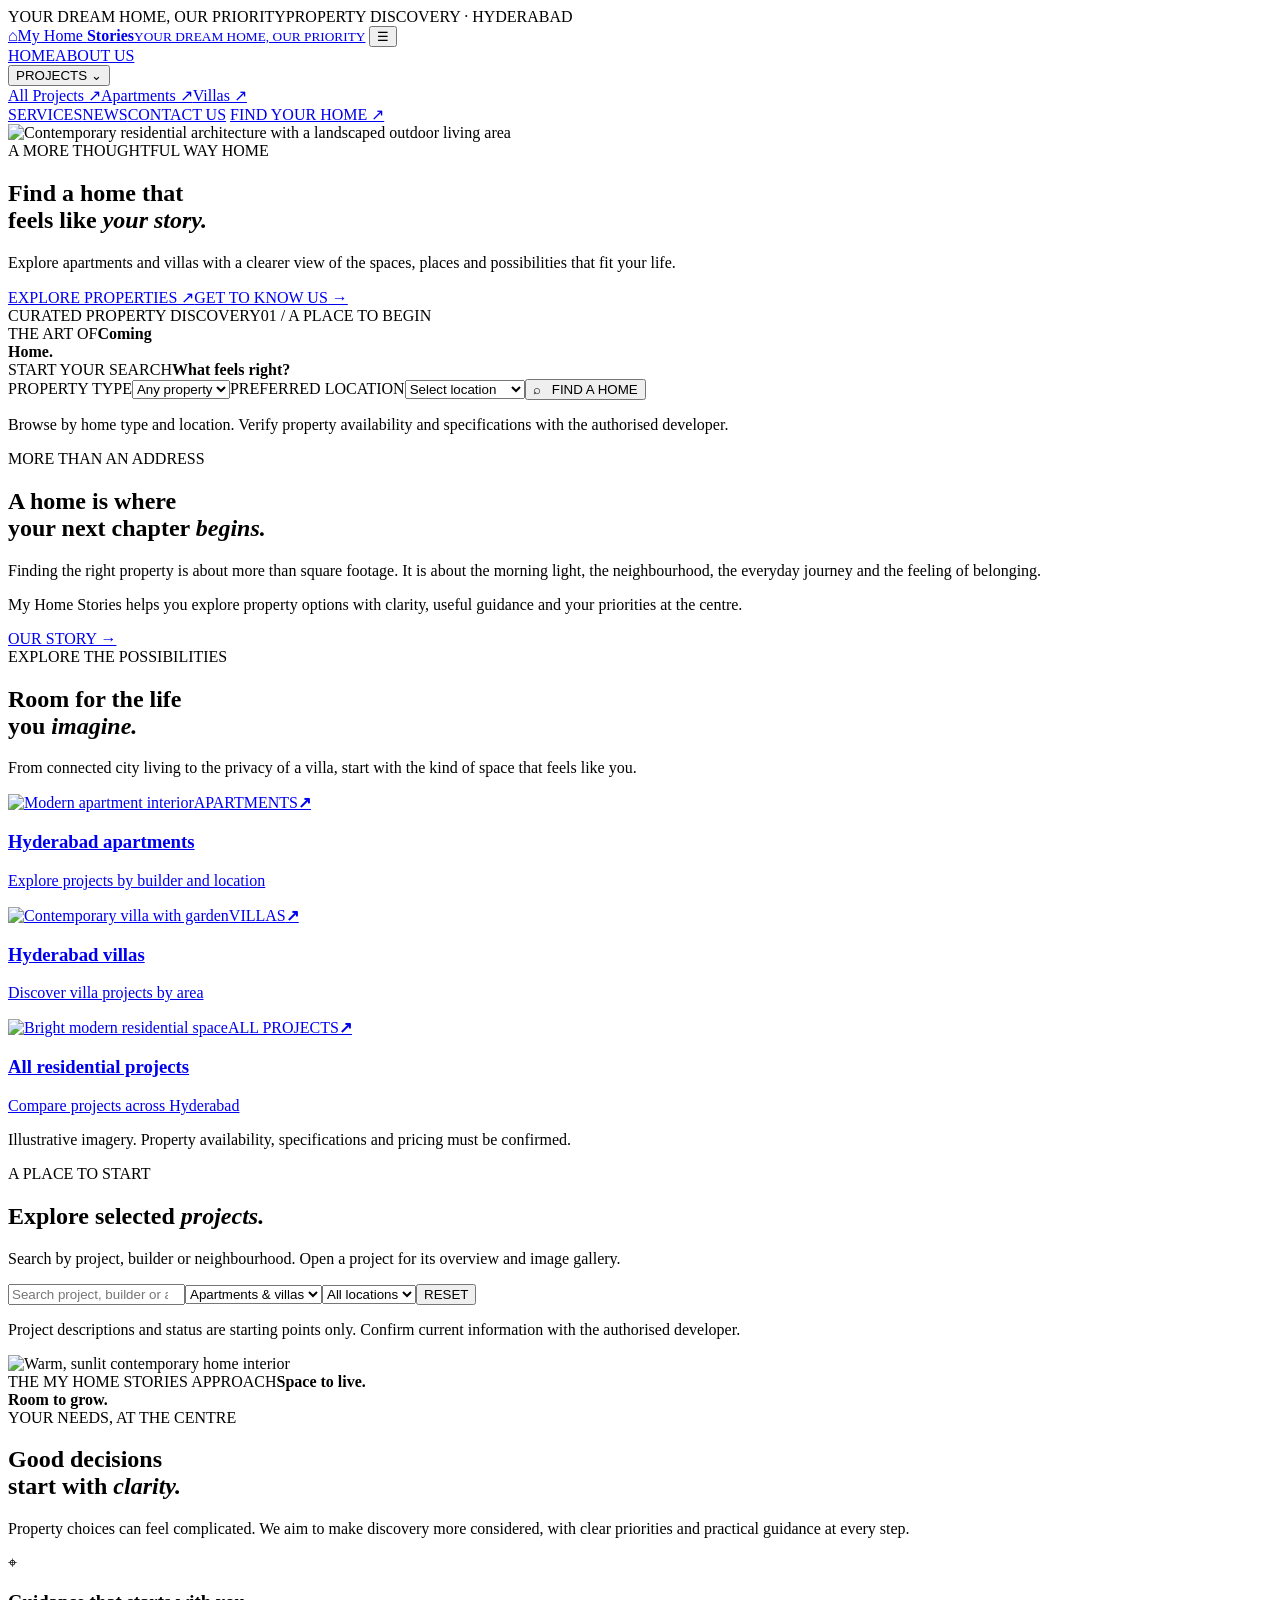
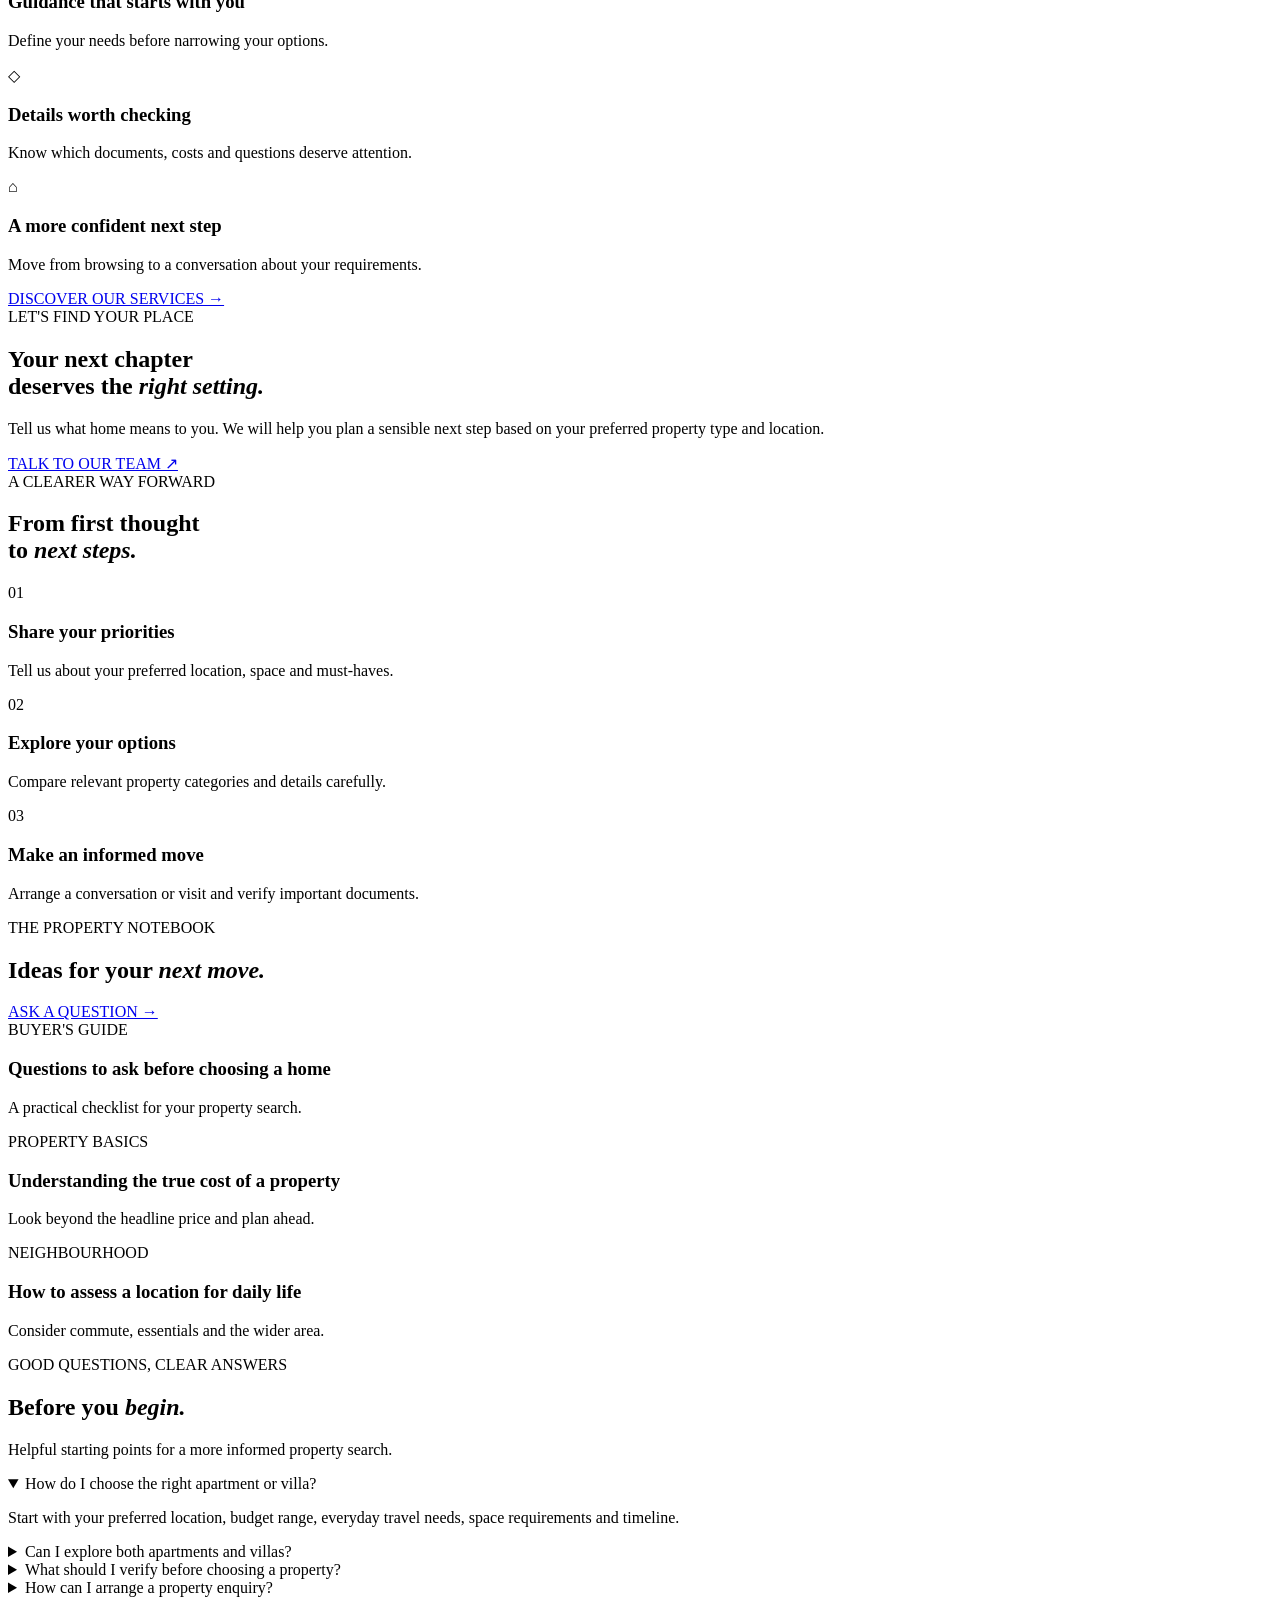
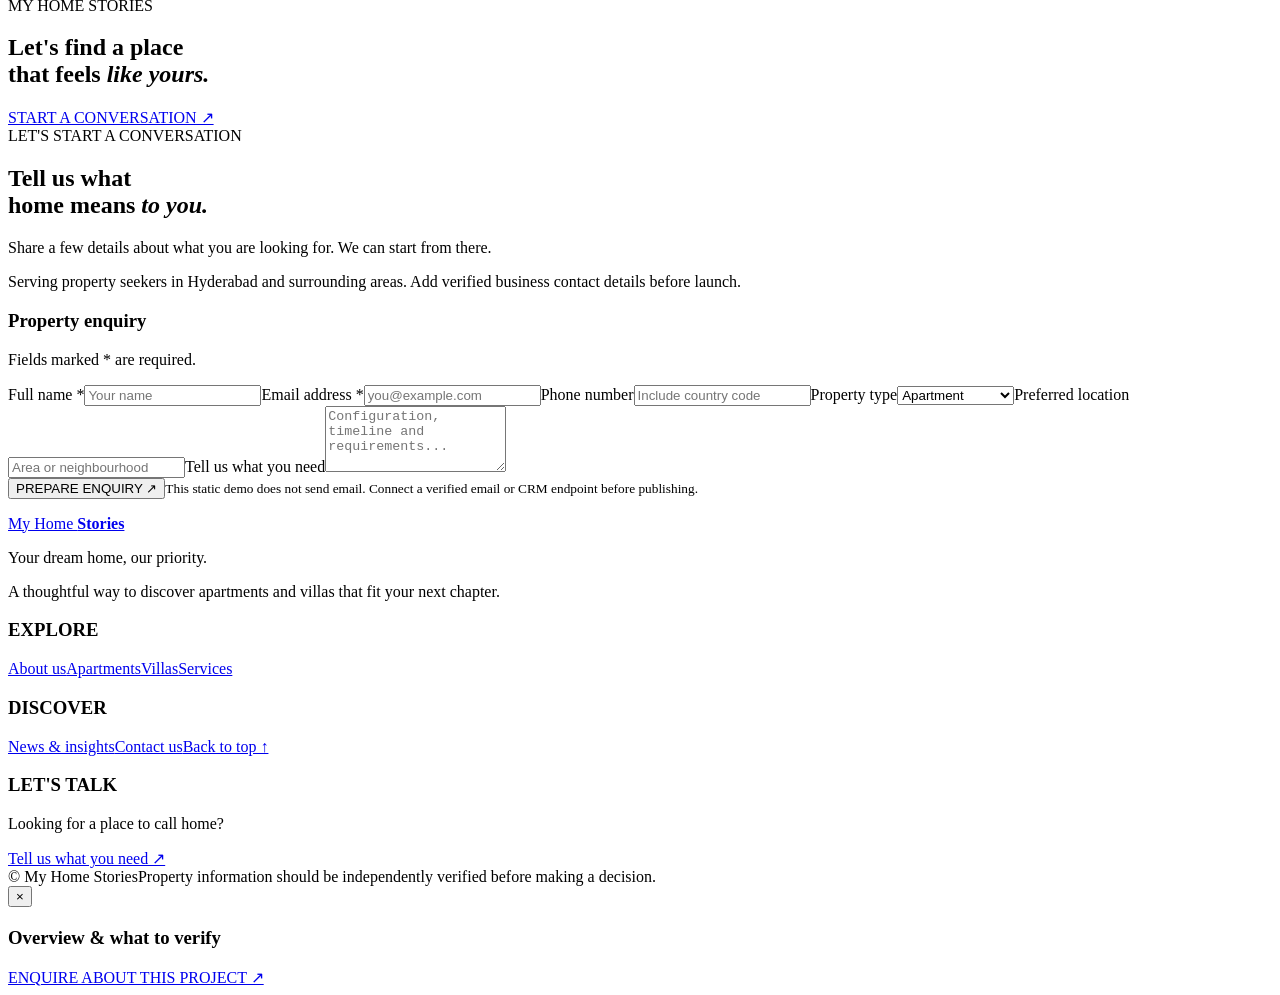
==== index.html @ 689901f9 "Add static My Home Stories website homepage" ====
<!doctype html>
<html lang="en">
<head>
<meta charset="utf-8"><meta name="viewport" content="width=device-width, initial-scale=1">
<meta name="theme-color" content="#fbfaf7">
<meta name="description" content="Explore Hyderabad apartments, villas and residential projects with My Home Stories. Thoughtful property discovery, practical guidance and clear next steps.">
<title>My Home Stories | Find a Home That Feels Like Your Story</title>
<link rel="preconnect" href="https://fonts.googleapis.com"><link rel="preconnect" href="https://fonts.gstatic.com" crossorigin>
<link href="https://fonts.googleapis.com/css2?family=Inter:wght@400;500;600;700;800&family=Playfair+Display:wght@400;500;600;700&display=swap" rel="stylesheet">
<link rel="stylesheet" href="styles.css"><script src="script.js" defer></script>
</head>
<body>
<div class="topline"><span>YOUR DREAM HOME, OUR PRIORITY</span><span>PROPERTY DISCOVERY · HYDERABAD</span></div>
<header class="header">
<a class="brand" href="#home" aria-label="My Home Stories home"><span class="brand-mark">⌂</span><span class="brand-words">My Home <b>Stories</b><small>YOUR DREAM HOME, OUR PRIORITY</small></span></a>
<button class="mobile-toggle" id="menuToggle" aria-label="Toggle navigation" aria-expanded="false">☰</button>
<nav class="nav" id="mainNav" aria-label="Main navigation">
<a class="nav-item" href="#home">HOME</a><a class="nav-item" href="#about">ABOUT US</a>
<div class="nav-group"><button class="nav-item dropdown-toggle" id="projectsToggle">PROJECTS <span>⌄</span></button><div class="dropdown"><a href="#projects">All Projects ↗</a><a href="#apartments">Apartments ↗</a><a href="#villas">Villas ↗</a></div></div>
<a class="nav-item" href="#services">SERVICES</a><a class="nav-item" href="#news">NEWS</a><a class="nav-item" href="#contact">CONTACT US</a>
<a class="nav-cta" href="#contact">FIND YOUR HOME ↗</a>
</nav></header>
<main id="app">
<section class="hero" id="home"><img class="hero-image" src="https://images.unsplash.com/photo-1600607687939-ce8a6c25118c?auto=format&fit=crop&w=2200&q=85" alt="Contemporary residential architecture with a landscaped outdoor living area"><div class="hero-shade"></div><div class="hero-content"><div class="eyebrow"><i></i>A MORE THOUGHTFUL WAY HOME</div><h1>Find a home that<br>feels like <em>your story.</em></h1><p>Explore apartments and villas with a clearer view of the spaces, places and possibilities that fit your life.</p><div class="hero-actions"><a class="gold-button" href="#projects">EXPLORE PROPERTIES ↗</a><a class="text-button" href="#about">GET TO KNOW US →</a></div><div class="hero-foot"><span>CURATED PROPERTY DISCOVERY</span><span>01 / A PLACE TO BEGIN</span></div></div><div class="hero-stamp"><span>THE ART OF</span><b>Coming<br>Home.</b><i></i></div></section>
<section class="search-wrap"><form class="search-bar" id="propertySearch"><div class="search-intro"><span>START YOUR SEARCH</span><strong>What feels right?</strong></div><label><span>PROPERTY TYPE</span><select id="propertyType"><option value="all">Any property</option><option value="Apartment">Apartments</option><option value="Villa">Villas</option></select></label><label><span>PREFERRED LOCATION</span><select id="propertyLocation"><option value="">Select location</option><option>Neopolis</option><option>Financial District</option><option>Puppalaguda</option><option>Hi-Tech City</option><option>Manikonda</option><option>Narsingi</option><option>Tellapur</option><option>Kollur</option><option>Mokila</option><option>Miyapur</option><option>Kondapur</option><option>Kukatpally</option><option>Bachupally</option><option>Rajendra Nagar</option></select></label><button class="search-button" type="submit">⌕ &nbsp; FIND A HOME</button></form><p class="search-disclaimer">Browse by home type and location. Verify property availability and specifications with the authorised developer.</p></section>
<section class="intro section" id="about"><div class="section-kicker">MORE THAN AN ADDRESS <i></i></div><div class="intro-grid"><h2>A home is where<br>your next chapter <em>begins.</em></h2><div><p>Finding the right property is about more than square footage. It is about the morning light, the neighbourhood, the everyday journey and the feeling of belonging.</p><p>My Home Stories helps you explore property options with clarity, useful guidance and your priorities at the centre.</p><a class="inline-link" href="#services">OUR STORY →</a></div></div></section>
<section class="discovery section" id="projects"><div class="section-head"><div><div class="section-kicker">EXPLORE THE POSSIBILITIES <i></i></div><h2>Room for the life<br>you <em>imagine.</em></h2></div><p>From connected city living to the privacy of a villa, start with the kind of space that feels like you.</p></div>
<div class="category-grid"><a class="category-card" href="#apartments"><div class="category-image"><img src="https://images.unsplash.com/photo-1600607687939-ce8a6c25118c?auto=format&fit=crop&w=1000&q=80" alt="Modern apartment interior"><span>APARTMENTS</span><b>↗</b></div><div class="category-info"><h3>Hyderabad apartments</h3><p>Explore projects by builder and location</p></div></a><a class="category-card" href="#villas"><div class="category-image"><img src="https://images.unsplash.com/photo-1600566753086-00f18fb6b3ea?auto=format&fit=crop&w=1000&q=80" alt="Contemporary villa with garden"><span>VILLAS</span><b>↗</b></div><div class="category-info"><h3>Hyderabad villas</h3><p>Discover villa projects by area</p></div></a><a class="category-card" href="#all-projects"><div class="category-image"><img src="https://images.unsplash.com/photo-1600607687920-4e2a09cf159d?auto=format&fit=crop&w=1000&q=80" alt="Bright modern residential space"><span>ALL PROJECTS</span><b>↗</b></div><div class="category-info"><h3>All residential projects</h3><p>Compare projects across Hyderabad</p></div></a></div><p class="sample-note">Illustrative imagery. Property availability, specifications and pricing must be confirmed.</section>
<section class="project-section section" id="all-projects"><div class="section-head"><div><div class="section-kicker">A PLACE TO START <i></i></div><h2>Explore selected <em>projects.</em></h2></div><p>Search by project, builder or neighbourhood. Open a project for its overview and image gallery.</p></div><div class="filters"><input id="projectQuery" type="search" placeholder="Search project, builder or area" aria-label="Search projects"><select id="projectKind" aria-label="Property type"><option value="all">Apartments & villas</option><option value="Apartment">Apartments</option><option value="Villa">Villas</option></select><select id="projectArea" aria-label="Location"><option value="">All locations</option></select><button id="resetFilters" class="reset-button">RESET</button></div><p class="results-count" id="resultsCount"></p><div class="project-grid" id="projectGrid"></div><p class="sample-note">Project descriptions and status are starting points only. Confirm current information with the authorised developer.</p></section>
<section class="promise section" id="services"><div class="promise-visual"><img src="https://images.unsplash.com/photo-1600607687920-4e2a09cf159d?auto=format&fit=crop&w=1200&q=80" alt="Warm, sunlit contemporary home interior" loading="lazy"><div class="visual-label"><span>THE MY HOME STORIES APPROACH</span><b>Space to live.<br>Room to grow.</b></div></div><div class="promise-copy"><div class="section-kicker">YOUR NEEDS, AT THE CENTRE <i></i></div><h2>Good decisions<br>start with <em>clarity.</em></h2><p>Property choices can feel complicated. We aim to make discovery more considered, with clear priorities and practical guidance at every step.</p><article class="promise-item"><span>⌖</span><div><h3>Guidance that starts with you</h3><p>Define your needs before narrowing your options.</p></div></article><article class="promise-item"><span>◇</span><div><h3>Details worth checking</h3><p>Know which documents, costs and questions deserve attention.</p></div></article><article class="promise-item"><span>⌂</span><div><h3>A more confident next step</h3><p>Move from browsing to a conversation about your requirements.</p></div></article><a class="inline-link" href="#contact">DISCOVER OUR SERVICES →</a></div></section>
<section class="dark-band section"><div><div class="section-kicker">LET'S FIND YOUR PLACE <i></i></div><h2>Your next chapter<br>deserves the <em>right setting.</em></h2></div><div><p>Tell us what home means to you. We will help you plan a sensible next step based on your preferred property type and location.</p><a class="gold-button" href="#contact">TALK TO OUR TEAM ↗</a></div></section>
<section class="process section"><div class="section-kicker">A CLEARER WAY FORWARD <i></i></div><h2>From first thought<br>to <em>next steps.</em></h2><div class="steps"><article><span>01</span><h3>Share your priorities</h3><p>Tell us about your preferred location, space and must-haves.</p></article><article><span>02</span><h3>Explore your options</h3><p>Compare relevant property categories and details carefully.</p></article><article><span>03</span><h3>Make an informed move</h3><p>Arrange a conversation or visit and verify important documents.</p></article></div></section>
<section class="news section" id="news"><div class="section-head"><div><div class="section-kicker">THE PROPERTY NOTEBOOK <i></i></div><h2>Ideas for your <em>next move.</em></h2></div><a class="inline-link" href="#contact">ASK A QUESTION →</a></div><div class="news-grid"><article><span>BUYER'S GUIDE</span><h3>Questions to ask before choosing a home</h3><p>A practical checklist for your property search.</p></article><article><span>PROPERTY BASICS</span><h3>Understanding the true cost of a property</h3><p>Look beyond the headline price and plan ahead.</p></article><article><span>NEIGHBOURHOOD</span><h3>How to assess a location for daily life</h3><p>Consider commute, essentials and the wider area.</p></article></div></section>
<section class="faq section"><div><div class="section-kicker">GOOD QUESTIONS, CLEAR ANSWERS <i></i></div><h2>Before you <em>begin.</em></h2><p>Helpful starting points for a more informed property search.</p></div><div class="faq-list"><details open><summary>How do I choose the right apartment or villa?</summary><p>Start with your preferred location, budget range, everyday travel needs, space requirements and timeline.</p></details><details><summary>Can I explore both apartments and villas?</summary><p>Yes. Browse both categories, then contact us with your preferred areas and requirements.</p></details><details><summary>What should I verify before choosing a property?</summary><p>Check ownership records, approvals and RERA details where relevant, agreement terms, total costs and possession timeline. Consult qualified professionals as needed.</p></details><details><summary>How can I arrange a property enquiry?</summary><p>Use the contact form to share your preferred property type, location and requirements.</p></details></div></section>
<section class="last-cta"><div><span>MY HOME STORIES</span><h2>Let's find a place<br>that feels <em>like yours.</em></h2></div><a class="dark-button" href="#contact">START A CONVERSATION ↗</a></section>
<section class="contact-section section" id="contact"><div class="contact-copy"><div class="section-kicker">LET'S START A CONVERSATION <i></i></div><h2>Tell us what<br>home means <em>to you.</em></h2><p>Share a few details about what you are looking for. We can start from there.</p><p class="contact-note">Serving property seekers in Hyderabad and surrounding areas. Add verified business contact details before launch.</p></div><form id="enquiryForm" class="enquiry-form"><h3>Property enquiry</h3><p>Fields marked * are required.</p><div class="form-grid"><label>Full name *<input name="name" required placeholder="Your name"></label><label>Email address *<input name="email" type="email" required placeholder="you@example.com"></label><label>Phone number<input name="phone" placeholder="Include country code"></label><label>Property type<select name="type"><option>Apartment</option><option>Villa</option><option>Open to options</option></select></label><label class="full">Preferred location<input name="location" placeholder="Area or neighbourhood"></label><label class="full">Tell us what you need<textarea name="message" rows="4" placeholder="Configuration, timeline and requirements..."></textarea></label></div><button class="search-button" type="submit">PREPARE ENQUIRY ↗</button><small>This static demo does not send email. Connect a verified email or CRM endpoint before publishing.</small><p class="form-status" id="formStatus" aria-live="polite"></p></form></section>
</main>
<footer class="footer"><div class="footer-main"><div><a class="footer-brand" href="#home">My Home <b>Stories</b></a><p>Your dream home, our priority.</p><p class="footer-note">A thoughtful way to discover apartments and villas that fit your next chapter.</p></div><div><h3>EXPLORE</h3><a href="#about">About us</a><a href="#apartments">Apartments</a><a href="#villas">Villas</a><a href="#services">Services</a></div><div><h3>DISCOVER</h3><a href="#news">News & insights</a><a href="#contact">Contact us</a><a href="#home">Back to top ↑</a></div><div><h3>LET'S TALK</h3><p>Looking for a place to call home?</p><a class="footer-cta" href="#contact">Tell us what you need ↗</a></div></div><div class="footer-bottom"><span>© <span id="year"></span> My Home Stories</span><span>Property information should be independently verified before making a decision.</span></div></footer>
<div class="modal" id="projectModal" aria-hidden="true"><div class="modal-panel" role="dialog" aria-modal="true" aria-labelledby="modalTitle"><button class="modal-close" id="modalClose" aria-label="Close project details">×</button><img id="modalImage" alt=""><div class="modal-content"><span class="section-kicker" id="modalBuilder"></span><h2 id="modalTitle"></h2><p id="modalLocation"></p><p id="modalDescription"></p><h3>Overview & what to verify</h3><ul id="modalAmenities"></ul><a class="gold-button" href="#contact" id="modalEnquire">ENQUIRE ABOUT THIS PROJECT ↗</a></div></div></div>
</body></html>
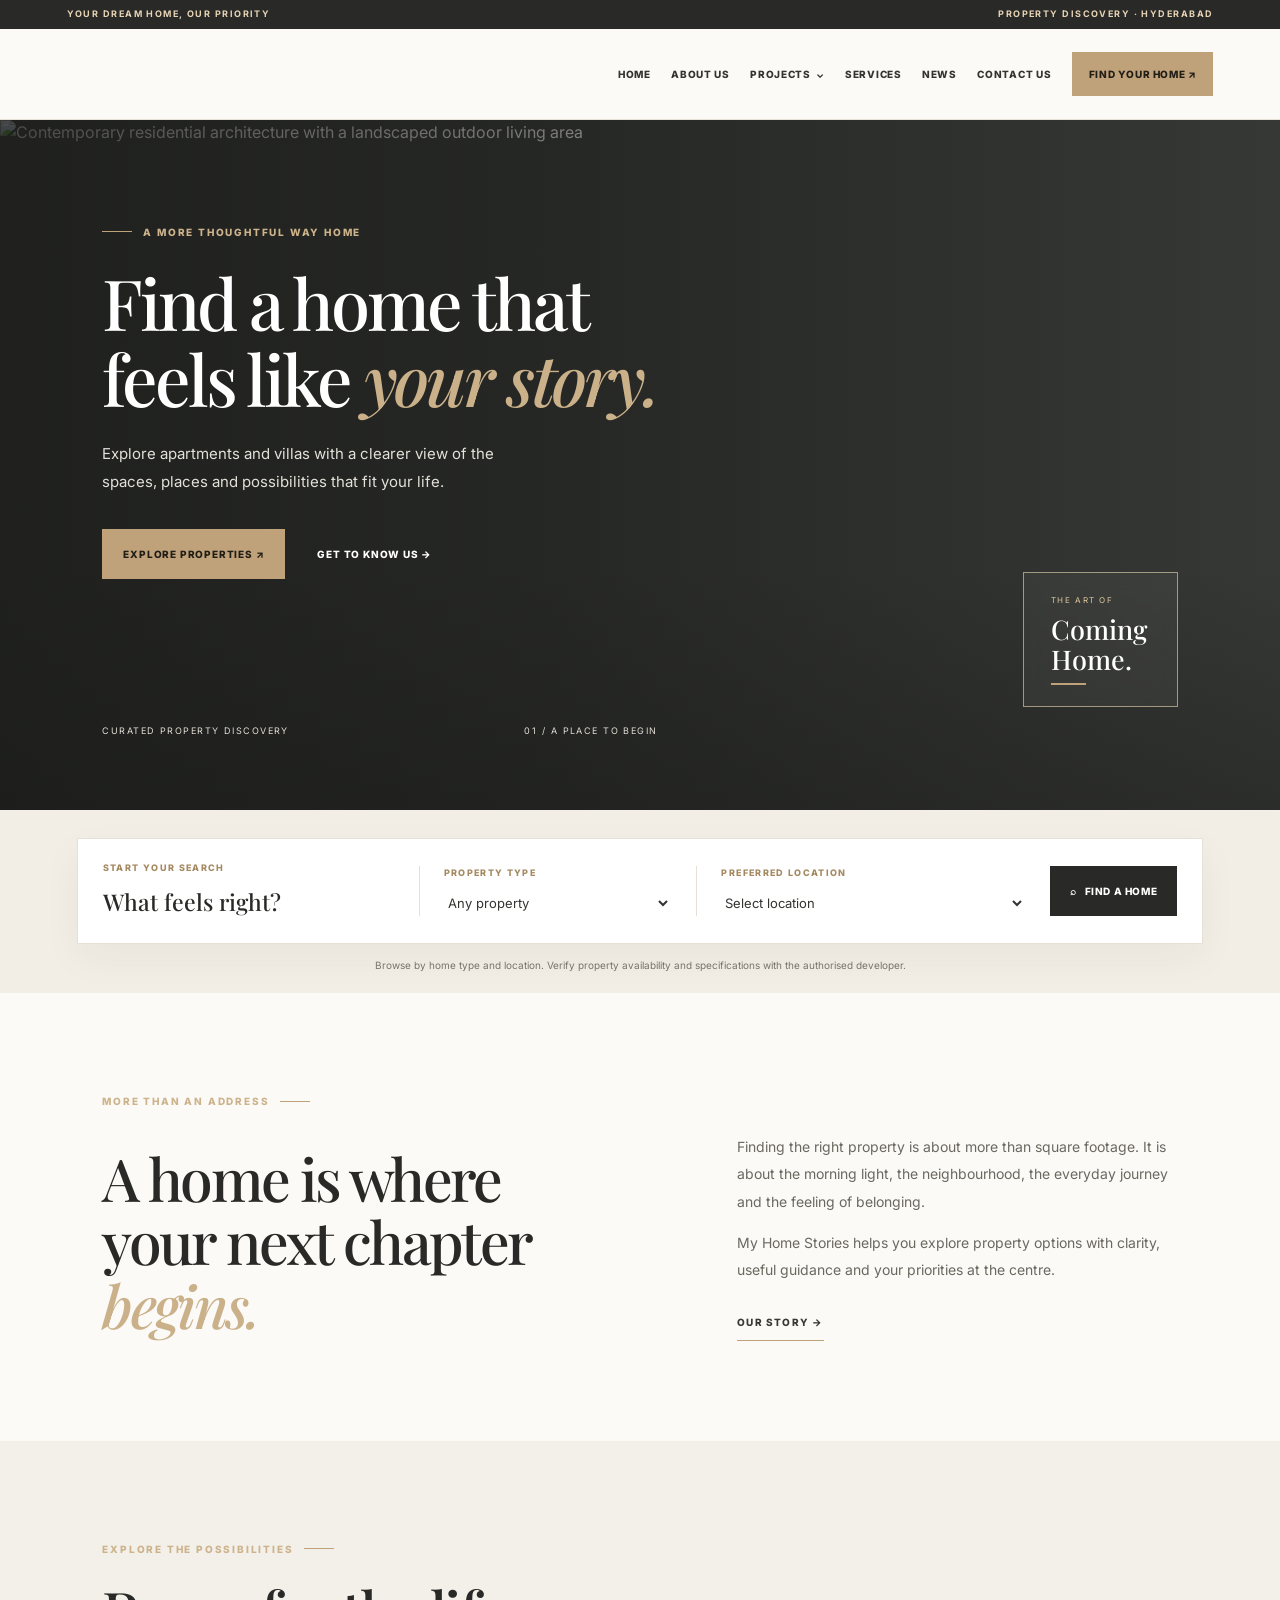
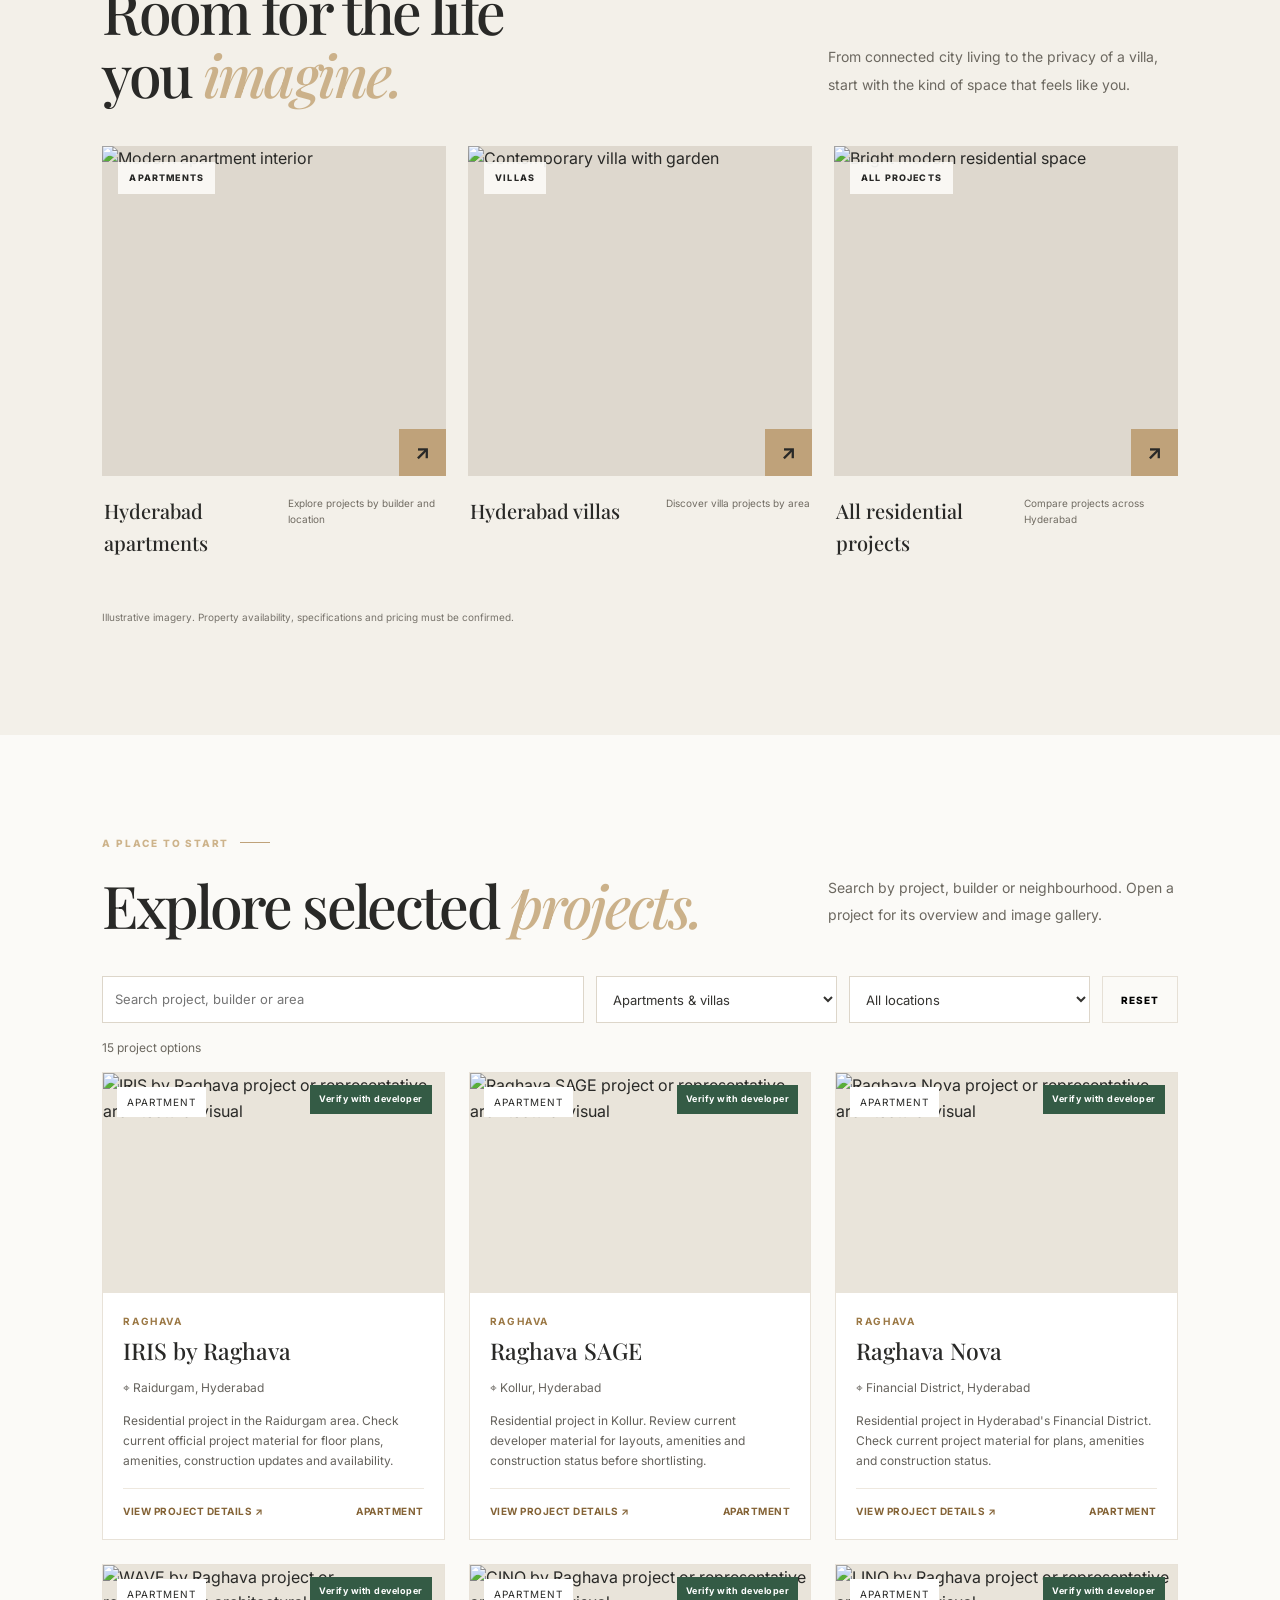
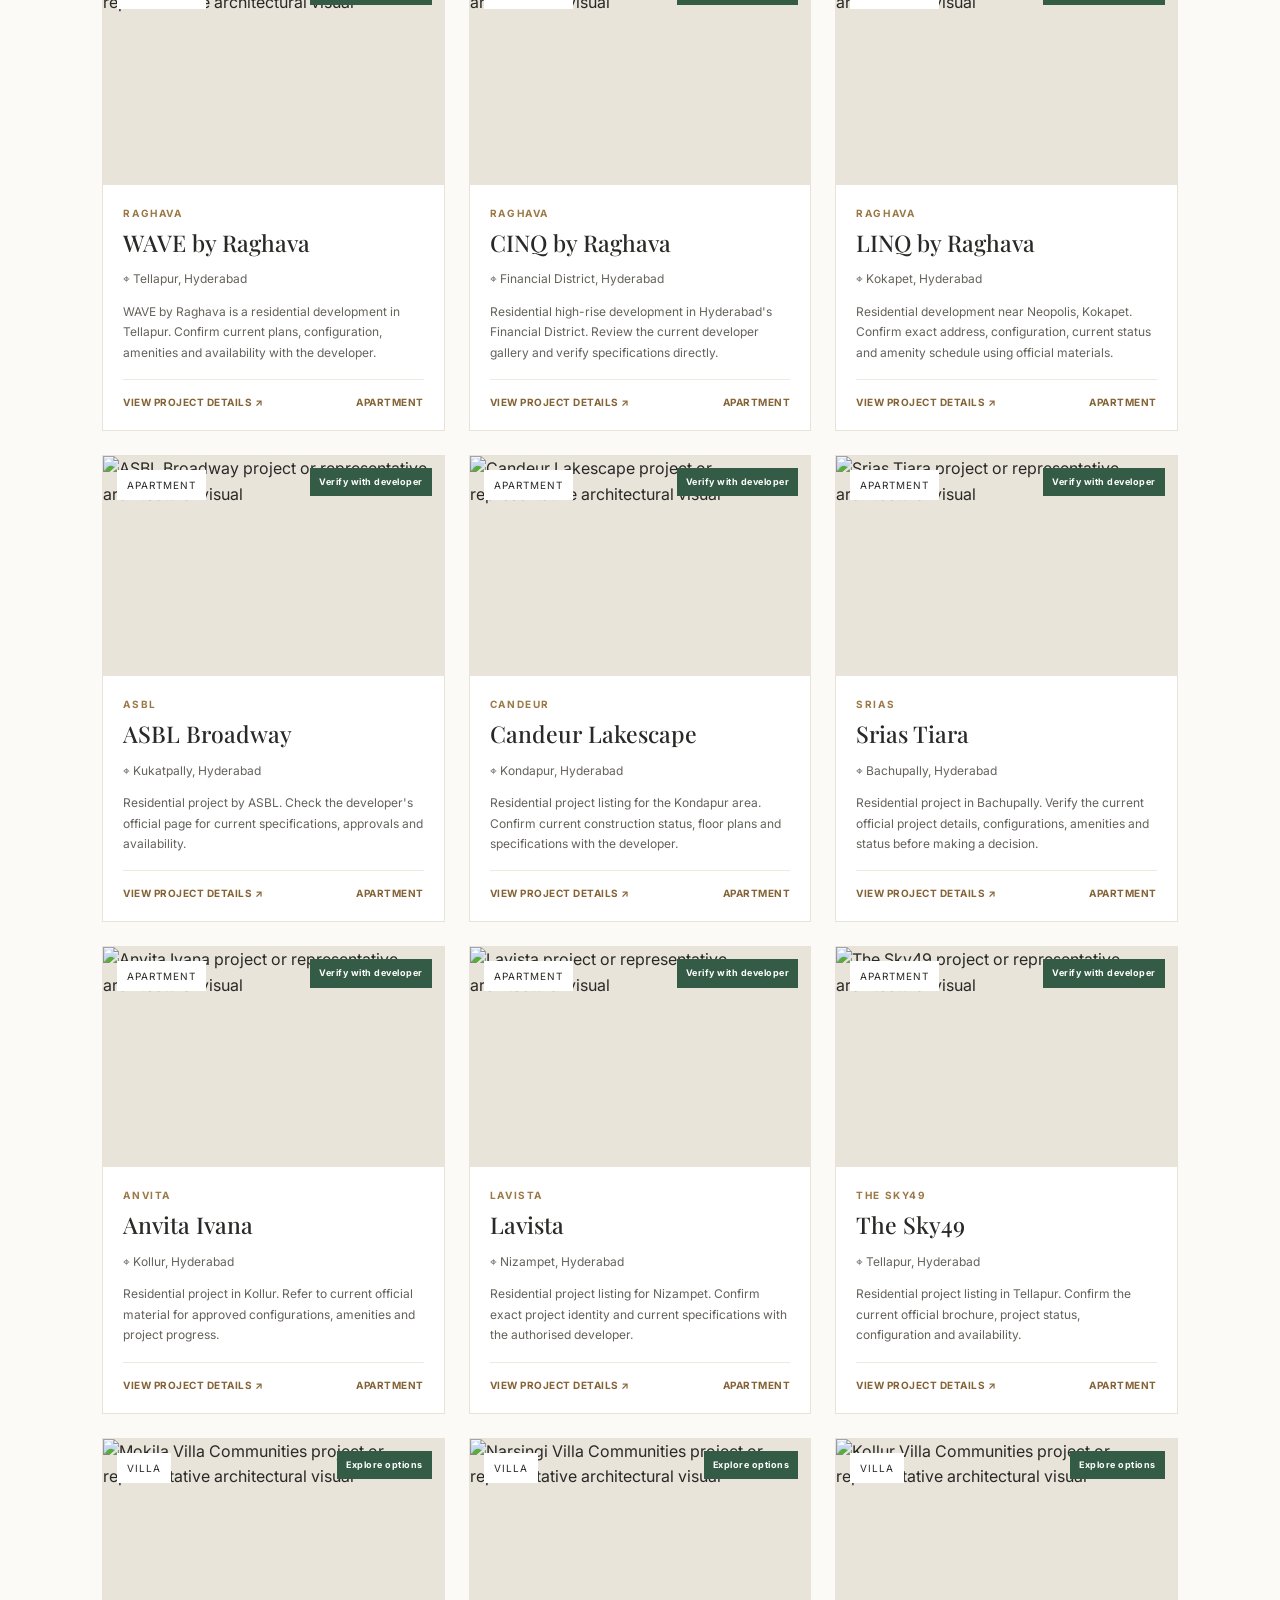
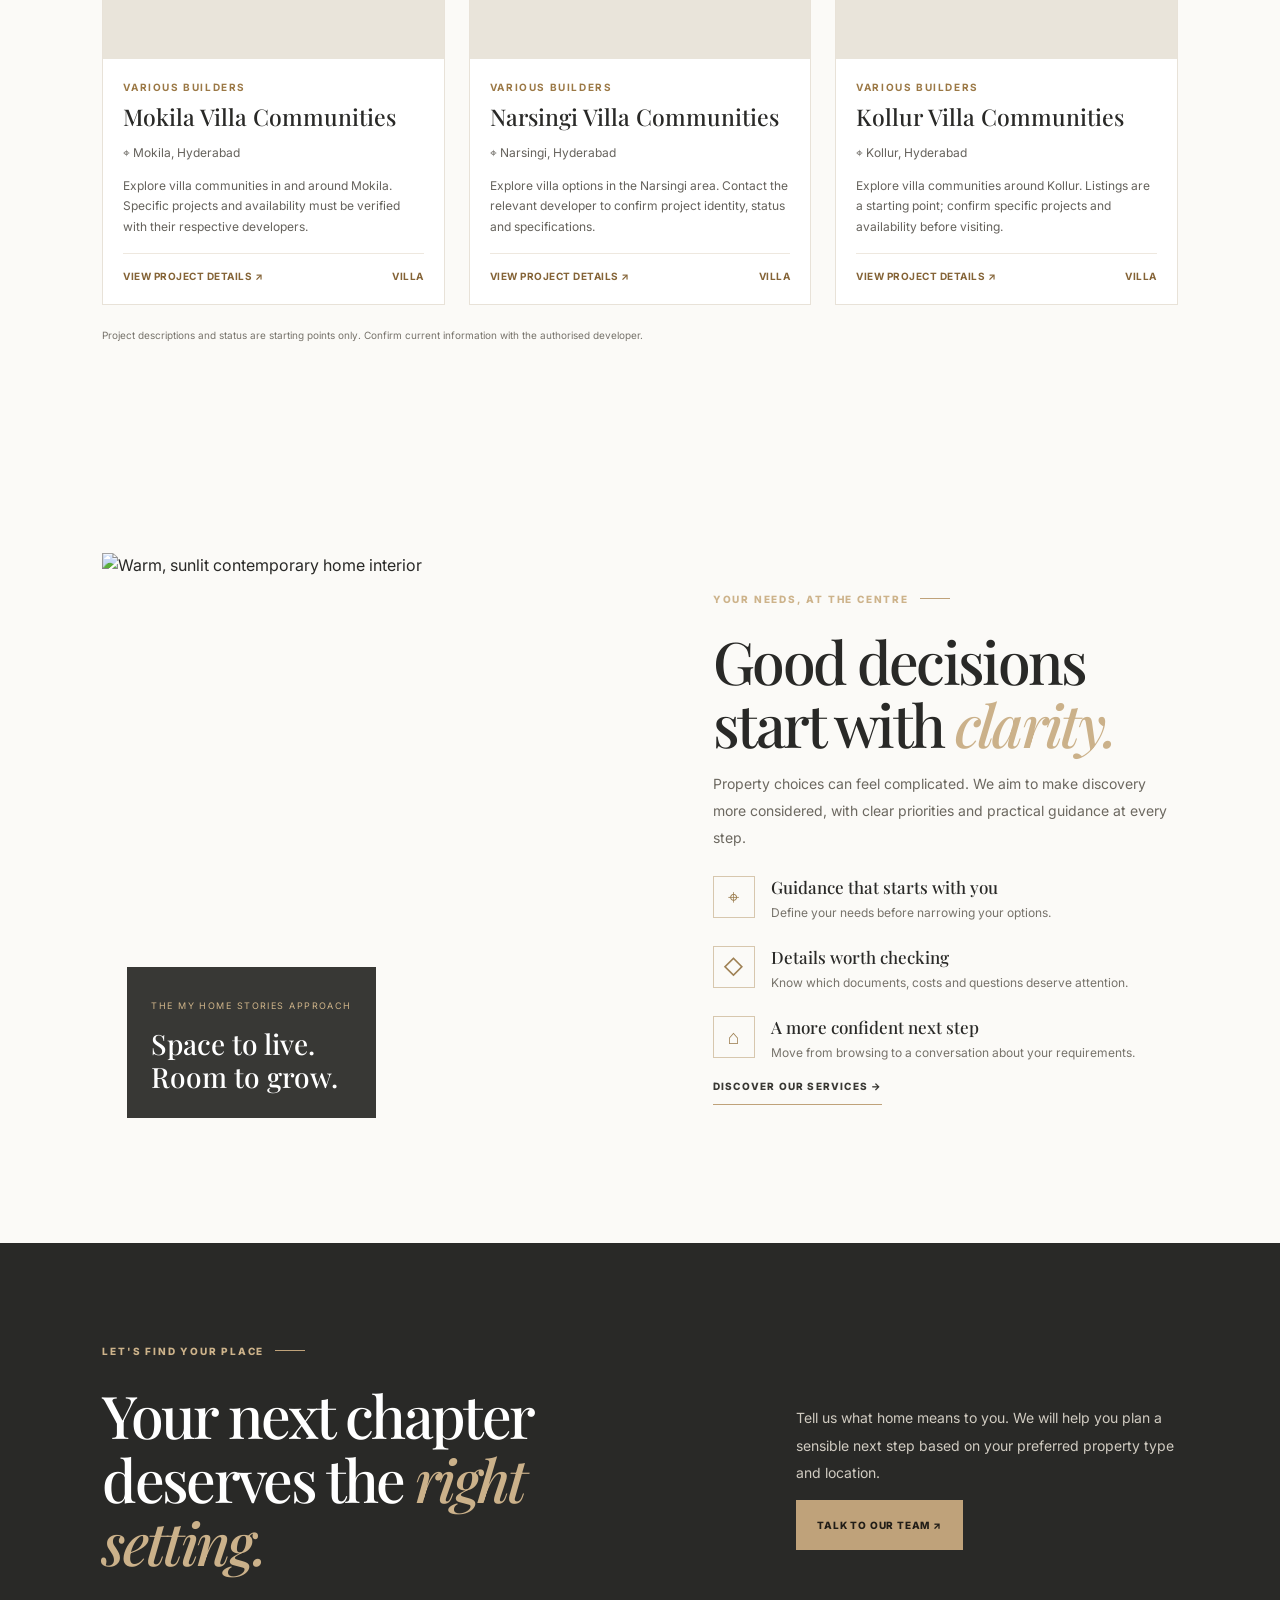
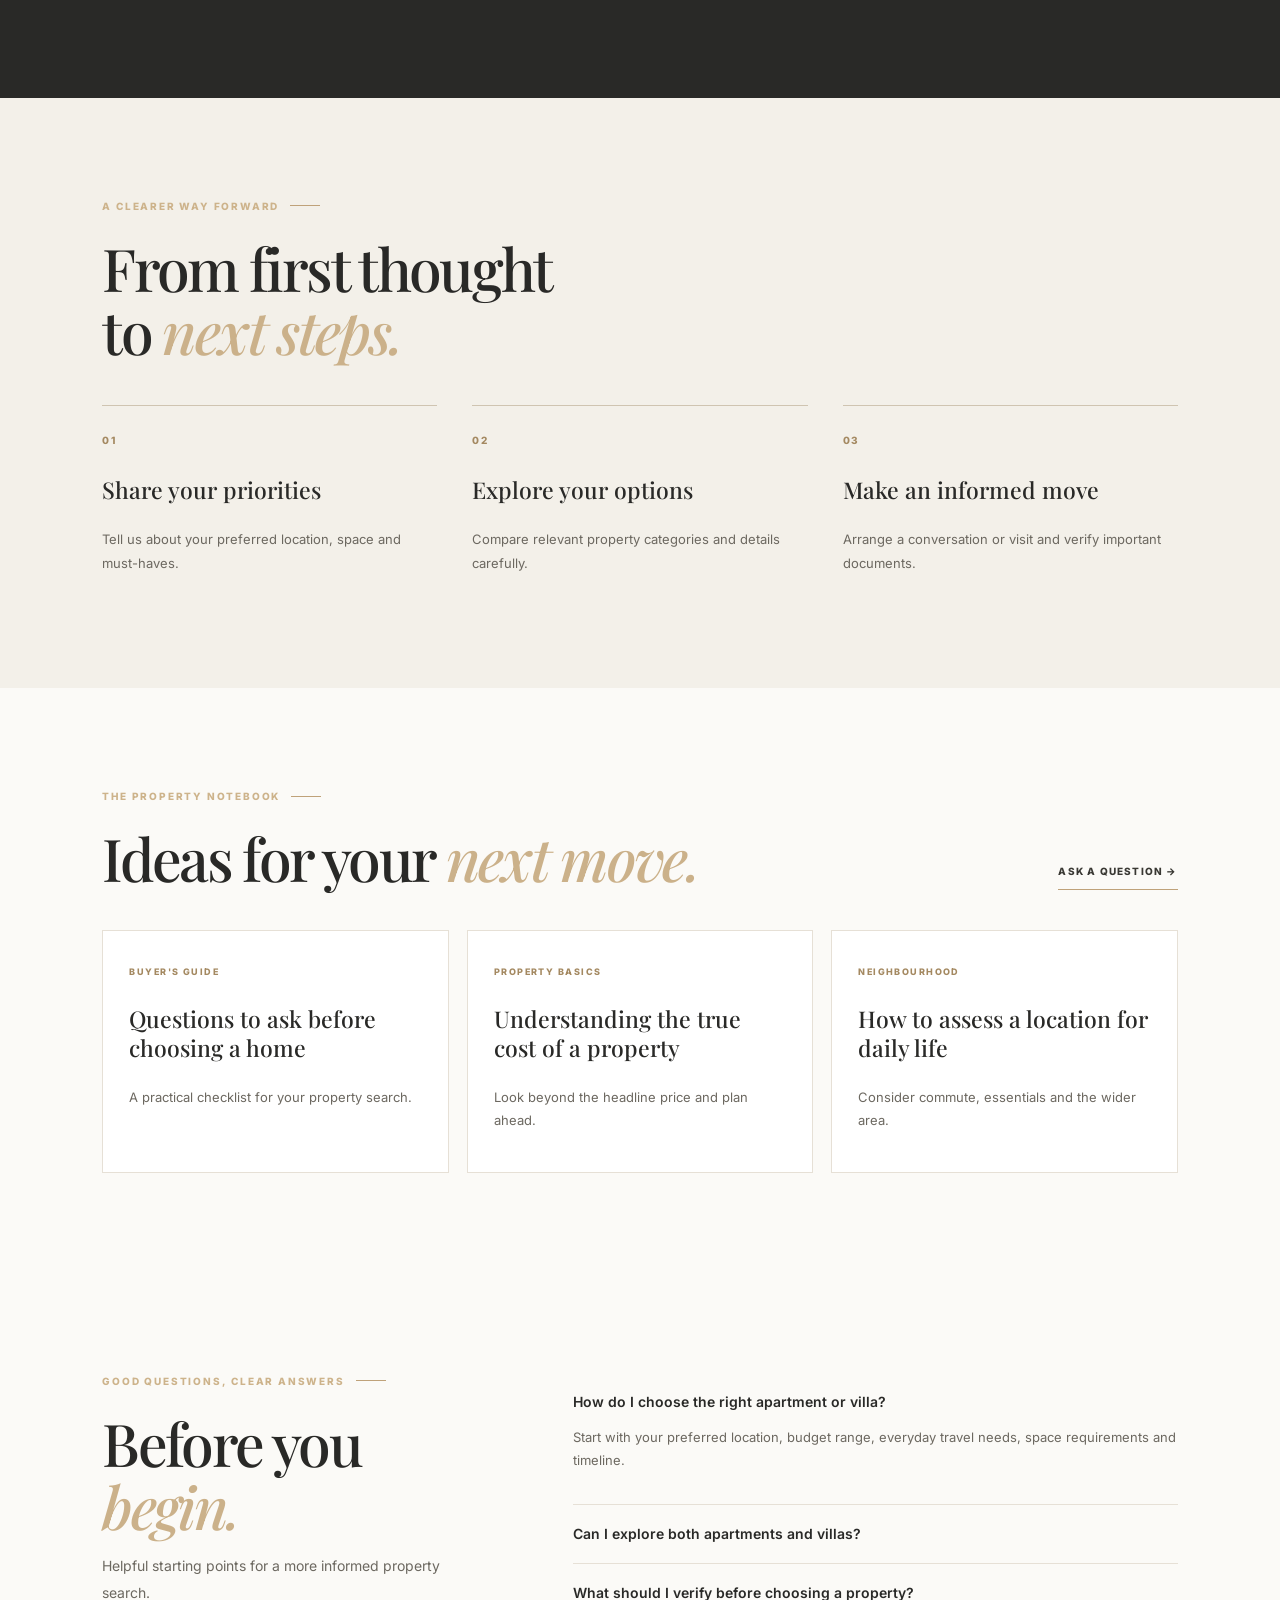
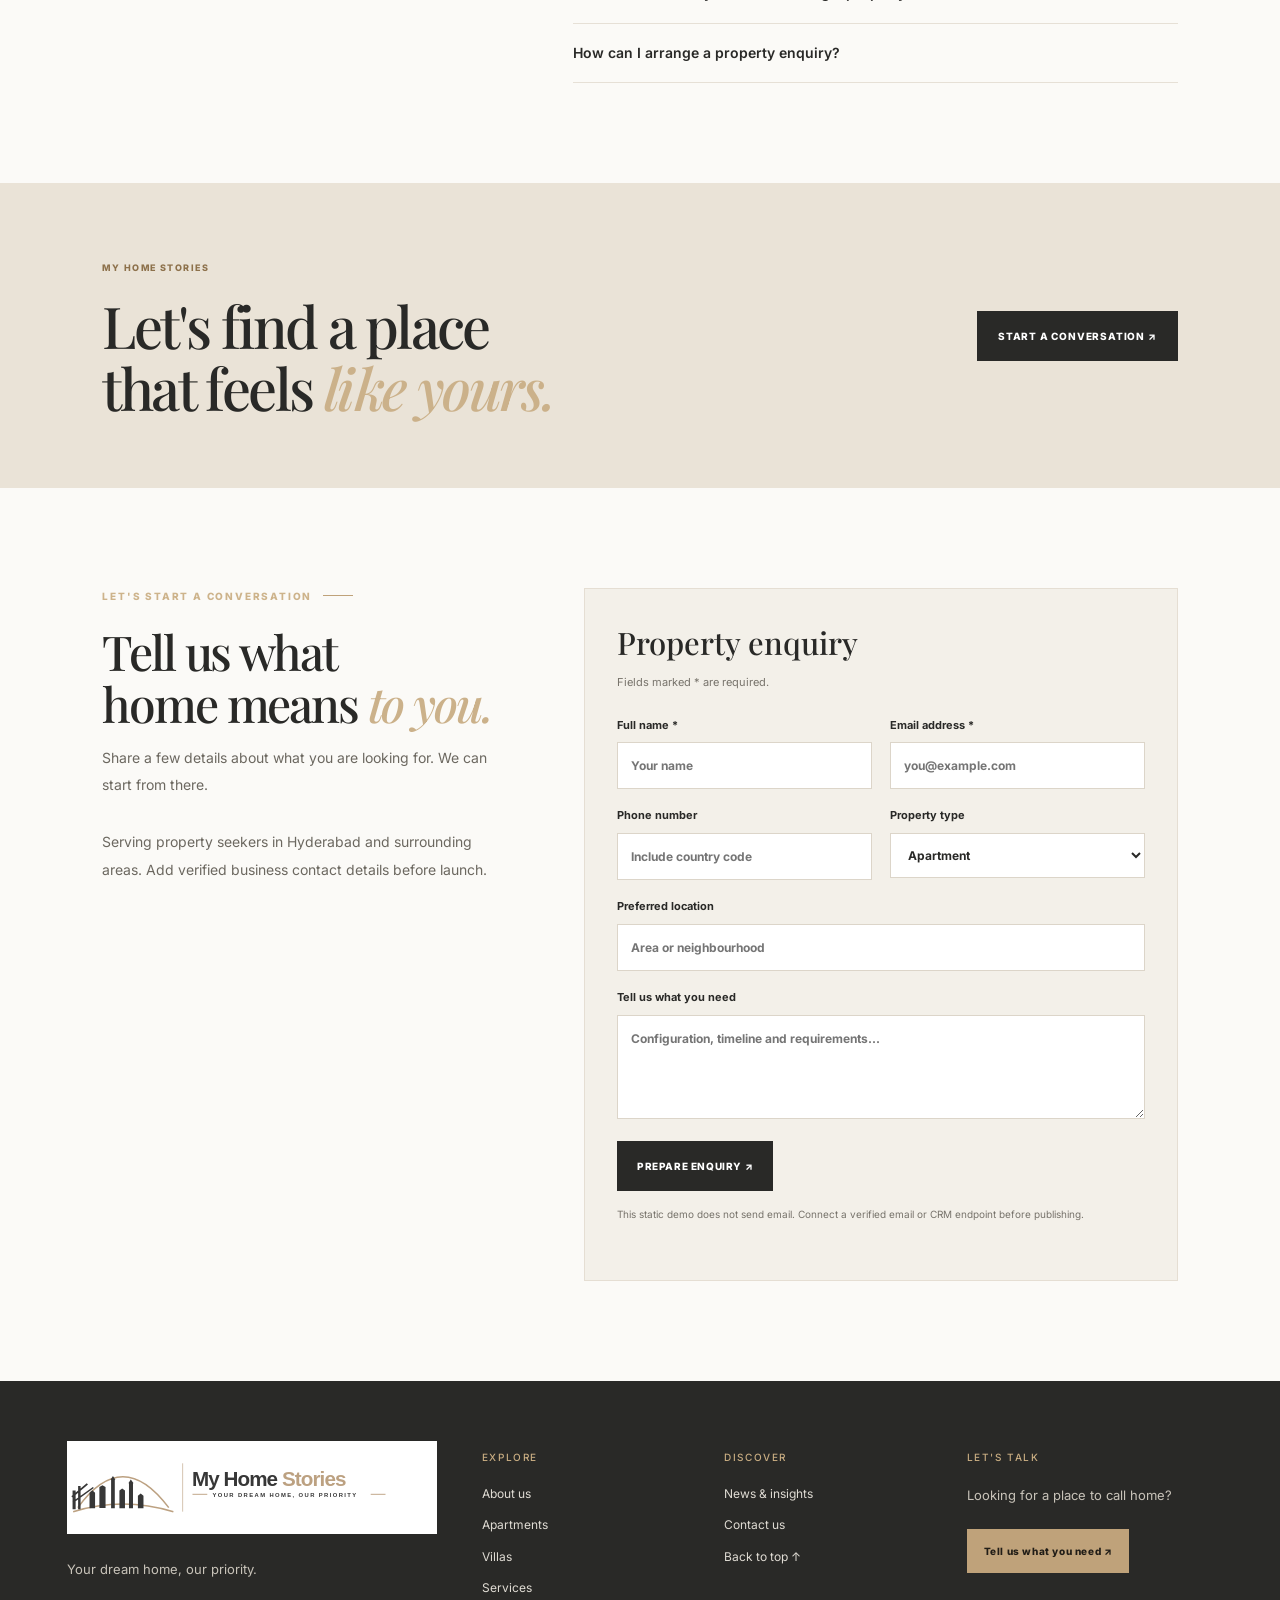
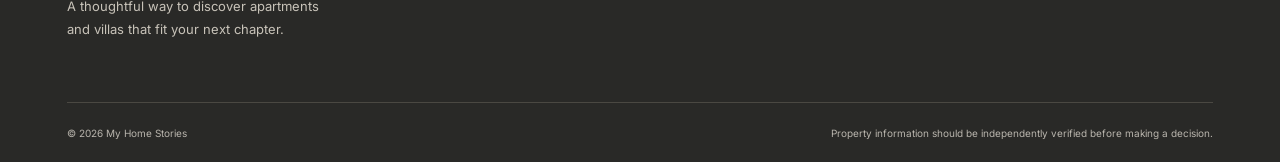
==== commit 3bbf9724: "Use clear My Home Stories logo across header and footer" ====
--- a/index.html
+++ b/index.html
@@ -12,7 +12,7 @@
 <body>
 <div class="topline"><span>YOUR DREAM HOME, OUR PRIORITY</span><span>PROPERTY DISCOVERY · HYDERABAD</span></div>
 <header class="header">
-<a class="brand" href="#home" aria-label="My Home Stories home"><span class="brand-mark">⌂</span><span class="brand-words">My Home <b>Stories</b><small>YOUR DREAM HOME, OUR PRIORITY</small></span></a>
+<a class="brand" href="#home" aria-label="My Home Stories home"><img class="brand-logo" src="assets/my-home-stories-logo.svg" alt="My Home Stories — Your dream home, our priority"></a>
 <button class="mobile-toggle" id="menuToggle" aria-label="Toggle navigation" aria-expanded="false">☰</button>
 <nav class="nav" id="mainNav" aria-label="Main navigation">
 <a class="nav-item" href="#home">HOME</a><a class="nav-item" href="#about">ABOUT US</a>
@@ -35,6 +35,6 @@
 <section class="last-cta"><div><span>MY HOME STORIES</span><h2>Let's find a place<br>that feels <em>like yours.</em></h2></div><a class="dark-button" href="#contact">START A CONVERSATION ↗</a></section>
 <section class="contact-section section" id="contact"><div class="contact-copy"><div class="section-kicker">LET'S START A CONVERSATION <i></i></div><h2>Tell us what<br>home means <em>to you.</em></h2><p>Share a few details about what you are looking for. We can start from there.</p><p class="contact-note">Serving property seekers in Hyderabad and surrounding areas. Add verified business contact details before launch.</p></div><form id="enquiryForm" class="enquiry-form"><h3>Property enquiry</h3><p>Fields marked * are required.</p><div class="form-grid"><label>Full name *<input name="name" required placeholder="Your name"></label><label>Email address *<input name="email" type="email" required placeholder="you@example.com"></label><label>Phone number<input name="phone" placeholder="Include country code"></label><label>Property type<select name="type"><option>Apartment</option><option>Villa</option><option>Open to options</option></select></label><label class="full">Preferred location<input name="location" placeholder="Area or neighbourhood"></label><label class="full">Tell us what you need<textarea name="message" rows="4" placeholder="Configuration, timeline and requirements..."></textarea></label></div><button class="search-button" type="submit">PREPARE ENQUIRY ↗</button><small>This static demo does not send email. Connect a verified email or CRM endpoint before publishing.</small><p class="form-status" id="formStatus" aria-live="polite"></p></form></section>
 </main>
-<footer class="footer"><div class="footer-main"><div><a class="footer-brand" href="#home">My Home <b>Stories</b></a><p>Your dream home, our priority.</p><p class="footer-note">A thoughtful way to discover apartments and villas that fit your next chapter.</p></div><div><h3>EXPLORE</h3><a href="#about">About us</a><a href="#apartments">Apartments</a><a href="#villas">Villas</a><a href="#services">Services</a></div><div><h3>DISCOVER</h3><a href="#news">News & insights</a><a href="#contact">Contact us</a><a href="#home">Back to top ↑</a></div><div><h3>LET'S TALK</h3><p>Looking for a place to call home?</p><a class="footer-cta" href="#contact">Tell us what you need ↗</a></div></div><div class="footer-bottom"><span>© <span id="year"></span> My Home Stories</span><span>Property information should be independently verified before making a decision.</span></div></footer>
+<footer class="footer"><div class="footer-main"><div><a class="footer-brand" href="#home" aria-label="My Home Stories home"><img src="assets/my-home-stories-logo.svg" alt="My Home Stories — Your dream home, our priority"></a><p>Your dream home, our priority.</p><p class="footer-note">A thoughtful way to discover apartments and villas that fit your next chapter.</p></div><div><h3>EXPLORE</h3><a href="#about">About us</a><a href="#apartments">Apartments</a><a href="#villas">Villas</a><a href="#services">Services</a></div><div><h3>DISCOVER</h3><a href="#news">News & insights</a><a href="#contact">Contact us</a><a href="#home">Back to top ↑</a></div><div><h3>LET'S TALK</h3><p>Looking for a place to call home?</p><a class="footer-cta" href="#contact">Tell us what you need ↗</a></div></div><div class="footer-bottom"><span>© <span id="year"></span> My Home Stories</span><span>Property information should be independently verified before making a decision.</span></div></footer>
 <div class="modal" id="projectModal" aria-hidden="true"><div class="modal-panel" role="dialog" aria-modal="true" aria-labelledby="modalTitle"><button class="modal-close" id="modalClose" aria-label="Close project details">×</button><img id="modalImage" alt=""><div class="modal-content"><span class="section-kicker" id="modalBuilder"></span><h2 id="modalTitle"></h2><p id="modalLocation"></p><p id="modalDescription"></p><h3>Overview & what to verify</h3><ul id="modalAmenities"></ul><a class="gold-button" href="#contact" id="modalEnquire">ENQUIRE ABOUT THIS PROJECT ↗</a></div></div></div>
 </body></html>
--- a/styles.css
+++ b/styles.css
@@ -0,0 +1 @@
+:root{--ink:#292927;--gold:#bfa27a;--gold-light:#d5bb94;--ivory:#fbfaf7;--paper:#f3f0e9;--muted:#6c6860;--line:#e6e0d6;--serif:"Playfair Display",Georgia,serif;--sans:Inter,Arial,sans-serif}*{box-sizing:border-box}html{scroll-behavior:smooth;scroll-padding-top:110px}body{margin:0;background:var(--ivory);color:var(--ink);font-family:var(--sans);line-height:1.6}a{color:inherit}button,input,select,textarea{font:inherit}.topline{height:29px;background:var(--ink);color:#e7d4b5;display:flex;align-items:center;justify-content:space-between;padding:0 5.2%;font-size:9px;letter-spacing:.16em;font-weight:700}.header{height:91px;padding:0 5.2%;display:flex;align-items:center;justify-content:space-between;background:#fbfaf7f5;border-bottom:1px solid var(--line);position:sticky;top:0;z-index:100;backdrop-filter:blur(12px)}.brand{display:flex;align-items:center;gap:10px;text-decoration:none}.brand-mark{width:42px;height:42px;border:1px solid var(--gold);color:#b08e5f;display:grid;place-items:center;border-radius:50%;font-size:30px}.brand-words{font-size:22px;font-weight:800;letter-spacing:-1.2px;line-height:1.05}.brand-words b,.footer-brand b{color:#b79a73}.brand-words small{display:block;font-size:7px;letter-spacing:.16em;font-weight:700;margin-top:7px;color:#66625b}.nav{display:flex;align-items:center;gap:clamp(12px,1.6vw,25px)}.nav-item{display:flex;align-items:center;gap:5px;background:none;border:0;text-decoration:none;color:#343330;font-size:10px;font-weight:800;letter-spacing:.07em;white-space:nowrap;padding:12px 0;cursor:pointer}.nav-item:hover,.nav-item:focus-visible{color:#a8895e}.nav-group{position:relative}.dropdown{position:absolute;display:none;top:100%;left:-18px;min-width:180px;padding:8px;background:white;border:1px solid var(--line);box-shadow:0 14px 35px #24211a16}.dropdown a{padding:12px 10px;text-decoration:none;font-size:13px;display:block}.dropdown a:hover{background:#f5f0e7}.nav-group:hover .dropdown,.nav-group.open .dropdown{display:block}.nav-cta,.footer-cta{display:inline-flex;align-items:center;gap:9px;background:var(--gold);color:#211d17;text-decoration:none;font-size:10px;font-weight:800;letter-spacing:.06em;padding:14px 17px;white-space:nowrap;border:0;cursor:pointer}.nav-cta:hover,.footer-cta:hover,.gold-button:hover{background:var(--gold-light);transform:translateY(-2px)}.mobile-toggle{display:none;background:transparent;border:0;font-size:24px;cursor:pointer}.hero{height:min(690px,72vw);min-height:550px;position:relative;background:#383a37;color:white;overflow:hidden}.hero-image{position:absolute;inset:0;width:100%;height:100%;object-fit:cover;object-position:center 58%}.hero-shade{position:absolute;inset:0;background:linear-gradient(90deg,#191a18c9,#191a1894 43%,#191a180f),linear-gradient(0deg,#1414124d,transparent 35%)}.hero-content{position:absolute;left:8%;top:15%;max-width:600px}.eyebrow,.section-kicker{display:flex;align-items:center;gap:11px;font-size:10px;font-weight:800;letter-spacing:.18em;color:#cdb38b}.eyebrow i,.section-kicker i{display:inline-block;width:30px;height:1px;background:var(--gold)}h1,h2,h3{font-weight:500}.hero h1,.intro h2,.section-head h2,.promise-copy h2,.dark-band h2,.process h2,.faq h2,.last-cta h2,.contact-copy h2{font-family:var(--serif);font-size:clamp(43px,5.5vw,76px);font-weight:500;line-height:1.08;letter-spacing:-.045em;margin:24px 0}.hero h1 em,.intro h2 em,.section-head h2 em,.promise-copy h2 em,.dark-band h2 em,.process h2 em,.faq h2 em,.last-cta h2 em,.contact-copy h2 em{color:#cbb18a;font-weight:500}.hero-content>p{font-size:15px;line-height:1.9;color:#e3e0d9;max-width:420px}.hero-actions{display:flex;align-items:center;gap:22px;margin-top:32px}.gold-button,.dark-button{display:inline-flex;justify-content:center;align-items:center;gap:12px;padding:17px 21px;background:var(--gold);color:#211d17;text-decoration:none;font-size:10px;font-weight:800;letter-spacing:.08em;transition:all .2s;border:0;cursor:pointer}.text-button{color:white;text-decoration:none;font-size:10px;font-weight:800;letter-spacing:.08em;padding:17px 10px}.hero-foot{position:absolute;top:500px;left:0;right:0;display:flex;justify-content:space-between;max-width:1100px;font-size:9px;letter-spacing:.16em;color:#e3ded5}.hero-stamp{position:absolute;right:8%;bottom:15%;border:1px solid #e3d1b0a1;padding:21px 27px;background:#ffffff0c;backdrop-filter:blur(8px);display:flex;flex-direction:column;min-width:155px}.hero-stamp span{font-size:8px;letter-spacing:.2em;color:#dfc69f}.hero-stamp b{font-family:var(--serif);font-size:27px;line-height:1.1;font-weight:500;margin:8px 0}.hero-stamp i{width:35px;height:2px;background:var(--gold)}.search-wrap{position:relative;z-index:2;background:#f2eee6;padding:28px 6% 20px}.search-bar{max-width:1200px;margin:0 auto;display:grid;grid-template-columns:1.15fr 1fr 1.3fr auto;align-items:center;gap:25px;background:#fff;padding:22px 25px;box-shadow:0 14px 40px #28241b0c;border:1px solid #e7e0d5}.search-intro span,.search-bar label>span{display:block;font-size:9px;letter-spacing:.15em;font-weight:800;color:#a48961;margin-bottom:9px}.search-intro strong{font-family:var(--serif);font-size:23px;font-weight:500}.search-bar label{display:block;border-left:1px solid var(--line);padding-left:24px}.search-bar select,.filters input,.filters select{width:100%;border:1px solid #ddd6ca;outline:none;background:#fff;color:#343330;font-size:13px;padding:12px}.search-bar label select{border:0;padding:4px 0}.search-button{display:flex;align-items:center;justify-content:center;gap:9px;border:0;background:var(--ink);color:white;padding:17px 20px;font-size:10px;font-weight:800;letter-spacing:.06em;cursor:pointer;white-space:nowrap}.search-button:hover{background:var(--gold);color:#211d17}.search-disclaimer{font-size:10px;color:#77736b;text-align:center;margin:13px 0 0}.section{padding:100px 8%}.intro-grid{display:grid;grid-template-columns:1.1fr .9fr;gap:9%;align-items:center;margin-top:10px}.intro h2,.section-head h2,.promise-copy h2,.process h2,.faq h2,.contact-copy h2{font-size:clamp(40px,4.6vw,61px);margin:22px 0 0}.intro-grid>div p,.section-head>p,.promise-copy>p,.dark-band>div>p,.faq>div>p,.contact-copy>p{font-size:14px;line-height:1.95;color:var(--muted)}.inline-link{display:inline-flex;align-items:center;gap:12px;text-decoration:none;color:#393833;font-size:10px;font-weight:800;letter-spacing:.12em;margin-top:16px;border-bottom:1px solid var(--gold);padding:0 0 10px}.discovery{background:#f3f0e9}.section-head{display:flex;justify-content:space-between;align-items:end;gap:30px;margin-bottom:40px}.section-head>p{max-width:350px;margin-bottom:8px}.category-grid{display:grid;grid-template-columns:repeat(3,minmax(0,1fr));gap:22px}.category-card{text-decoration:none;min-width:0}.category-image{height:330px;position:relative;overflow:hidden;background:#ded8ce}.category-image img{width:100%;height:100%;object-fit:cover;transition:transform .55s}.category-card:hover img{transform:scale(1.045)}.category-image>span{position:absolute;top:16px;left:16px;background:#fbfaf7ed;padding:9px 11px;font-size:9px;letter-spacing:.13em;font-weight:800}.category-image>b{position:absolute;bottom:0;right:0;width:47px;height:47px;background:var(--gold);display:grid;place-items:center;font-size:20px}.category-info{display:flex;justify-content:space-between;align-items:start;gap:10px;padding:19px 2px}.category-info h3{font-family:var(--serif);font-size:20px;margin:0 0 9px}.category-info p{font-size:10px;color:#716c63;margin:0}.sample-note{font-size:10px;color:#77736b;margin-top:22px}.project-section{background:#fbfaf7}.filters{display:grid;grid-template-columns:2fr 1fr 1fr auto;gap:12px;margin:20px 0 10px}.filters input,.filters select{min-width:0}.reset-button{background:none;border:1px solid var(--line);padding:10px 18px;font-size:10px;font-weight:800;letter-spacing:.1em;cursor:pointer}.results-count{font-size:12px;color:var(--muted);margin:15px 0}.project-grid{display:grid;grid-template-columns:repeat(3,minmax(0,1fr));gap:24px}.project-card{border:1px solid #e8e2d8;background:#fff;min-width:0;transition:transform .2s,box-shadow .2s;cursor:pointer}.project-card:hover{transform:translateY(-3px);box-shadow:0 12px 34px #26231c0d}.project-card img{width:100%;height:220px;object-fit:cover;display:block}.project-card .image-wrap{height:220px;position:relative;overflow:hidden;background:#e9e4da}.image-wrap .tag{position:absolute;top:14px;left:14px;background:#fff;padding:7px 10px;font-size:10px;text-transform:uppercase;letter-spacing:1px}.image-wrap .status{position:absolute;right:12px;top:12px;background:#345b45;color:white;padding:7px 9px;font-size:9px;font-weight:700;letter-spacing:.5px}.card-body{padding:20px}.builder{font-size:10px;letter-spacing:1.6px;text-transform:uppercase;color:#9b7845;font-weight:700}.card-body h3{margin:8px 0 10px;font:500 23px/1.25 var(--serif)}.card-body p{color:#65625c;font-size:12px;line-height:1.7}.card-foot{display:flex;justify-content:space-between;gap:8px;border-top:1px solid #eee8df;padding-top:14px;margin-top:16px;color:#846336;font-size:10px;font-weight:700;letter-spacing:.5px}.promise{display:grid;grid-template-columns:1.05fr .95fr;gap:9%;align-items:center}.promise-visual{height:590px;position:relative}.promise-visual>img{width:100%;height:100%;object-fit:cover}.visual-label{position:absolute;bottom:25px;left:25px;background:#292927ed;color:white;padding:24px}.visual-label span{font-size:9px;letter-spacing:.16em;color:#d0b58a}.visual-label b{display:block;font:500 28px/1.2 var(--serif);margin-top:10px}.promise-item{display:flex;gap:16px;margin-top:24px}.promise-item>span{width:42px;height:42px;flex:0 0 42px;border:1px solid #d7c7ae;color:#9e8053;display:grid;place-items:center;font-size:20px}.promise-item h3{font:500 17px var(--serif);margin:0 0 5px}.promise-item p{font-size:12px;color:#77736b;margin:0}.dark-band{background:var(--ink);color:white;display:grid;grid-template-columns:1fr .65fr;align-items:center;gap:10%}.dark-band h2{font-size:clamp(38px,4.6vw,60px)}.dark-band>div>p{color:#d0cbc1}.process{background:#f3f0e9}.steps{display:grid;grid-template-columns:repeat(3,1fr);gap:35px;margin-top:42px}.steps article{border-top:1px solid #cfc4b1;padding-top:20px}.steps article>span{font-size:10px;letter-spacing:.15em;color:#a48961;font-weight:800}.steps h3{font:500 23px var(--serif)}.steps p{font-size:13px;line-height:1.8;color:var(--muted)}.news-grid{display:grid;grid-template-columns:repeat(3,1fr);gap:18px}.news-grid article{padding:26px;border:1px solid var(--line);background:white}.news-grid article>span{font-size:9px;letter-spacing:.16em;color:#a48961;font-weight:800}.news-grid h3{font:500 23px/1.25 var(--serif)}.news-grid p{font-size:13px;color:var(--muted);line-height:1.8}.faq{display:grid;grid-template-columns:.75fr 1.25fr;gap:10%}.faq-list details{border-bottom:1px solid var(--line);padding:18px 0}.faq-list summary{cursor:pointer;font-weight:600;font-size:14px;display:flex;justify-content:space-between;gap:20px}.faq-list details p{font-size:13px;line-height:1.8;color:var(--muted)}.last-cta{padding:70px 8%;display:flex;align-items:center;justify-content:space-between;gap:30px;background:#eae3d7}.last-cta>div>span{font-size:9px;letter-spacing:.16em;font-weight:800;color:#8d714b}.last-cta h2{font-size:clamp(38px,4.5vw,58px);margin:15px 0 0}.dark-button{background:var(--ink);color:white}.contact-section{display:grid;grid-template-columns:.8fr 1.2fr;gap:8%;align-items:start}.contact-copy h2{font-size:48px}.contact-note{margin-top:30px!important}.enquiry-form{padding:32px;background:#f3f0e9;border:1px solid #e5ded3}.enquiry-form h3{font:500 31px var(--serif);margin:0 0 8px}.enquiry-form>p{font-size:11px;color:#77736b;margin-bottom:25px}.form-grid{display:grid;grid-template-columns:1fr 1fr;gap:18px}.form-grid label{font-size:11px;font-weight:700;display:flex;flex-direction:column;gap:8px}.form-grid input,.form-grid select,.form-grid textarea{width:100%;font-size:12px;padding:13px;border:1px solid #dcd5c9;background:white;color:var(--ink)}.form-grid input:focus,.form-grid select:focus,.form-grid textarea:focus{outline:2px solid var(--gold);outline-offset:1px}.full{grid-column:1/-1}.enquiry-form>button{margin-top:22px}.enquiry-form small{display:block;font-size:10px;line-height:1.7;color:#77736b;margin-top:15px}.form-status{font-size:13px;color:#31583f}.footer{background:var(--ink);color:#f8f5ef;padding:60px 5.2% 0}.footer-main{display:grid;grid-template-columns:1.5fr .8fr .8fr 1fr;gap:45px;padding-bottom:48px}.footer-brand{font-family:var(--serif);font-size:29px;color:white;text-decoration:none}.footer-main p{font-size:13px;color:#c8c3b9;line-height:1.8}.footer-note{max-width:270px}.footer-main h3{font-size:10px;letter-spacing:.16em;color:#c9ad82;margin:8px 0 19px}.footer-main>div>a:not(.footer-brand):not(.footer-cta){display:block;text-decoration:none;color:#e0dcd4;font-size:12px;margin:12px 0}.footer-cta{margin-top:8px}.footer-bottom{border-top:1px solid #4a4842;min-height:60px;display:flex;align-items:center;justify-content:space-between;gap:15px;color:#b9b5ad;font-size:10px}.footer-bottom span:last-child{text-align:right}.modal{display:none;position:fixed;inset:0;z-index:500;background:#171714d9;padding:4vh 4vw;overflow:auto}.modal.open{display:grid;place-items:center}.modal-panel{position:relative;background:var(--ivory);width:min(1000px,100%);max-height:92vh;overflow:auto;display:grid;grid-template-columns:1fr 1fr}.modal-panel>img{width:100%;height:100%;min-height:450px;object-fit:cover}.modal-content{padding:38px}.modal-content h2{font:500 38px/1.15 var(--serif)}.modal-content p,.modal-content li{font-size:13px;line-height:1.8;color:var(--muted)}.modal-close{position:absolute;right:12px;top:12px;z-index:1;border:0;background:#fff;width:38px;height:38px;font-size:25px;cursor:pointer}.modal-content ul{padding-left:20px}.modal-content .gold-button{margin-top:15px}.section-kicker{font-size:10px}.nav-item:focus-visible,.gold-button:focus-visible,.search-button:focus-visible{outline:2px solid #a7834e;outline-offset:3px}@media(max-width:1050px){.header{height:78px}.mobile-toggle{display:block}.nav{display:none;position:absolute;top:100%;left:0;right:0;background:var(--ivory);padding:18px 5%;border-bottom:1px solid var(--line);align-items:stretch;flex-direction:column;gap:3px}.nav.open{display:flex}.nav-item{font-size:12px}.nav-cta{justify-content:center;margin-top:8px}.dropdown{position:static;box-shadow:none;margin:0 0 8px 10px}.category-grid,.project-grid{grid-template-columns:repeat(2,minmax(0,1fr))}.filters{grid-template-columns:repeat(2,minmax(0,1fr))}.filterTitle{grid-column:1/-1}.promise{gap:5%}.promise-visual{height:480px}.footer-main{grid-template-columns:1fr 1fr;gap:28px}}@media(max-width:650px){.topline{padding:0 5%;font-size:8px}.topline span:last-child{display:none}.header{padding:0 5%;height:72px}.brand-words{font-size:19px}.brand-mark{width:36px;height:36px}.brand-words small{font-size:6px}.hero{height:610px;min-height:0}.hero-content{left:6%;right:6%;top:13%}.hero h1{font-size:clamp(42px,12vw,58px)}.hero-stamp{right:6%;bottom:8%;padding:14px 17px;min-width:120px}.hero-stamp b{font-size:22px}.hero-foot{top:440px;font-size:7px}.hero-actions{gap:8px;flex-wrap:wrap}.gold-button,.text-button{padding:14px 13px;font-size:9px}.search-wrap{padding:20px 5%}.search-bar{grid-template-columns:1fr;gap:15px;padding:20px}.search-bar label{border-left:0;border-top:1px solid var(--line);padding:13px 0 0}.section{padding:65px 6%}.intro-grid,.promise,.dark-band,.faq,.contact-section{grid-template-columns:1fr;gap:28px}.intro-grid{margin-top:0}.intro h2,.section-head h2,.promise-copy h2,.process h2,.faq h2,.contact-copy h2{font-size:42px}.section-head{align-items:start;flex-direction:column;gap:10px}.category-grid,.project-grid,.news-grid,.steps{grid-template-columns:1fr}.category-image{height:280px}.filters{grid-template-columns:1fr 1fr}.filters input{grid-column:1/-1}.promise-visual{height:420px}.dark-band{gap:10px}.last-cta{padding:55px 6%;align-items:flex-start;flex-direction:column}.last-cta h2{font-size:42px}.form-grid{grid-template-columns:1fr}.full{grid-column:auto}.enquiry-form{padding:23px}.footer{padding:42px 5% 0}.footer-main{grid-template-columns:1fr 1fr;gap:20px}.footer-main>div:first-child{grid-column:1/-1}.footer-bottom{padding:15px 0;align-items:flex-start;flex-direction:column}.footer-bottom span:last-child{text-align:left}.modal{padding:2vh 3vw}.modal-panel{grid-template-columns:1fr;max-height:96vh}.modal-panel>img{height:220px;min-height:220px}.modal-content{padding:24px}.modal-content h2{font-size:31px}}
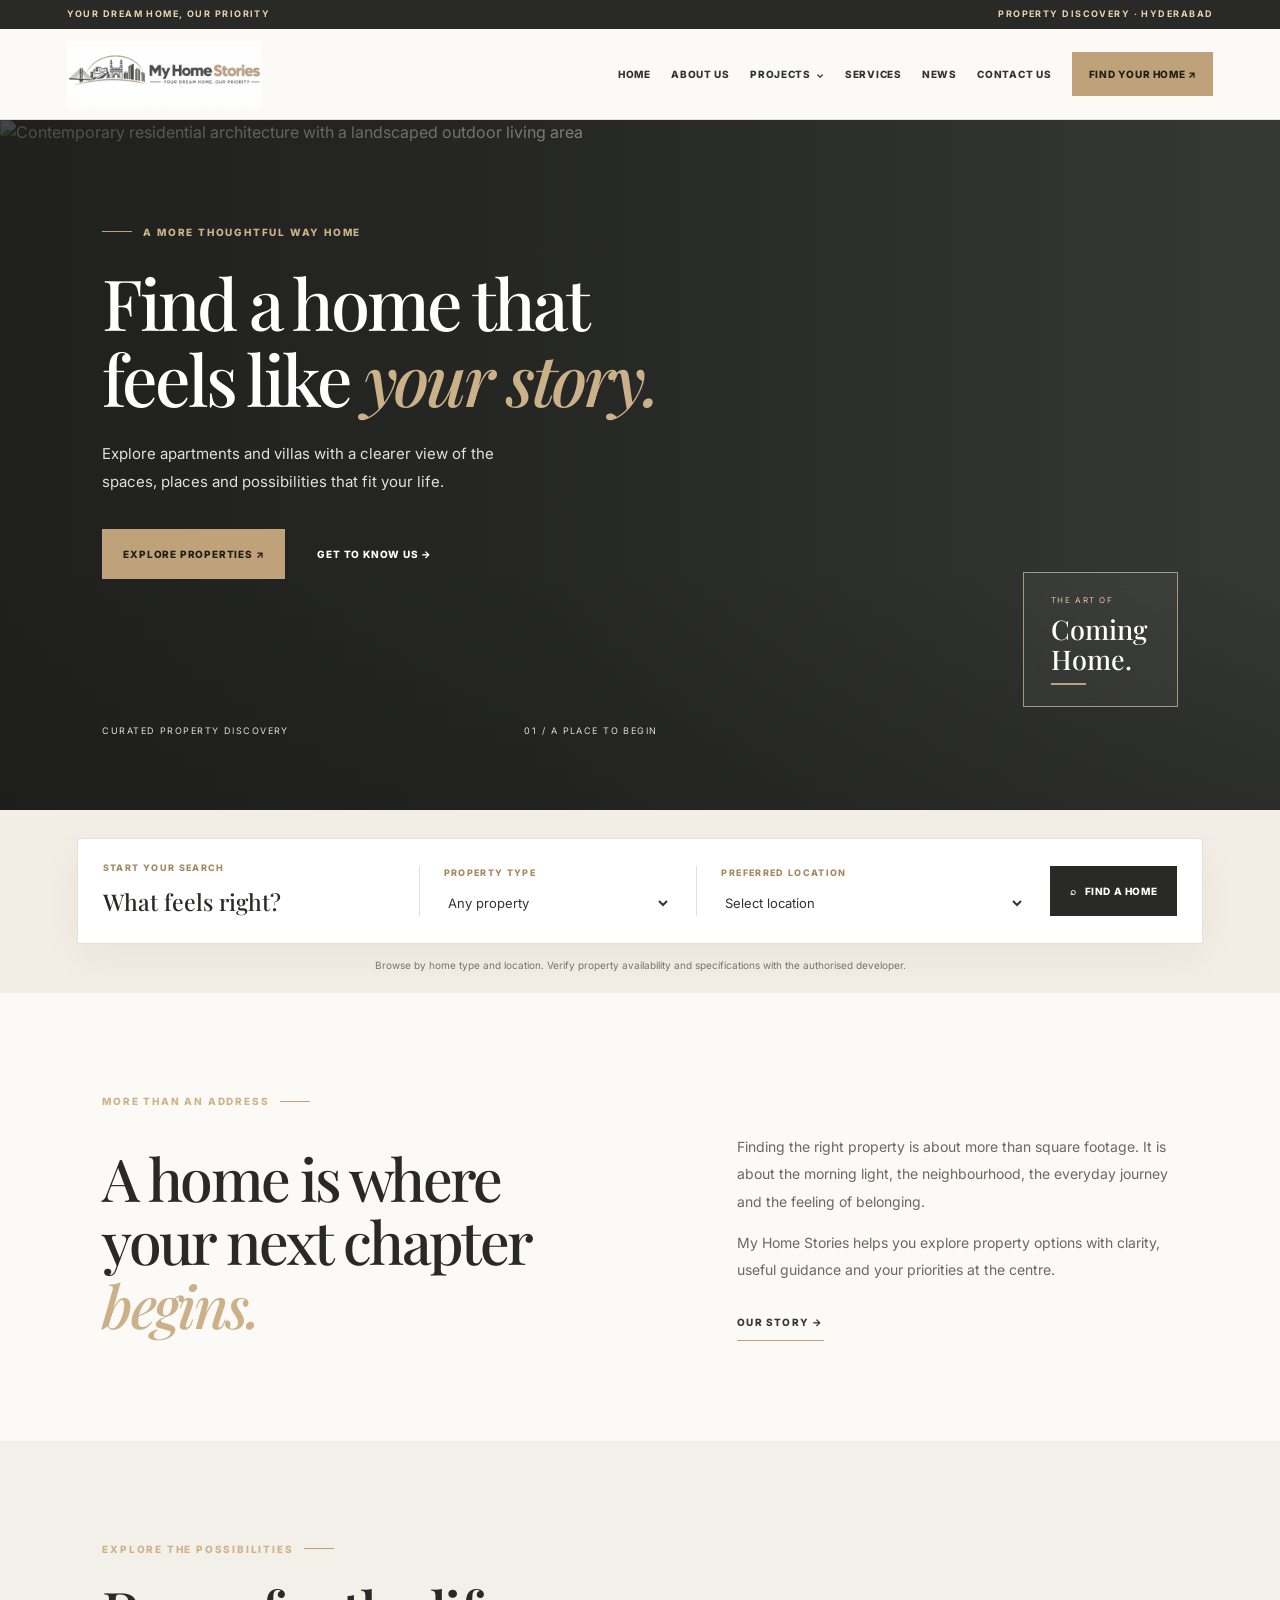
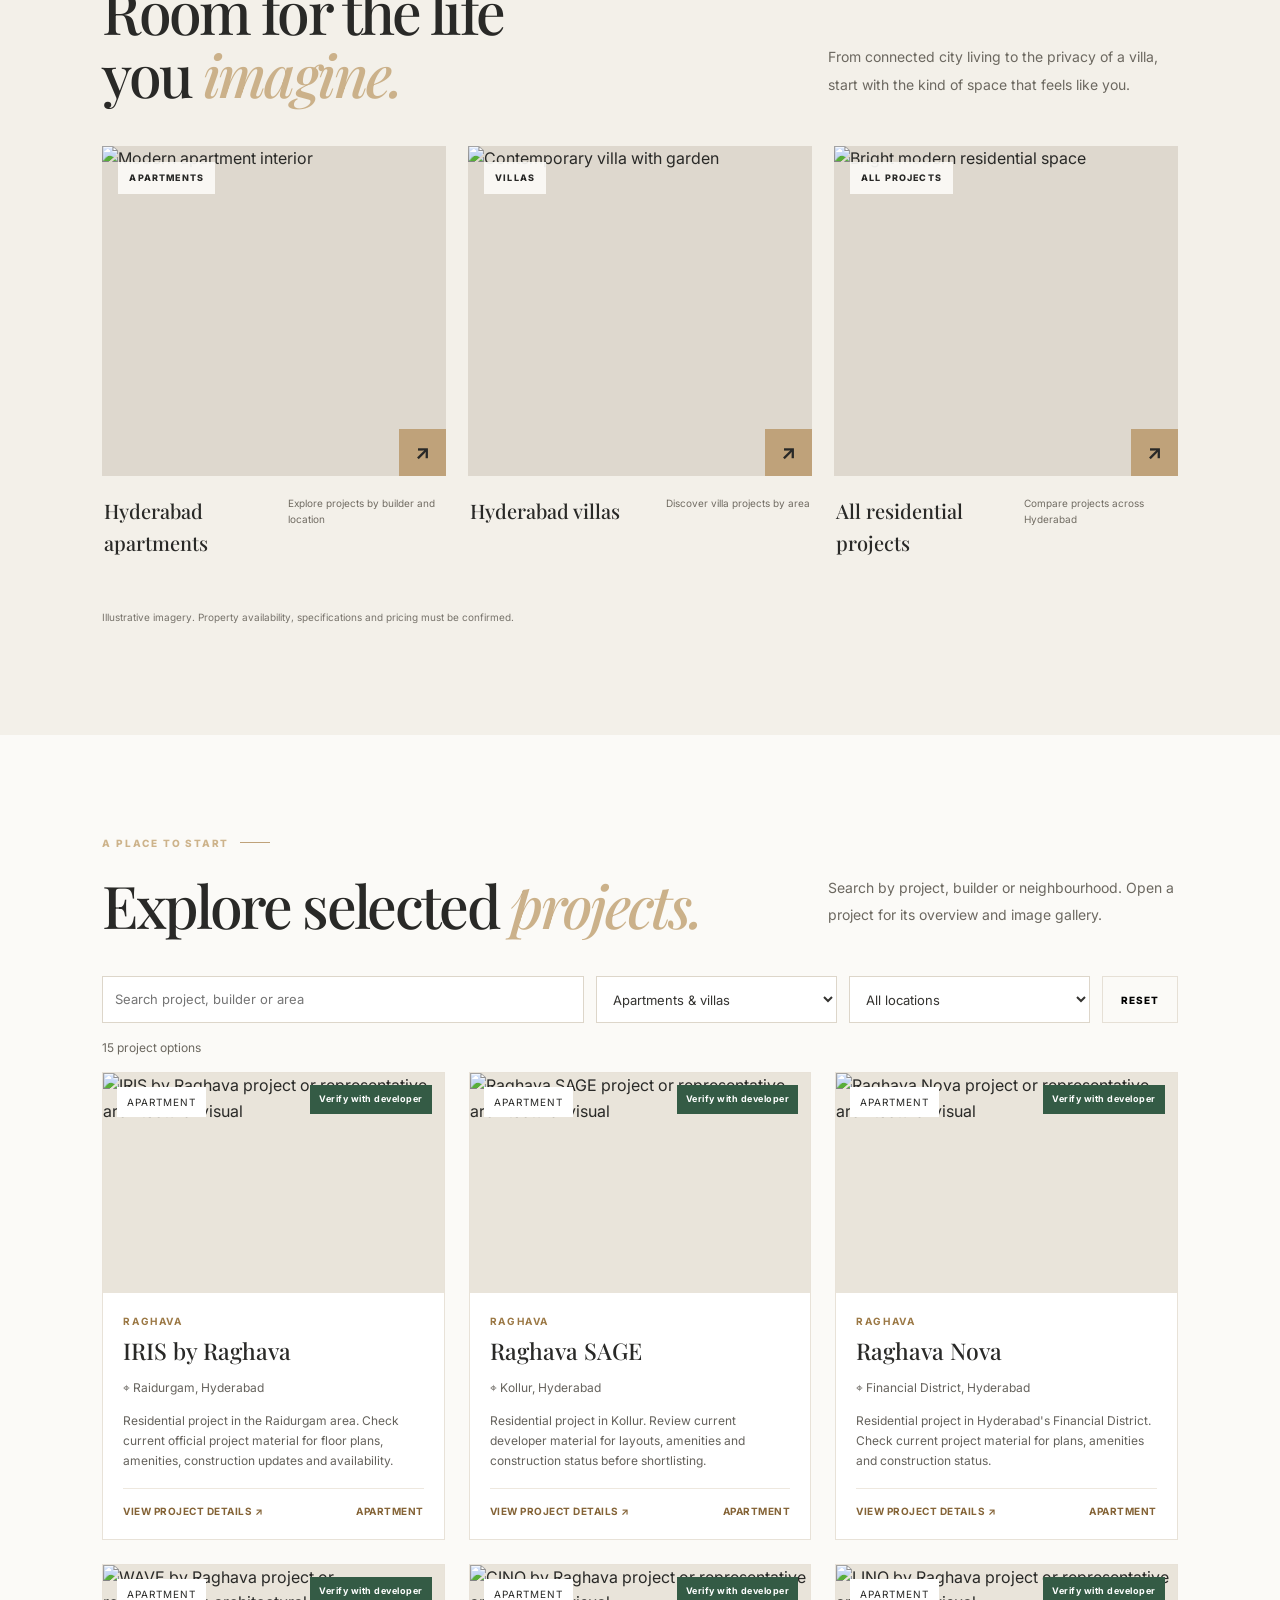
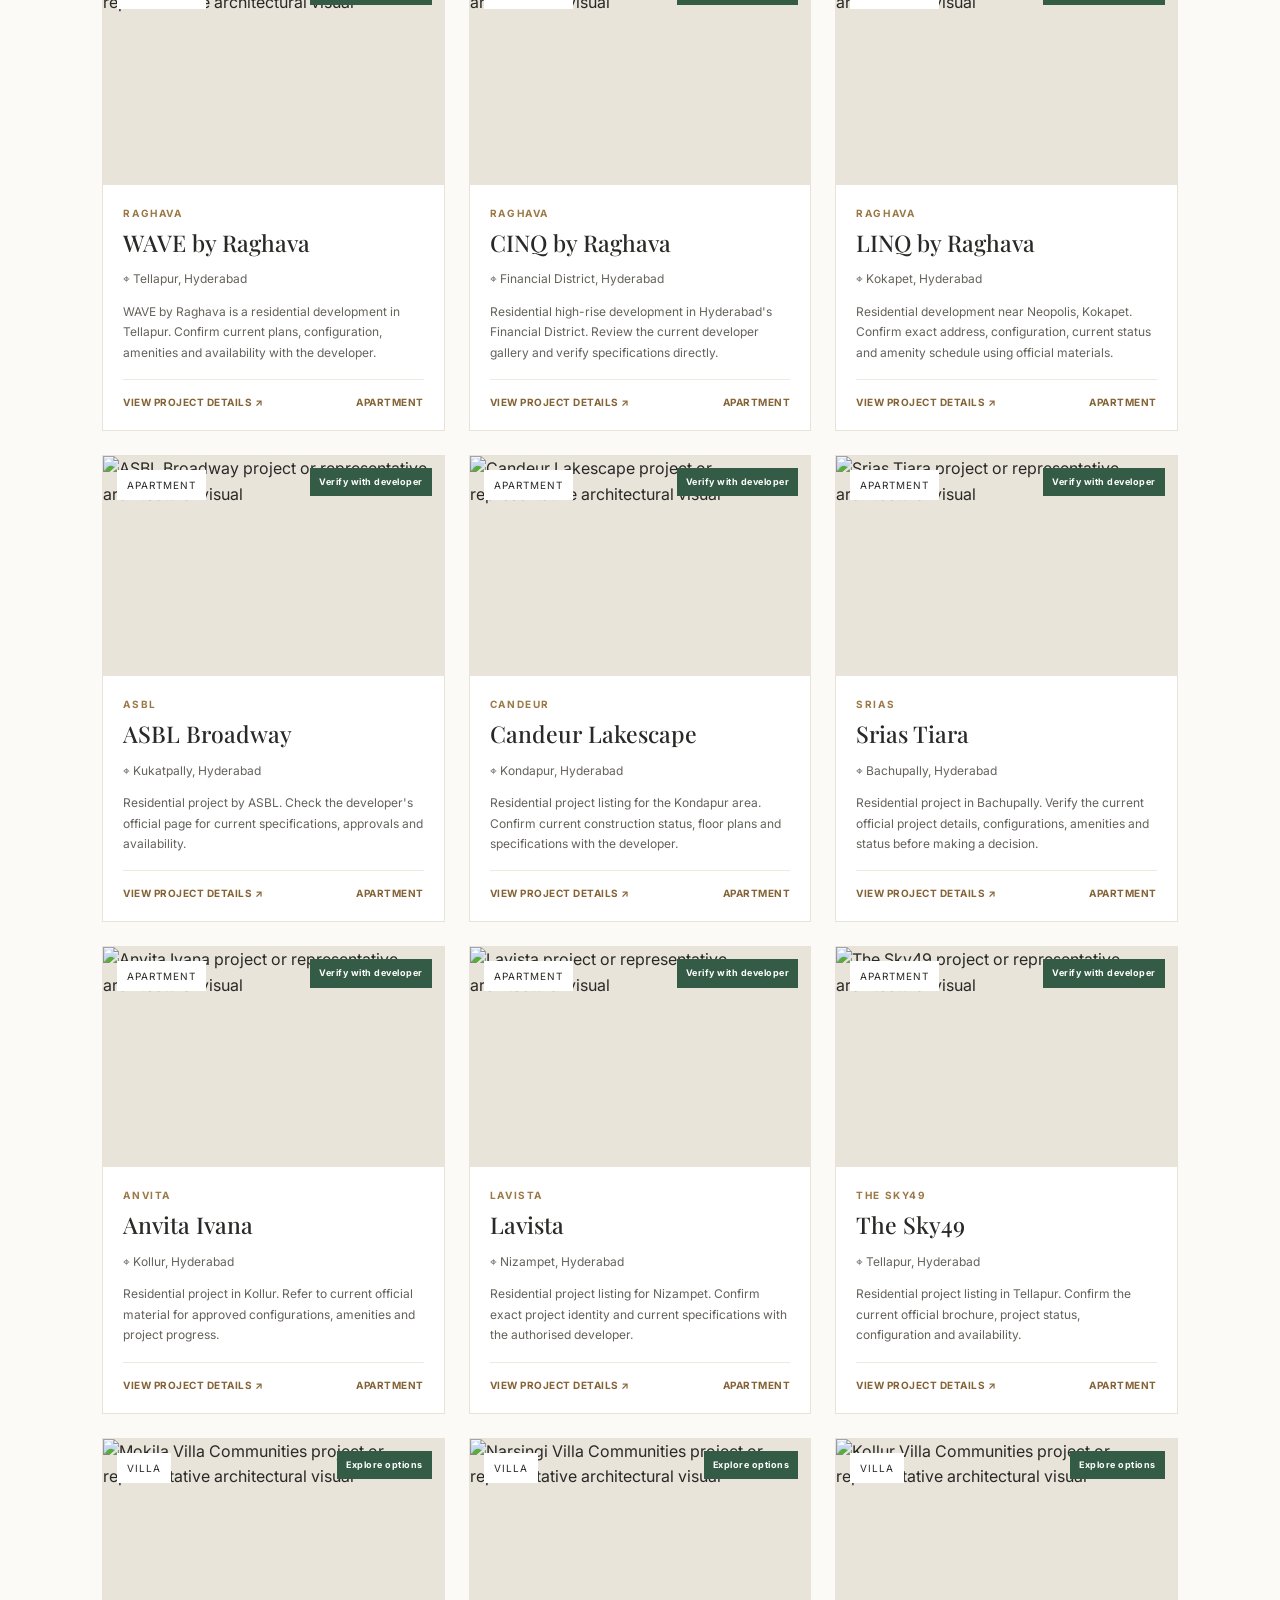
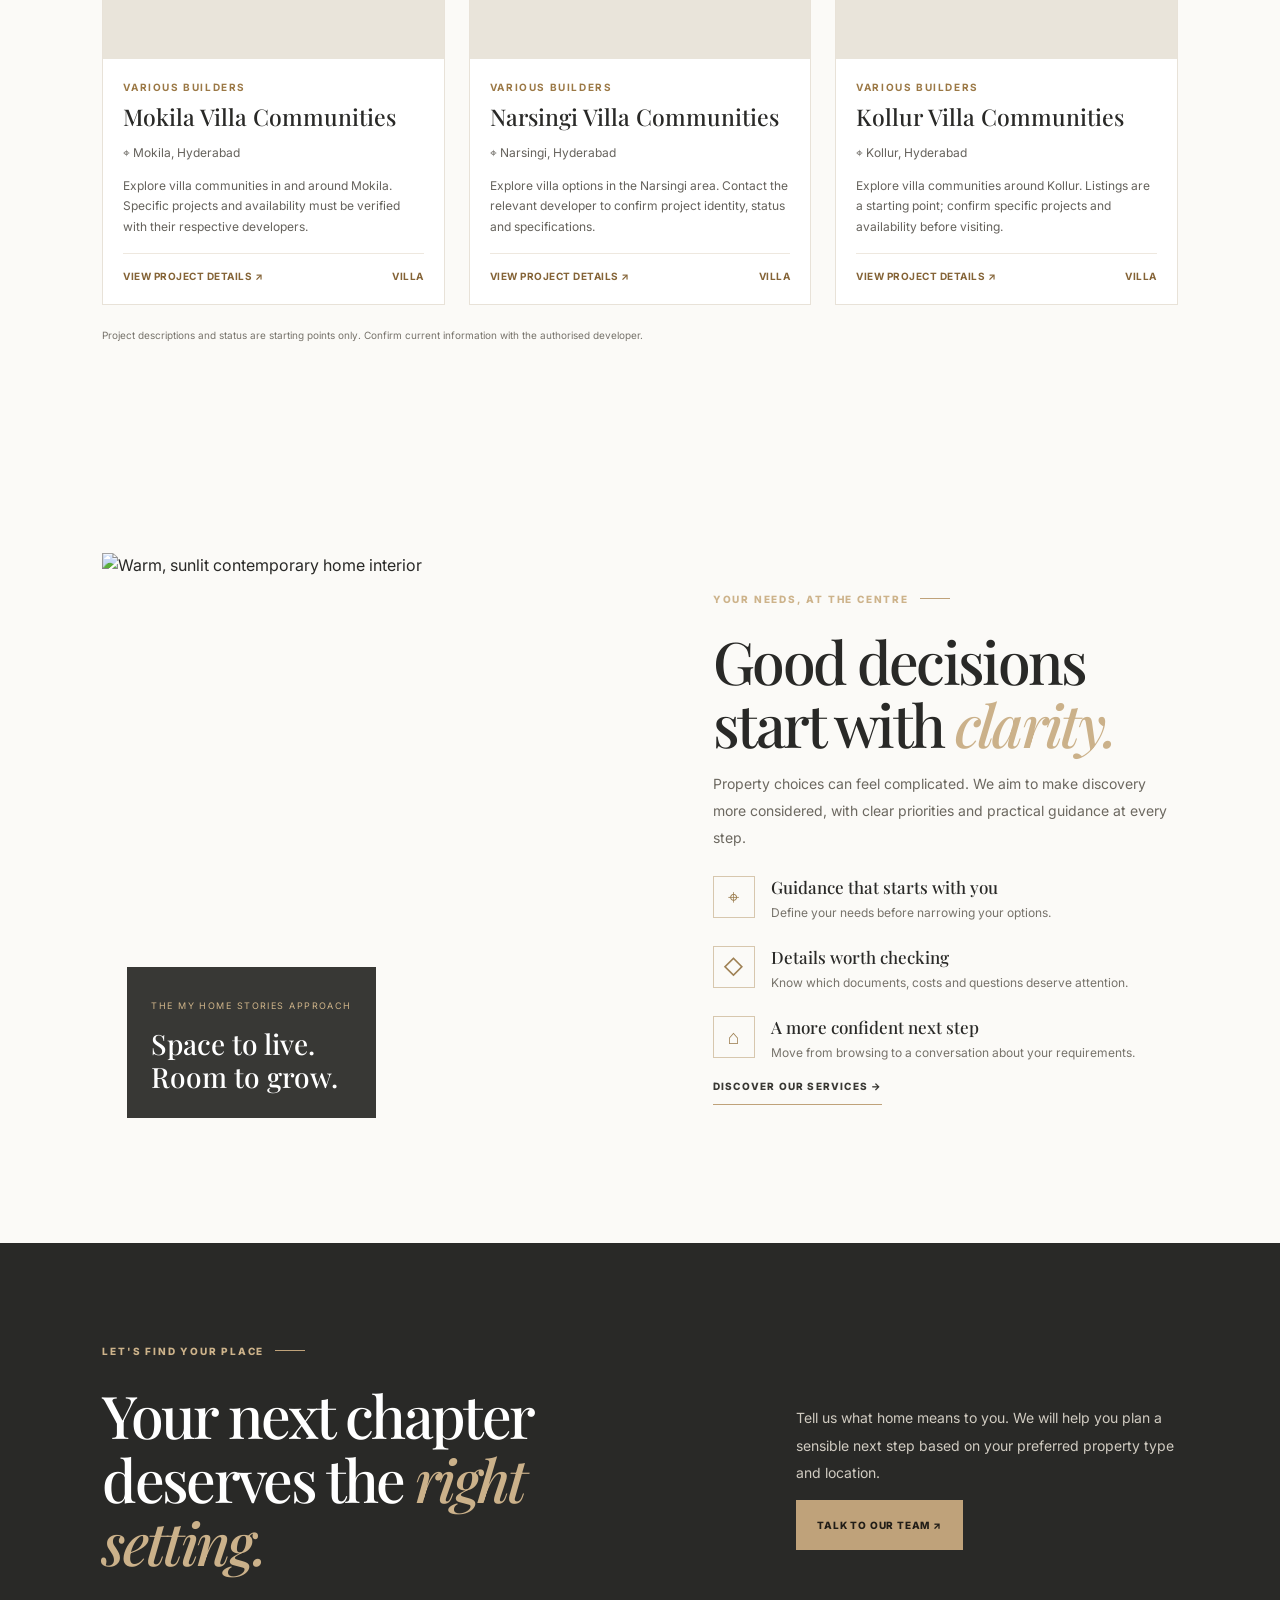
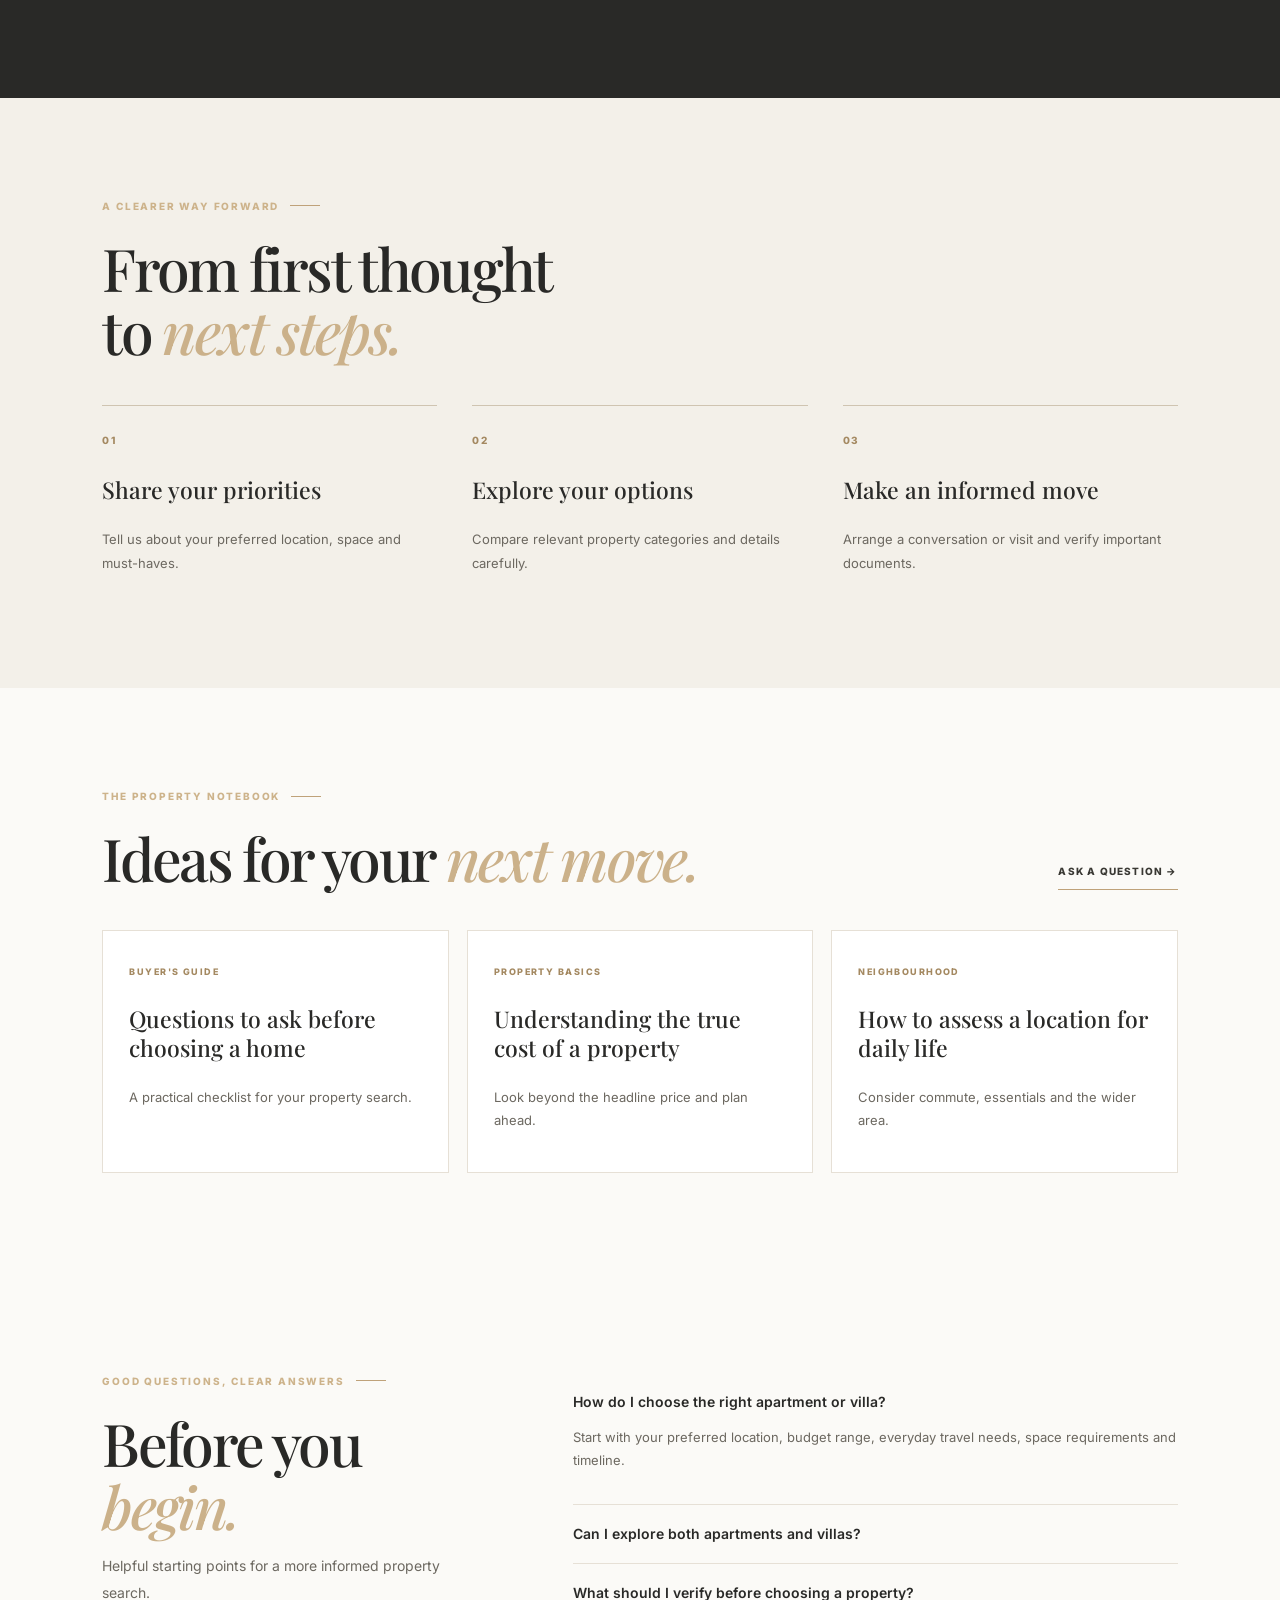
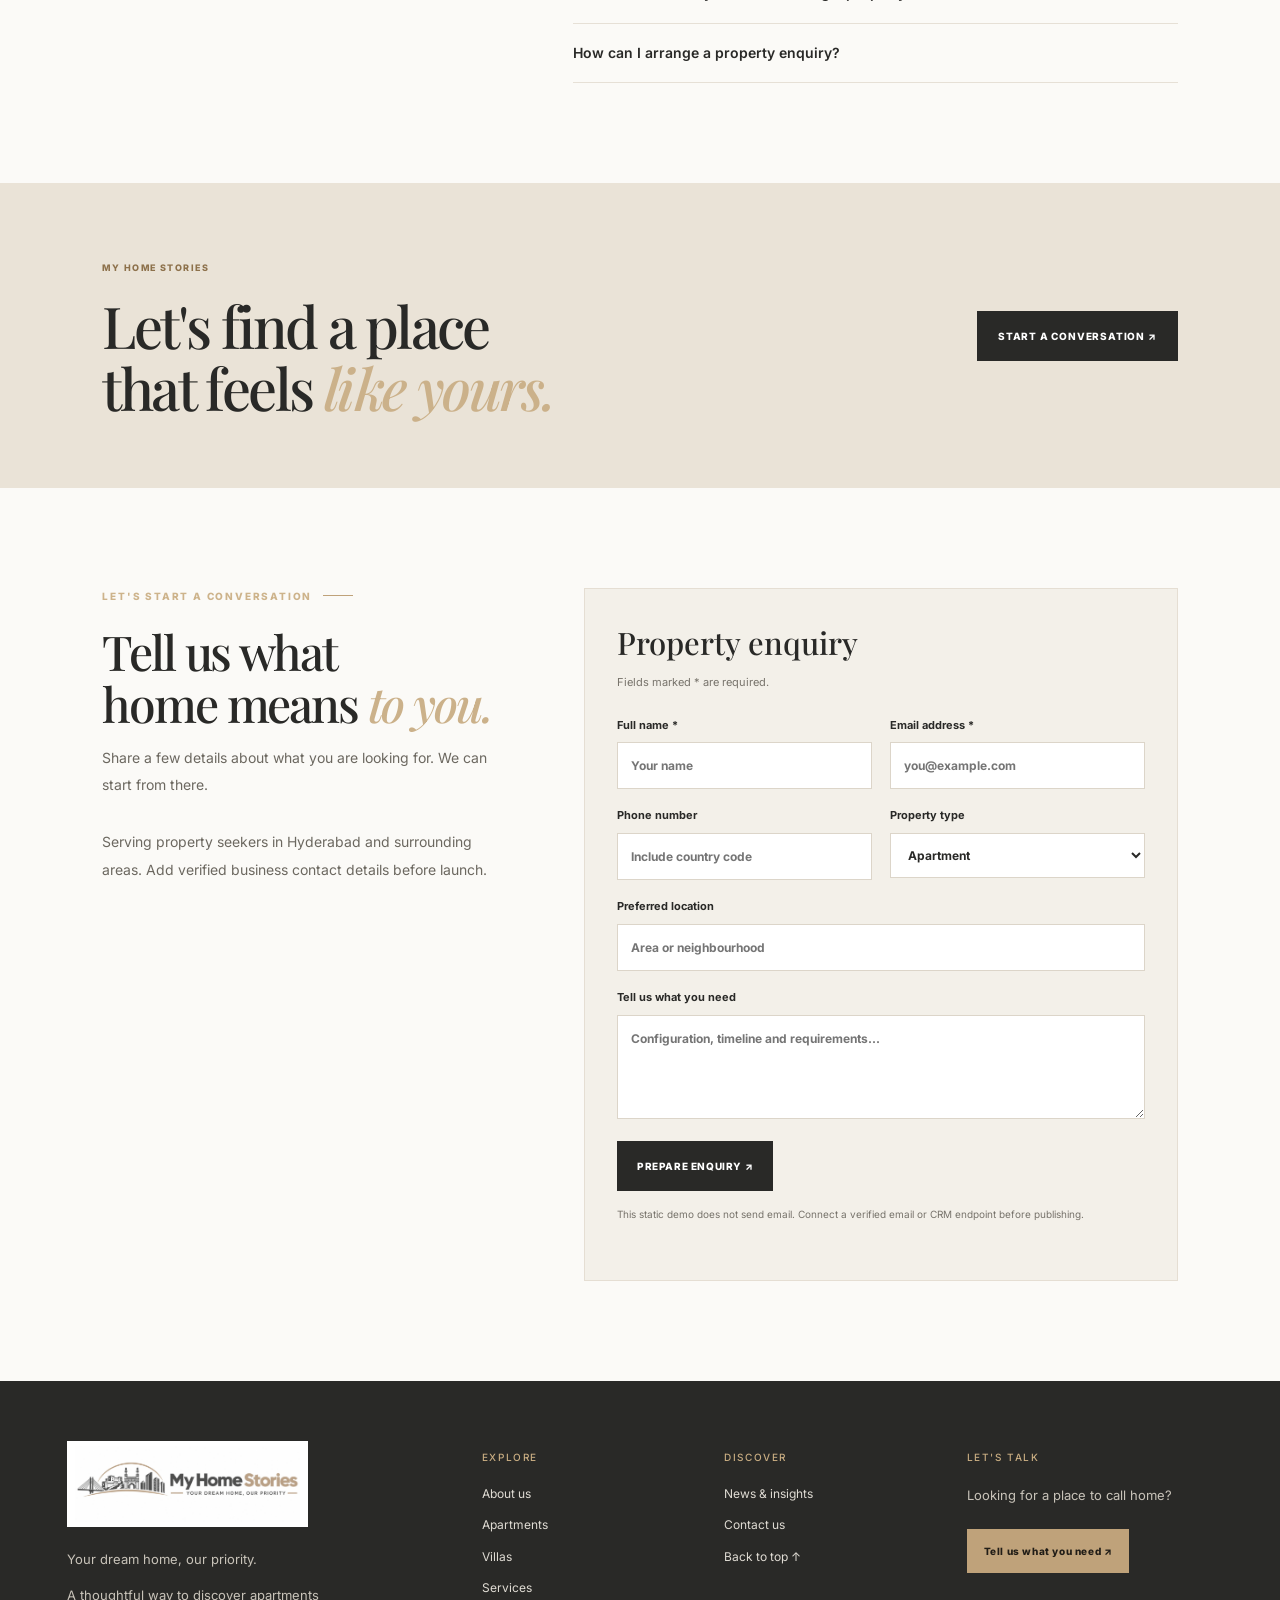
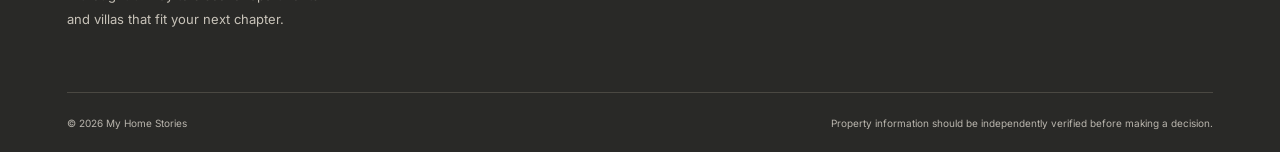
==== commit bee953e6: "Use the exact uploaded original logo throughout the site" ====
--- a/index.html
+++ b/index.html
@@ -12,7 +12,7 @@
 <body>
 <div class="topline"><span>YOUR DREAM HOME, OUR PRIORITY</span><span>PROPERTY DISCOVERY · HYDERABAD</span></div>
 <header class="header">
-<a class="brand" href="#home" aria-label="My Home Stories home"><img class="brand-logo" src="assets/my-home-stories-logo.svg" alt="My Home Stories — Your dream home, our priority"></a>
+<a class="brand" href="#home" aria-label="My Home Stories home"><img class="brand-logo" src="assets/my-home-stories-original-logo.webp" alt="My Home Stories — Your dream home, our priority"></a>
 <button class="mobile-toggle" id="menuToggle" aria-label="Toggle navigation" aria-expanded="false">☰</button>
 <nav class="nav" id="mainNav" aria-label="Main navigation">
 <a class="nav-item" href="#home">HOME</a><a class="nav-item" href="#about">ABOUT US</a>
@@ -35,6 +35,6 @@
 <section class="last-cta"><div><span>MY HOME STORIES</span><h2>Let's find a place<br>that feels <em>like yours.</em></h2></div><a class="dark-button" href="#contact">START A CONVERSATION ↗</a></section>
 <section class="contact-section section" id="contact"><div class="contact-copy"><div class="section-kicker">LET'S START A CONVERSATION <i></i></div><h2>Tell us what<br>home means <em>to you.</em></h2><p>Share a few details about what you are looking for. We can start from there.</p><p class="contact-note">Serving property seekers in Hyderabad and surrounding areas. Add verified business contact details before launch.</p></div><form id="enquiryForm" class="enquiry-form"><h3>Property enquiry</h3><p>Fields marked * are required.</p><div class="form-grid"><label>Full name *<input name="name" required placeholder="Your name"></label><label>Email address *<input name="email" type="email" required placeholder="you@example.com"></label><label>Phone number<input name="phone" placeholder="Include country code"></label><label>Property type<select name="type"><option>Apartment</option><option>Villa</option><option>Open to options</option></select></label><label class="full">Preferred location<input name="location" placeholder="Area or neighbourhood"></label><label class="full">Tell us what you need<textarea name="message" rows="4" placeholder="Configuration, timeline and requirements..."></textarea></label></div><button class="search-button" type="submit">PREPARE ENQUIRY ↗</button><small>This static demo does not send email. Connect a verified email or CRM endpoint before publishing.</small><p class="form-status" id="formStatus" aria-live="polite"></p></form></section>
 </main>
-<footer class="footer"><div class="footer-main"><div><a class="footer-brand" href="#home" aria-label="My Home Stories home"><img src="assets/my-home-stories-logo.svg" alt="My Home Stories — Your dream home, our priority"></a><p>Your dream home, our priority.</p><p class="footer-note">A thoughtful way to discover apartments and villas that fit your next chapter.</p></div><div><h3>EXPLORE</h3><a href="#about">About us</a><a href="#apartments">Apartments</a><a href="#villas">Villas</a><a href="#services">Services</a></div><div><h3>DISCOVER</h3><a href="#news">News & insights</a><a href="#contact">Contact us</a><a href="#home">Back to top ↑</a></div><div><h3>LET'S TALK</h3><p>Looking for a place to call home?</p><a class="footer-cta" href="#contact">Tell us what you need ↗</a></div></div><div class="footer-bottom"><span>© <span id="year"></span> My Home Stories</span><span>Property information should be independently verified before making a decision.</span></div></footer>
+<footer class="footer"><div class="footer-main"><div><a class="footer-brand" href="#home" aria-label="My Home Stories home"><img src="assets/my-home-stories-original-logo.webp" alt="My Home Stories — Your dream home, our priority"></a><p>Your dream home, our priority.</p><p class="footer-note">A thoughtful way to discover apartments and villas that fit your next chapter.</p></div><div><h3>EXPLORE</h3><a href="#about">About us</a><a href="#apartments">Apartments</a><a href="#villas">Villas</a><a href="#services">Services</a></div><div><h3>DISCOVER</h3><a href="#news">News & insights</a><a href="#contact">Contact us</a><a href="#home">Back to top ↑</a></div><div><h3>LET'S TALK</h3><p>Looking for a place to call home?</p><a class="footer-cta" href="#contact">Tell us what you need ↗</a></div></div><div class="footer-bottom"><span>© <span id="year"></span> My Home Stories</span><span>Property information should be independently verified before making a decision.</span></div></footer>
 <div class="modal" id="projectModal" aria-hidden="true"><div class="modal-panel" role="dialog" aria-modal="true" aria-labelledby="modalTitle"><button class="modal-close" id="modalClose" aria-label="Close project details">×</button><img id="modalImage" alt=""><div class="modal-content"><span class="section-kicker" id="modalBuilder"></span><h2 id="modalTitle"></h2><p id="modalLocation"></p><p id="modalDescription"></p><h3>Overview & what to verify</h3><ul id="modalAmenities"></ul><a class="gold-button" href="#contact" id="modalEnquire">ENQUIRE ABOUT THIS PROJECT ↗</a></div></div></div>
 </body></html>
--- a/styles.css
+++ b/styles.css
@@ -1 +1,3 @@
-:root{--ink:#292927;--gold:#bfa27a;--gold-light:#d5bb94;--ivory:#fbfaf7;--paper:#f3f0e9;--muted:#6c6860;--line:#e6e0d6;--serif:"Playfair Display",Georgia,serif;--sans:Inter,Arial,sans-serif}*{box-sizing:border-box}html{scroll-behavior:smooth;scroll-padding-top:110px}body{margin:0;background:var(--ivory);color:var(--ink);font-family:var(--sans);line-height:1.6}a{color:inherit}button,input,select,textarea{font:inherit}.topline{height:29px;background:var(--ink);color:#e7d4b5;display:flex;align-items:center;justify-content:space-between;padding:0 5.2%;font-size:9px;letter-spacing:.16em;font-weight:700}.header{height:91px;padding:0 5.2%;display:flex;align-items:center;justify-content:space-between;background:#fbfaf7f5;border-bottom:1px solid var(--line);position:sticky;top:0;z-index:100;backdrop-filter:blur(12px)}.brand{display:flex;align-items:center;gap:10px;text-decoration:none}.brand-mark{width:42px;height:42px;border:1px solid var(--gold);color:#b08e5f;display:grid;place-items:center;border-radius:50%;font-size:30px}.brand-words{font-size:22px;font-weight:800;letter-spacing:-1.2px;line-height:1.05}.brand-words b,.footer-brand b{color:#b79a73}.brand-words small{display:block;font-size:7px;letter-spacing:.16em;font-weight:700;margin-top:7px;color:#66625b}.nav{display:flex;align-items:center;gap:clamp(12px,1.6vw,25px)}.nav-item{display:flex;align-items:center;gap:5px;background:none;border:0;text-decoration:none;color:#343330;font-size:10px;font-weight:800;letter-spacing:.07em;white-space:nowrap;padding:12px 0;cursor:pointer}.nav-item:hover,.nav-item:focus-visible{color:#a8895e}.nav-group{position:relative}.dropdown{position:absolute;display:none;top:100%;left:-18px;min-width:180px;padding:8px;background:white;border:1px solid var(--line);box-shadow:0 14px 35px #24211a16}.dropdown a{padding:12px 10px;text-decoration:none;font-size:13px;display:block}.dropdown a:hover{background:#f5f0e7}.nav-group:hover .dropdown,.nav-group.open .dropdown{display:block}.nav-cta,.footer-cta{display:inline-flex;align-items:center;gap:9px;background:var(--gold);color:#211d17;text-decoration:none;font-size:10px;font-weight:800;letter-spacing:.06em;padding:14px 17px;white-space:nowrap;border:0;cursor:pointer}.nav-cta:hover,.footer-cta:hover,.gold-button:hover{background:var(--gold-light);transform:translateY(-2px)}.mobile-toggle{display:none;background:transparent;border:0;font-size:24px;cursor:pointer}.hero{height:min(690px,72vw);min-height:550px;position:relative;background:#383a37;color:white;overflow:hidden}.hero-image{position:absolute;inset:0;width:100%;height:100%;object-fit:cover;object-position:center 58%}.hero-shade{position:absolute;inset:0;background:linear-gradient(90deg,#191a18c9,#191a1894 43%,#191a180f),linear-gradient(0deg,#1414124d,transparent 35%)}.hero-content{position:absolute;left:8%;top:15%;max-width:600px}.eyebrow,.section-kicker{display:flex;align-items:center;gap:11px;font-size:10px;font-weight:800;letter-spacing:.18em;color:#cdb38b}.eyebrow i,.section-kicker i{display:inline-block;width:30px;height:1px;background:var(--gold)}h1,h2,h3{font-weight:500}.hero h1,.intro h2,.section-head h2,.promise-copy h2,.dark-band h2,.process h2,.faq h2,.last-cta h2,.contact-copy h2{font-family:var(--serif);font-size:clamp(43px,5.5vw,76px);font-weight:500;line-height:1.08;letter-spacing:-.045em;margin:24px 0}.hero h1 em,.intro h2 em,.section-head h2 em,.promise-copy h2 em,.dark-band h2 em,.process h2 em,.faq h2 em,.last-cta h2 em,.contact-copy h2 em{color:#cbb18a;font-weight:500}.hero-content>p{font-size:15px;line-height:1.9;color:#e3e0d9;max-width:420px}.hero-actions{display:flex;align-items:center;gap:22px;margin-top:32px}.gold-button,.dark-button{display:inline-flex;justify-content:center;align-items:center;gap:12px;padding:17px 21px;background:var(--gold);color:#211d17;text-decoration:none;font-size:10px;font-weight:800;letter-spacing:.08em;transition:all .2s;border:0;cursor:pointer}.text-button{color:white;text-decoration:none;font-size:10px;font-weight:800;letter-spacing:.08em;padding:17px 10px}.hero-foot{position:absolute;top:500px;left:0;right:0;display:flex;justify-content:space-between;max-width:1100px;font-size:9px;letter-spacing:.16em;color:#e3ded5}.hero-stamp{position:absolute;right:8%;bottom:15%;border:1px solid #e3d1b0a1;padding:21px 27px;background:#ffffff0c;backdrop-filter:blur(8px);display:flex;flex-direction:column;min-width:155px}.hero-stamp span{font-size:8px;letter-spacing:.2em;color:#dfc69f}.hero-stamp b{font-family:var(--serif);font-size:27px;line-height:1.1;font-weight:500;margin:8px 0}.hero-stamp i{width:35px;height:2px;background:var(--gold)}.search-wrap{position:relative;z-index:2;background:#f2eee6;padding:28px 6% 20px}.search-bar{max-width:1200px;margin:0 auto;display:grid;grid-template-columns:1.15fr 1fr 1.3fr auto;align-items:center;gap:25px;background:#fff;padding:22px 25px;box-shadow:0 14px 40px #28241b0c;border:1px solid #e7e0d5}.search-intro span,.search-bar label>span{display:block;font-size:9px;letter-spacing:.15em;font-weight:800;color:#a48961;margin-bottom:9px}.search-intro strong{font-family:var(--serif);font-size:23px;font-weight:500}.search-bar label{display:block;border-left:1px solid var(--line);padding-left:24px}.search-bar select,.filters input,.filters select{width:100%;border:1px solid #ddd6ca;outline:none;background:#fff;color:#343330;font-size:13px;padding:12px}.search-bar label select{border:0;padding:4px 0}.search-button{display:flex;align-items:center;justify-content:center;gap:9px;border:0;background:var(--ink);color:white;padding:17px 20px;font-size:10px;font-weight:800;letter-spacing:.06em;cursor:pointer;white-space:nowrap}.search-button:hover{background:var(--gold);color:#211d17}.search-disclaimer{font-size:10px;color:#77736b;text-align:center;margin:13px 0 0}.section{padding:100px 8%}.intro-grid{display:grid;grid-template-columns:1.1fr .9fr;gap:9%;align-items:center;margin-top:10px}.intro h2,.section-head h2,.promise-copy h2,.process h2,.faq h2,.contact-copy h2{font-size:clamp(40px,4.6vw,61px);margin:22px 0 0}.intro-grid>div p,.section-head>p,.promise-copy>p,.dark-band>div>p,.faq>div>p,.contact-copy>p{font-size:14px;line-height:1.95;color:var(--muted)}.inline-link{display:inline-flex;align-items:center;gap:12px;text-decoration:none;color:#393833;font-size:10px;font-weight:800;letter-spacing:.12em;margin-top:16px;border-bottom:1px solid var(--gold);padding:0 0 10px}.discovery{background:#f3f0e9}.section-head{display:flex;justify-content:space-between;align-items:end;gap:30px;margin-bottom:40px}.section-head>p{max-width:350px;margin-bottom:8px}.category-grid{display:grid;grid-template-columns:repeat(3,minmax(0,1fr));gap:22px}.category-card{text-decoration:none;min-width:0}.category-image{height:330px;position:relative;overflow:hidden;background:#ded8ce}.category-image img{width:100%;height:100%;object-fit:cover;transition:transform .55s}.category-card:hover img{transform:scale(1.045)}.category-image>span{position:absolute;top:16px;left:16px;background:#fbfaf7ed;padding:9px 11px;font-size:9px;letter-spacing:.13em;font-weight:800}.category-image>b{position:absolute;bottom:0;right:0;width:47px;height:47px;background:var(--gold);display:grid;place-items:center;font-size:20px}.category-info{display:flex;justify-content:space-between;align-items:start;gap:10px;padding:19px 2px}.category-info h3{font-family:var(--serif);font-size:20px;margin:0 0 9px}.category-info p{font-size:10px;color:#716c63;margin:0}.sample-note{font-size:10px;color:#77736b;margin-top:22px}.project-section{background:#fbfaf7}.filters{display:grid;grid-template-columns:2fr 1fr 1fr auto;gap:12px;margin:20px 0 10px}.filters input,.filters select{min-width:0}.reset-button{background:none;border:1px solid var(--line);padding:10px 18px;font-size:10px;font-weight:800;letter-spacing:.1em;cursor:pointer}.results-count{font-size:12px;color:var(--muted);margin:15px 0}.project-grid{display:grid;grid-template-columns:repeat(3,minmax(0,1fr));gap:24px}.project-card{border:1px solid #e8e2d8;background:#fff;min-width:0;transition:transform .2s,box-shadow .2s;cursor:pointer}.project-card:hover{transform:translateY(-3px);box-shadow:0 12px 34px #26231c0d}.project-card img{width:100%;height:220px;object-fit:cover;display:block}.project-card .image-wrap{height:220px;position:relative;overflow:hidden;background:#e9e4da}.image-wrap .tag{position:absolute;top:14px;left:14px;background:#fff;padding:7px 10px;font-size:10px;text-transform:uppercase;letter-spacing:1px}.image-wrap .status{position:absolute;right:12px;top:12px;background:#345b45;color:white;padding:7px 9px;font-size:9px;font-weight:700;letter-spacing:.5px}.card-body{padding:20px}.builder{font-size:10px;letter-spacing:1.6px;text-transform:uppercase;color:#9b7845;font-weight:700}.card-body h3{margin:8px 0 10px;font:500 23px/1.25 var(--serif)}.card-body p{color:#65625c;font-size:12px;line-height:1.7}.card-foot{display:flex;justify-content:space-between;gap:8px;border-top:1px solid #eee8df;padding-top:14px;margin-top:16px;color:#846336;font-size:10px;font-weight:700;letter-spacing:.5px}.promise{display:grid;grid-template-columns:1.05fr .95fr;gap:9%;align-items:center}.promise-visual{height:590px;position:relative}.promise-visual>img{width:100%;height:100%;object-fit:cover}.visual-label{position:absolute;bottom:25px;left:25px;background:#292927ed;color:white;padding:24px}.visual-label span{font-size:9px;letter-spacing:.16em;color:#d0b58a}.visual-label b{display:block;font:500 28px/1.2 var(--serif);margin-top:10px}.promise-item{display:flex;gap:16px;margin-top:24px}.promise-item>span{width:42px;height:42px;flex:0 0 42px;border:1px solid #d7c7ae;color:#9e8053;display:grid;place-items:center;font-size:20px}.promise-item h3{font:500 17px var(--serif);margin:0 0 5px}.promise-item p{font-size:12px;color:#77736b;margin:0}.dark-band{background:var(--ink);color:white;display:grid;grid-template-columns:1fr .65fr;align-items:center;gap:10%}.dark-band h2{font-size:clamp(38px,4.6vw,60px)}.dark-band>div>p{color:#d0cbc1}.process{background:#f3f0e9}.steps{display:grid;grid-template-columns:repeat(3,1fr);gap:35px;margin-top:42px}.steps article{border-top:1px solid #cfc4b1;padding-top:20px}.steps article>span{font-size:10px;letter-spacing:.15em;color:#a48961;font-weight:800}.steps h3{font:500 23px var(--serif)}.steps p{font-size:13px;line-height:1.8;color:var(--muted)}.news-grid{display:grid;grid-template-columns:repeat(3,1fr);gap:18px}.news-grid article{padding:26px;border:1px solid var(--line);background:white}.news-grid article>span{font-size:9px;letter-spacing:.16em;color:#a48961;font-weight:800}.news-grid h3{font:500 23px/1.25 var(--serif)}.news-grid p{font-size:13px;color:var(--muted);line-height:1.8}.faq{display:grid;grid-template-columns:.75fr 1.25fr;gap:10%}.faq-list details{border-bottom:1px solid var(--line);padding:18px 0}.faq-list summary{cursor:pointer;font-weight:600;font-size:14px;display:flex;justify-content:space-between;gap:20px}.faq-list details p{font-size:13px;line-height:1.8;color:var(--muted)}.last-cta{padding:70px 8%;display:flex;align-items:center;justify-content:space-between;gap:30px;background:#eae3d7}.last-cta>div>span{font-size:9px;letter-spacing:.16em;font-weight:800;color:#8d714b}.last-cta h2{font-size:clamp(38px,4.5vw,58px);margin:15px 0 0}.dark-button{background:var(--ink);color:white}.contact-section{display:grid;grid-template-columns:.8fr 1.2fr;gap:8%;align-items:start}.contact-copy h2{font-size:48px}.contact-note{margin-top:30px!important}.enquiry-form{padding:32px;background:#f3f0e9;border:1px solid #e5ded3}.enquiry-form h3{font:500 31px var(--serif);margin:0 0 8px}.enquiry-form>p{font-size:11px;color:#77736b;margin-bottom:25px}.form-grid{display:grid;grid-template-columns:1fr 1fr;gap:18px}.form-grid label{font-size:11px;font-weight:700;display:flex;flex-direction:column;gap:8px}.form-grid input,.form-grid select,.form-grid textarea{width:100%;font-size:12px;padding:13px;border:1px solid #dcd5c9;background:white;color:var(--ink)}.form-grid input:focus,.form-grid select:focus,.form-grid textarea:focus{outline:2px solid var(--gold);outline-offset:1px}.full{grid-column:1/-1}.enquiry-form>button{margin-top:22px}.enquiry-form small{display:block;font-size:10px;line-height:1.7;color:#77736b;margin-top:15px}.form-status{font-size:13px;color:#31583f}.footer{background:var(--ink);color:#f8f5ef;padding:60px 5.2% 0}.footer-main{display:grid;grid-template-columns:1.5fr .8fr .8fr 1fr;gap:45px;padding-bottom:48px}.footer-brand{font-family:var(--serif);font-size:29px;color:white;text-decoration:none}.footer-main p{font-size:13px;color:#c8c3b9;line-height:1.8}.footer-note{max-width:270px}.footer-main h3{font-size:10px;letter-spacing:.16em;color:#c9ad82;margin:8px 0 19px}.footer-main>div>a:not(.footer-brand):not(.footer-cta){display:block;text-decoration:none;color:#e0dcd4;font-size:12px;margin:12px 0}.footer-cta{margin-top:8px}.footer-bottom{border-top:1px solid #4a4842;min-height:60px;display:flex;align-items:center;justify-content:space-between;gap:15px;color:#b9b5ad;font-size:10px}.footer-bottom span:last-child{text-align:right}.modal{display:none;position:fixed;inset:0;z-index:500;background:#171714d9;padding:4vh 4vw;overflow:auto}.modal.open{display:grid;place-items:center}.modal-panel{position:relative;background:var(--ivory);width:min(1000px,100%);max-height:92vh;overflow:auto;display:grid;grid-template-columns:1fr 1fr}.modal-panel>img{width:100%;height:100%;min-height:450px;object-fit:cover}.modal-content{padding:38px}.modal-content h2{font:500 38px/1.15 var(--serif)}.modal-content p,.modal-content li{font-size:13px;line-height:1.8;color:var(--muted)}.modal-close{position:absolute;right:12px;top:12px;z-index:1;border:0;background:#fff;width:38px;height:38px;font-size:25px;cursor:pointer}.modal-content ul{padding-left:20px}.modal-content .gold-button{margin-top:15px}.section-kicker{font-size:10px}.nav-item:focus-visible,.gold-button:focus-visible,.search-button:focus-visible{outline:2px solid #a7834e;outline-offset:3px}@media(max-width:1050px){.header{height:78px}.mobile-toggle{display:block}.nav{display:none;position:absolute;top:100%;left:0;right:0;background:var(--ivory);padding:18px 5%;border-bottom:1px solid var(--line);align-items:stretch;flex-direction:column;gap:3px}.nav.open{display:flex}.nav-item{font-size:12px}.nav-cta{justify-content:center;margin-top:8px}.dropdown{position:static;box-shadow:none;margin:0 0 8px 10px}.category-grid,.project-grid{grid-template-columns:repeat(2,minmax(0,1fr))}.filters{grid-template-columns:repeat(2,minmax(0,1fr))}.filterTitle{grid-column:1/-1}.promise{gap:5%}.promise-visual{height:480px}.footer-main{grid-template-columns:1fr 1fr;gap:28px}}@media(max-width:650px){.topline{padding:0 5%;font-size:8px}.topline span:last-child{display:none}.header{padding:0 5%;height:72px}.brand-words{font-size:19px}.brand-mark{width:36px;height:36px}.brand-words small{font-size:6px}.hero{height:610px;min-height:0}.hero-content{left:6%;right:6%;top:13%}.hero h1{font-size:clamp(42px,12vw,58px)}.hero-stamp{right:6%;bottom:8%;padding:14px 17px;min-width:120px}.hero-stamp b{font-size:22px}.hero-foot{top:440px;font-size:7px}.hero-actions{gap:8px;flex-wrap:wrap}.gold-button,.text-button{padding:14px 13px;font-size:9px}.search-wrap{padding:20px 5%}.search-bar{grid-template-columns:1fr;gap:15px;padding:20px}.search-bar label{border-left:0;border-top:1px solid var(--line);padding:13px 0 0}.section{padding:65px 6%}.intro-grid,.promise,.dark-band,.faq,.contact-section{grid-template-columns:1fr;gap:28px}.intro-grid{margin-top:0}.intro h2,.section-head h2,.promise-copy h2,.process h2,.faq h2,.contact-copy h2{font-size:42px}.section-head{align-items:start;flex-direction:column;gap:10px}.category-grid,.project-grid,.news-grid,.steps{grid-template-columns:1fr}.category-image{height:280px}.filters{grid-template-columns:1fr 1fr}.filters input{grid-column:1/-1}.promise-visual{height:420px}.dark-band{gap:10px}.last-cta{padding:55px 6%;align-items:flex-start;flex-direction:column}.last-cta h2{font-size:42px}.form-grid{grid-template-columns:1fr}.full{grid-column:auto}.enquiry-form{padding:23px}.footer{padding:42px 5% 0}.footer-main{grid-template-columns:1fr 1fr;gap:20px}.footer-main>div:first-child{grid-column:1/-1}.footer-bottom{padding:15px 0;align-items:flex-start;flex-direction:column}.footer-bottom span:last-child{text-align:left}.modal{padding:2vh 3vw}.modal-panel{grid-template-columns:1fr;max-height:96vh}.modal-panel>img{height:220px;min-height:220px}.modal-content{padding:24px}.modal-content h2{font-size:31px}}+:root{--ink:#292927;--gold:#bfa27a;--gold-light:#d5bb94;--ivory:#fbfaf7;--paper:#f3f0e9;--muted:#6c6860;--line:#e6e0d6;--serif:"Playfair Display",Georgia,serif;--sans:Inter,Arial,sans-serif}*{box-sizing:border-box}html{scroll-behavior:smooth;scroll-padding-top:110px}body{margin:0;background:var(--ivory);color:var(--ink);font-family:var(--sans);line-height:1.6}a{color:inherit}button,input,select,textarea{font:inherit}.topline{height:29px;background:var(--ink);color:#e7d4b5;display:flex;align-items:center;justify-content:space-between;padding:0 5.2%;font-size:9px;letter-spacing:.16em;font-weight:700}.header{height:91px;padding:0 5.2%;display:flex;align-items:center;justify-content:space-between;background:#fbfaf7f5;border-bottom:1px solid var(--line);position:sticky;top:0;z-index:100;backdrop-filter:blur(12px)}.brand{display:flex;align-items:center;gap:10px;text-decoration:none}.brand-mark{width:42px;height:42px;border:1px solid var(--gold);color:#b08e5f;display:grid;place-items:center;border-radius:50%;font-size:30px}.brand-words{font-size:22px;font-weight:800;letter-spacing:-1.2px;line-height:1.05}.brand-words b,.footer-brand b{color:#b79a73}.brand-words small{display:block;font-size:7px;letter-spacing:.16em;font-weight:700;margin-top:7px;color:#66625b}.nav{display:flex;align-items:center;gap:clamp(12px,1.6vw,25px)}.nav-item{display:flex;align-items:center;gap:5px;background:none;border:0;text-decoration:none;color:#343330;font-size:10px;font-weight:800;letter-spacing:.07em;white-space:nowrap;padding:12px 0;cursor:pointer}.nav-item:hover,.nav-item:focus-visible{color:#a8895e}.nav-group{position:relative}.dropdown{position:absolute;display:none;top:100%;left:-18px;min-width:180px;padding:8px;background:white;border:1px solid var(--line);box-shadow:0 14px 35px #24211a16}.dropdown a{padding:12px 10px;text-decoration:none;font-size:13px;display:block}.dropdown a:hover{background:#f5f0e7}.nav-group:hover .dropdown,.nav-group.open .dropdown{display:block}.nav-cta,.footer-cta{display:inline-flex;align-items:center;gap:9px;background:var(--gold);color:#211d17;text-decoration:none;font-size:10px;font-weight:800;letter-spacing:.06em;padding:14px 17px;white-space:nowrap;border:0;cursor:pointer}.nav-cta:hover,.footer-cta:hover,.gold-button:hover{background:var(--gold-light);transform:translateY(-2px)}.mobile-toggle{display:none;background:transparent;border:0;font-size:24px;cursor:pointer}.hero{height:min(690px,72vw);min-height:550px;position:relative;background:#383a37;color:white;overflow:hidden}.hero-image{position:absolute;inset:0;width:100%;height:100%;object-fit:cover;object-position:center 58%}.hero-shade{position:absolute;inset:0;background:linear-gradient(90deg,#191a18c9,#191a1894 43%,#191a180f),linear-gradient(0deg,#1414124d,transparent 35%)}.hero-content{position:absolute;left:8%;top:15%;max-width:600px}.eyebrow,.section-kicker{display:flex;align-items:center;gap:11px;font-size:10px;font-weight:800;letter-spacing:.18em;color:#cdb38b}.eyebrow i,.section-kicker i{display:inline-block;width:30px;height:1px;background:var(--gold)}h1,h2,h3{font-weight:500}.hero h1,.intro h2,.section-head h2,.promise-copy h2,.dark-band h2,.process h2,.faq h2,.last-cta h2,.contact-copy h2{font-family:var(--serif);font-size:clamp(43px,5.5vw,76px);font-weight:500;line-height:1.08;letter-spacing:-.045em;margin:24px 0}.hero h1 em,.intro h2 em,.section-head h2 em,.promise-copy h2 em,.dark-band h2 em,.process h2 em,.faq h2 em,.last-cta h2 em,.contact-copy h2 em{color:#cbb18a;font-weight:500}.hero-content>p{font-size:15px;line-height:1.9;color:#e3e0d9;max-width:420px}.hero-actions{display:flex;align-items:center;gap:22px;margin-top:32px}.gold-button,.dark-button{display:inline-flex;justify-content:center;align-items:center;gap:12px;padding:17px 21px;background:var(--gold);color:#211d17;text-decoration:none;font-size:10px;font-weight:800;letter-spacing:.08em;transition:all .2s;border:0;cursor:pointer}.text-button{color:white;text-decoration:none;font-size:10px;font-weight:800;letter-spacing:.08em;padding:17px 10px}.hero-foot{position:absolute;top:500px;left:0;right:0;display:flex;justify-content:space-between;max-width:1100px;font-size:9px;letter-spacing:.16em;color:#e3ded5}.hero-stamp{position:absolute;right:8%;bottom:15%;border:1px solid #e3d1b0a1;padding:21px 27px;background:#ffffff0c;backdrop-filter:blur(8px);display:flex;flex-direction:column;min-width:155px}.hero-stamp span{font-size:8px;letter-spacing:.2em;color:#dfc69f}.hero-stamp b{font-family:var(--serif);font-size:27px;line-height:1.1;font-weight:500;margin:8px 0}.hero-stamp i{width:35px;height:2px;background:var(--gold)}.search-wrap{position:relative;z-index:2;background:#f2eee6;padding:28px 6% 20px}.search-bar{max-width:1200px;margin:0 auto;display:grid;grid-template-columns:1.15fr 1fr 1.3fr auto;align-items:center;gap:25px;background:#fff;padding:22px 25px;box-shadow:0 14px 40px #28241b0c;border:1px solid #e7e0d5}.search-intro span,.search-bar label>span{display:block;font-size:9px;letter-spacing:.15em;font-weight:800;color:#a48961;margin-bottom:9px}.search-intro strong{font-family:var(--serif);font-size:23px;font-weight:500}.search-bar label{display:block;border-left:1px solid var(--line);padding-left:24px}.search-bar select,.filters input,.filters select{width:100%;border:1px solid #ddd6ca;outline:none;background:#fff;color:#343330;font-size:13px;padding:12px}.search-bar label select{border:0;padding:4px 0}.search-button{display:flex;align-items:center;justify-content:center;gap:9px;border:0;background:var(--ink);color:white;padding:17px 20px;font-size:10px;font-weight:800;letter-spacing:.06em;cursor:pointer;white-space:nowrap}.search-button:hover{background:var(--gold);color:#211d17}.search-disclaimer{font-size:10px;color:#77736b;text-align:center;margin:13px 0 0}.section{padding:100px 8%}.intro-grid{display:grid;grid-template-columns:1.1fr .9fr;gap:9%;align-items:center;margin-top:10px}.intro h2,.section-head h2,.promise-copy h2,.process h2,.faq h2,.contact-copy h2{font-size:clamp(40px,4.6vw,61px);margin:22px 0 0}.intro-grid>div p,.section-head>p,.promise-copy>p,.dark-band>div>p,.faq>div>p,.contact-copy>p{font-size:14px;line-height:1.95;color:var(--muted)}.inline-link{display:inline-flex;align-items:center;gap:12px;text-decoration:none;color:#393833;font-size:10px;font-weight:800;letter-spacing:.12em;margin-top:16px;border-bottom:1px solid var(--gold);padding:0 0 10px}.discovery{background:#f3f0e9}.section-head{display:flex;justify-content:space-between;align-items:end;gap:30px;margin-bottom:40px}.section-head>p{max-width:350px;margin-bottom:8px}.category-grid{display:grid;grid-template-columns:repeat(3,minmax(0,1fr));gap:22px}.category-card{text-decoration:none;min-width:0}.category-image{height:330px;position:relative;overflow:hidden;background:#ded8ce}.category-image img{width:100%;height:100%;object-fit:cover;transition:transform .55s}.category-card:hover img{transform:scale(1.045)}.category-image>span{position:absolute;top:16px;left:16px;background:#fbfaf7ed;padding:9px 11px;font-size:9px;letter-spacing:.13em;font-weight:800}.category-image>b{position:absolute;bottom:0;right:0;width:47px;height:47px;background:var(--gold);display:grid;place-items:center;font-size:20px}.category-info{display:flex;justify-content:space-between;align-items:start;gap:10px;padding:19px 2px}.category-info h3{font-family:var(--serif);font-size:20px;margin:0 0 9px}.category-info p{font-size:10px;color:#716c63;margin:0}.sample-note{font-size:10px;color:#77736b;margin-top:22px}.project-section{background:#fbfaf7}.filters{display:grid;grid-template-columns:2fr 1fr 1fr auto;gap:12px;margin:20px 0 10px}.filters input,.filters select{min-width:0}.reset-button{background:none;border:1px solid var(--line);padding:10px 18px;font-size:10px;font-weight:800;letter-spacing:.1em;cursor:pointer}.results-count{font-size:12px;color:var(--muted);margin:15px 0}.project-grid{display:grid;grid-template-columns:repeat(3,minmax(0,1fr));gap:24px}.project-card{border:1px solid #e8e2d8;background:#fff;min-width:0;transition:transform .2s,box-shadow .2s;cursor:pointer}.project-card:hover{transform:translateY(-3px);box-shadow:0 12px 34px #26231c0d}.project-card img{width:100%;height:220px;object-fit:cover;display:block}.project-card .image-wrap{height:220px;position:relative;overflow:hidden;background:#e9e4da}.image-wrap .tag{position:absolute;top:14px;left:14px;background:#fff;padding:7px 10px;font-size:10px;text-transform:uppercase;letter-spacing:1px}.image-wrap .status{position:absolute;right:12px;top:12px;background:#345b45;color:white;padding:7px 9px;font-size:9px;font-weight:700;letter-spacing:.5px}.card-body{padding:20px}.builder{font-size:10px;letter-spacing:1.6px;text-transform:uppercase;color:#9b7845;font-weight:700}.card-body h3{margin:8px 0 10px;font:500 23px/1.25 var(--serif)}.card-body p{color:#65625c;font-size:12px;line-height:1.7}.card-foot{display:flex;justify-content:space-between;gap:8px;border-top:1px solid #eee8df;padding-top:14px;margin-top:16px;color:#846336;font-size:10px;font-weight:700;letter-spacing:.5px}.promise{display:grid;grid-template-columns:1.05fr .95fr;gap:9%;align-items:center}.promise-visual{height:590px;position:relative}.promise-visual>img{width:100%;height:100%;object-fit:cover}.visual-label{position:absolute;bottom:25px;left:25px;background:#292927ed;color:white;padding:24px}.visual-label span{font-size:9px;letter-spacing:.16em;color:#d0b58a}.visual-label b{display:block;font:500 28px/1.2 var(--serif);margin-top:10px}.promise-item{display:flex;gap:16px;margin-top:24px}.promise-item>span{width:42px;height:42px;flex:0 0 42px;border:1px solid #d7c7ae;color:#9e8053;display:grid;place-items:center;font-size:20px}.promise-item h3{font:500 17px var(--serif);margin:0 0 5px}.promise-item p{font-size:12px;color:#77736b;margin:0}.dark-band{background:var(--ink);color:white;display:grid;grid-template-columns:1fr .65fr;align-items:center;gap:10%}.dark-band h2{font-size:clamp(38px,4.6vw,60px)}.dark-band>div>p{color:#d0cbc1}.process{background:#f3f0e9}.steps{display:grid;grid-template-columns:repeat(3,1fr);gap:35px;margin-top:42px}.steps article{border-top:1px solid #cfc4b1;padding-top:20px}.steps article>span{font-size:10px;letter-spacing:.15em;color:#a48961;font-weight:800}.steps h3{font:500 23px var(--serif)}.steps p{font-size:13px;line-height:1.8;color:var(--muted)}.news-grid{display:grid;grid-template-columns:repeat(3,1fr);gap:18px}.news-grid article{padding:26px;border:1px solid var(--line);background:white}.news-grid article>span{font-size:9px;letter-spacing:.16em;color:#a48961;font-weight:800}.news-grid h3{font:500 23px/1.25 var(--serif)}.news-grid p{font-size:13px;color:var(--muted);line-height:1.8}.faq{display:grid;grid-template-columns:.75fr 1.25fr;gap:10%}.faq-list details{border-bottom:1px solid var(--line);padding:18px 0}.faq-list summary{cursor:pointer;font-weight:600;font-size:14px;display:flex;justify-content:space-between;gap:20px}.faq-list details p{font-size:13px;line-height:1.8;color:var(--muted)}.last-cta{padding:70px 8%;display:flex;align-items:center;justify-content:space-between;gap:30px;background:#eae3d7}.last-cta>div>span{font-size:9px;letter-spacing:.16em;font-weight:800;color:#8d714b}.last-cta h2{font-size:clamp(38px,4.5vw,58px);margin:15px 0 0}.dark-button{background:var(--ink);color:white}.contact-section{display:grid;grid-template-columns:.8fr 1.2fr;gap:8%;align-items:start}.contact-copy h2{font-size:48px}.contact-note{margin-top:30px!important}.enquiry-form{padding:32px;background:#f3f0e9;border:1px solid #e5ded3}.enquiry-form h3{font:500 31px var(--serif);margin:0 0 8px}.enquiry-form>p{font-size:11px;color:#77736b;margin-bottom:25px}.form-grid{display:grid;grid-template-columns:1fr 1fr;gap:18px}.form-grid label{font-size:11px;font-weight:700;display:flex;flex-direction:column;gap:8px}.form-grid input,.form-grid select,.form-grid textarea{width:100%;font-size:12px;padding:13px;border:1px solid #dcd5c9;background:white;color:var(--ink)}.form-grid input:focus,.form-grid select:focus,.form-grid textarea:focus{outline:2px solid var(--gold);outline-offset:1px}.full{grid-column:1/-1}.enquiry-form>button{margin-top:22px}.enquiry-form small{display:block;font-size:10px;line-height:1.7;color:#77736b;margin-top:15px}.form-status{font-size:13px;color:#31583f}.footer{background:var(--ink);color:#f8f5ef;padding:60px 5.2% 0}.footer-main{display:grid;grid-template-columns:1.5fr .8fr .8fr 1fr;gap:45px;padding-bottom:48px}.footer-brand{font-family:var(--serif);font-size:29px;color:white;text-decoration:none}.footer-main p{font-size:13px;color:#c8c3b9;line-height:1.8}.footer-note{max-width:270px}.footer-main h3{font-size:10px;letter-spacing:.16em;color:#c9ad82;margin:8px 0 19px}.footer-main>div>a:not(.footer-brand):not(.footer-cta){display:block;text-decoration:none;color:#e0dcd4;font-size:12px;margin:12px 0}.footer-cta{margin-top:8px}.footer-bottom{border-top:1px solid #4a4842;min-height:60px;display:flex;align-items:center;justify-content:space-between;gap:15px;color:#b9b5ad;font-size:10px}.footer-bottom span:last-child{text-align:right}.modal{display:none;position:fixed;inset:0;z-index:500;background:#171714d9;padding:4vh 4vw;overflow:auto}.modal.open{display:grid;place-items:center}.modal-panel{position:relative;background:var(--ivory);width:min(1000px,100%);max-height:92vh;overflow:auto;display:grid;grid-template-columns:1fr 1fr}.modal-panel>img{width:100%;height:100%;min-height:450px;object-fit:cover}.modal-content{padding:38px}.modal-content h2{font:500 38px/1.15 var(--serif)}.modal-content p,.modal-content li{font-size:13px;line-height:1.8;color:var(--muted)}.modal-close{position:absolute;right:12px;top:12px;z-index:1;border:0;background:#fff;width:38px;height:38px;font-size:25px;cursor:pointer}.modal-content ul{padding-left:20px}.modal-content .gold-button{margin-top:15px}.section-kicker{font-size:10px}.nav-item:focus-visible,.gold-button:focus-visible,.search-button:focus-visible{outline:2px solid #a7834e;outline-offset:3px}@media(max-width:1050px){.header{height:78px}.mobile-toggle{display:block}.nav{display:none;position:absolute;top:100%;left:0;right:0;background:var(--ivory);padding:18px 5%;border-bottom:1px solid var(--line);align-items:stretch;flex-direction:column;gap:3px}.nav.open{display:flex}.nav-item{font-size:12px}.nav-cta{justify-content:center;margin-top:8px}.dropdown{position:static;box-shadow:none;margin:0 0 8px 10px}.category-grid,.project-grid{grid-template-columns:repeat(2,minmax(0,1fr))}.filters{grid-template-columns:repeat(2,minmax(0,1fr))}.filterTitle{grid-column:1/-1}.promise{gap:5%}.promise-visual{height:480px}.footer-main{grid-template-columns:1fr 1fr;gap:28px}}@media(max-width:650px){.topline{padding:0 5%;font-size:8px}.topline span:last-child{display:none}.header{padding:0 5%;height:72px}.brand-words{font-size:19px}.brand-mark{width:36px;height:36px}.brand-words small{font-size:6px}.hero{height:610px;min-height:0}.hero-content{left:6%;right:6%;top:13%}.hero h1{font-size:clamp(42px,12vw,58px)}.hero-stamp{right:6%;bottom:8%;padding:14px 17px;min-width:120px}.hero-stamp b{font-size:22px}.hero-foot{top:440px;font-size:7px}.hero-actions{gap:8px;flex-wrap:wrap}.gold-button,.text-button{padding:14px 13px;font-size:9px}.search-wrap{padding:20px 5%}.search-bar{grid-template-columns:1fr;gap:15px;padding:20px}.search-bar label{border-left:0;border-top:1px solid var(--line);padding:13px 0 0}.section{padding:65px 6%}.intro-grid,.promise,.dark-band,.faq,.contact-section{grid-template-columns:1fr;gap:28px}.intro-grid{margin-top:0}.intro h2,.section-head h2,.promise-copy h2,.process h2,.faq h2,.contact-copy h2{font-size:42px}.section-head{align-items:start;flex-direction:column;gap:10px}.category-grid,.project-grid,.news-grid,.steps{grid-template-columns:1fr}.category-image{height:280px}.filters{grid-template-columns:1fr 1fr}.filters input{grid-column:1/-1}.promise-visual{height:420px}.dark-band{gap:10px}.last-cta{padding:55px 6%;align-items:flex-start;flex-direction:column}.last-cta h2{font-size:42px}.form-grid{grid-template-columns:1fr}.full{grid-column:auto}.enquiry-form{padding:23px}.footer{padding:42px 5% 0}.footer-main{grid-template-columns:1fr 1fr;gap:20px}.footer-main>div:first-child{grid-column:1/-1}.footer-bottom{padding:15px 0;align-items:flex-start;flex-direction:column}.footer-bottom span:last-child{text-align:left}.modal{padding:2vh 3vw}.modal-panel{grid-template-columns:1fr;max-height:96vh}.modal-panel>img{height:220px;min-height:220px}.modal-content{padding:24px}.modal-content h2{font-size:31px}}
+/* Clear brand logo treatment */
+.brand{display:flex;align-items:center;min-width:0;flex:0 1 360px}.brand-logo{display:block;width:clamp(230px,27vw,360px);height:auto;max-height:66px;object-fit:contain;object-position:left center}.footer-brand{display:inline-flex;max-width:360px}.footer-brand img{display:block;width:min(100%,340px);height:auto;max-height:86px;object-fit:contain;object-position:left center;background:#fff;padding:5px 8px}.footer-main>div:first-child{min-width:0}@media(max-width:1050px){.brand{flex:0 1 310px}.brand-logo{width:clamp(200px,34vw,300px);max-height:58px}}@media(max-width:650px){.brand{flex:0 1 255px}.brand-logo{width:clamp(180px,60vw,250px);max-height:52px}.footer-brand img{width:min(100%,300px);max-height:74px}}
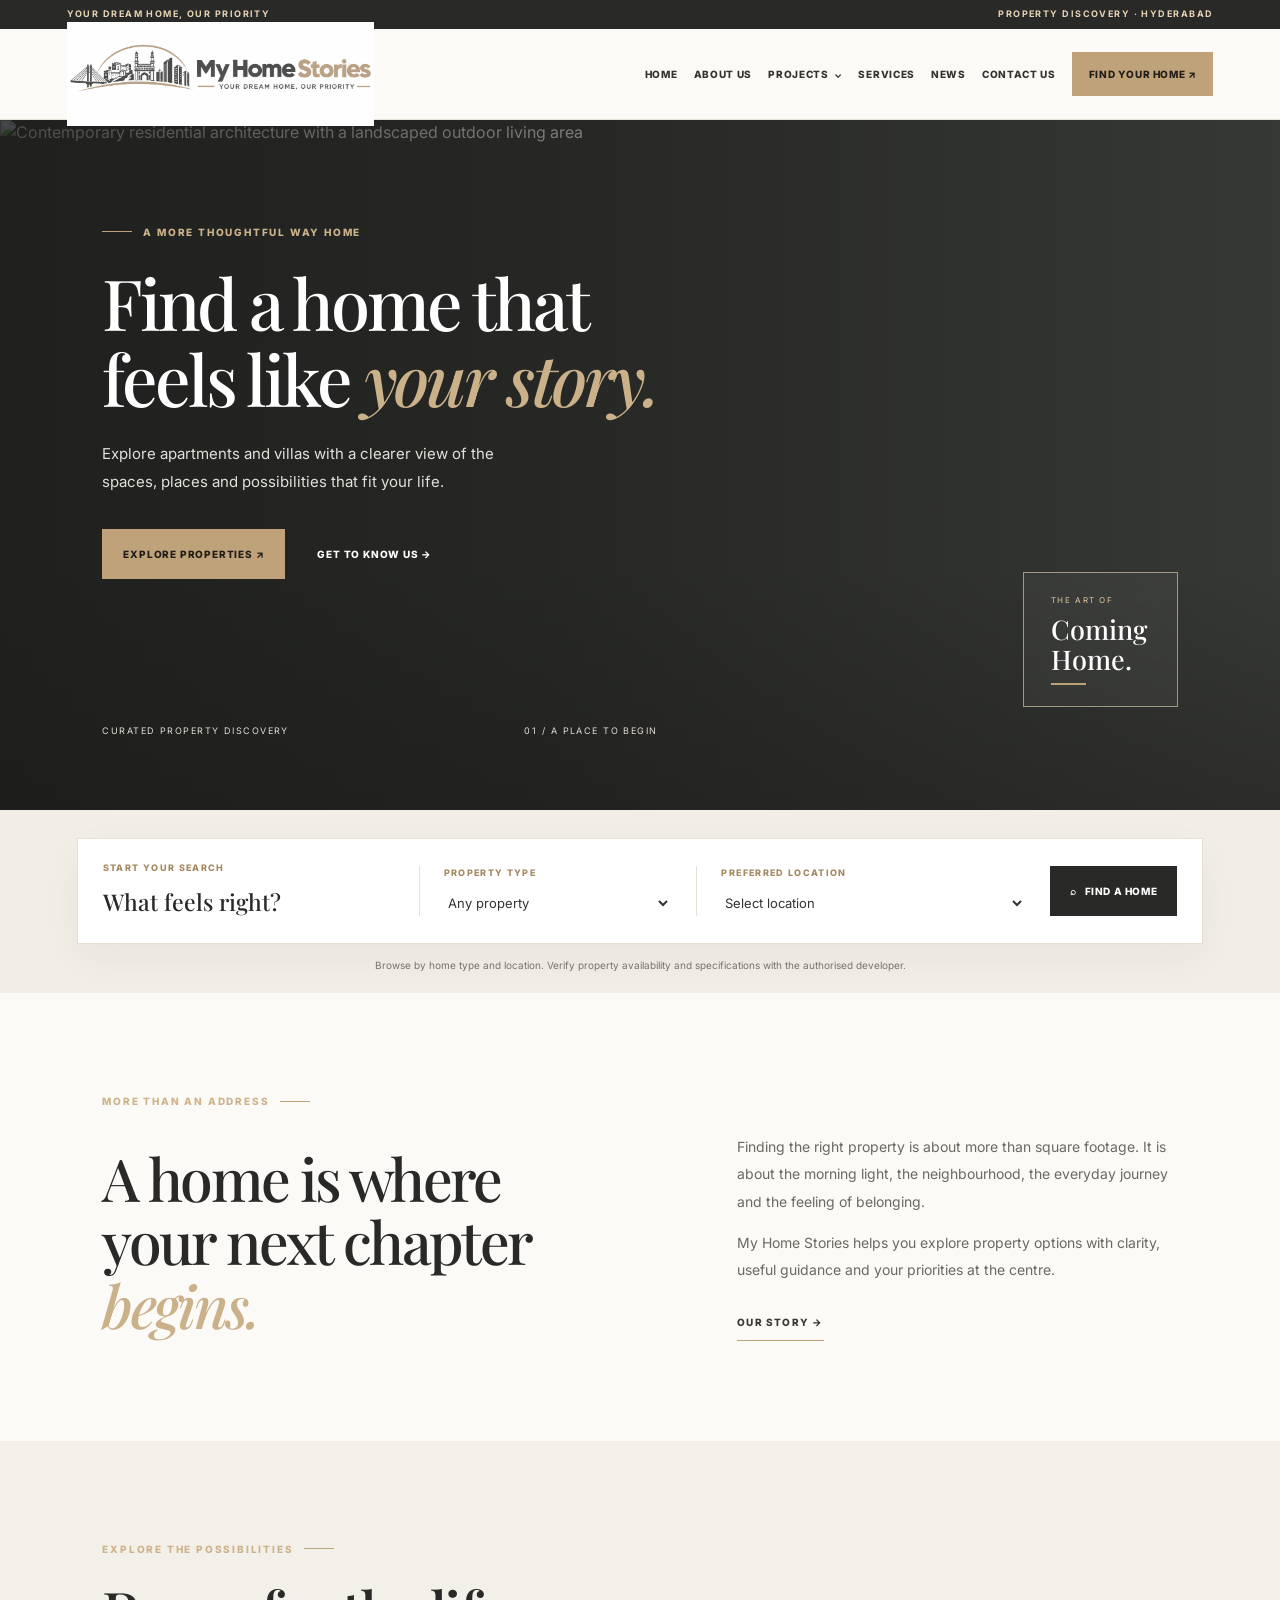
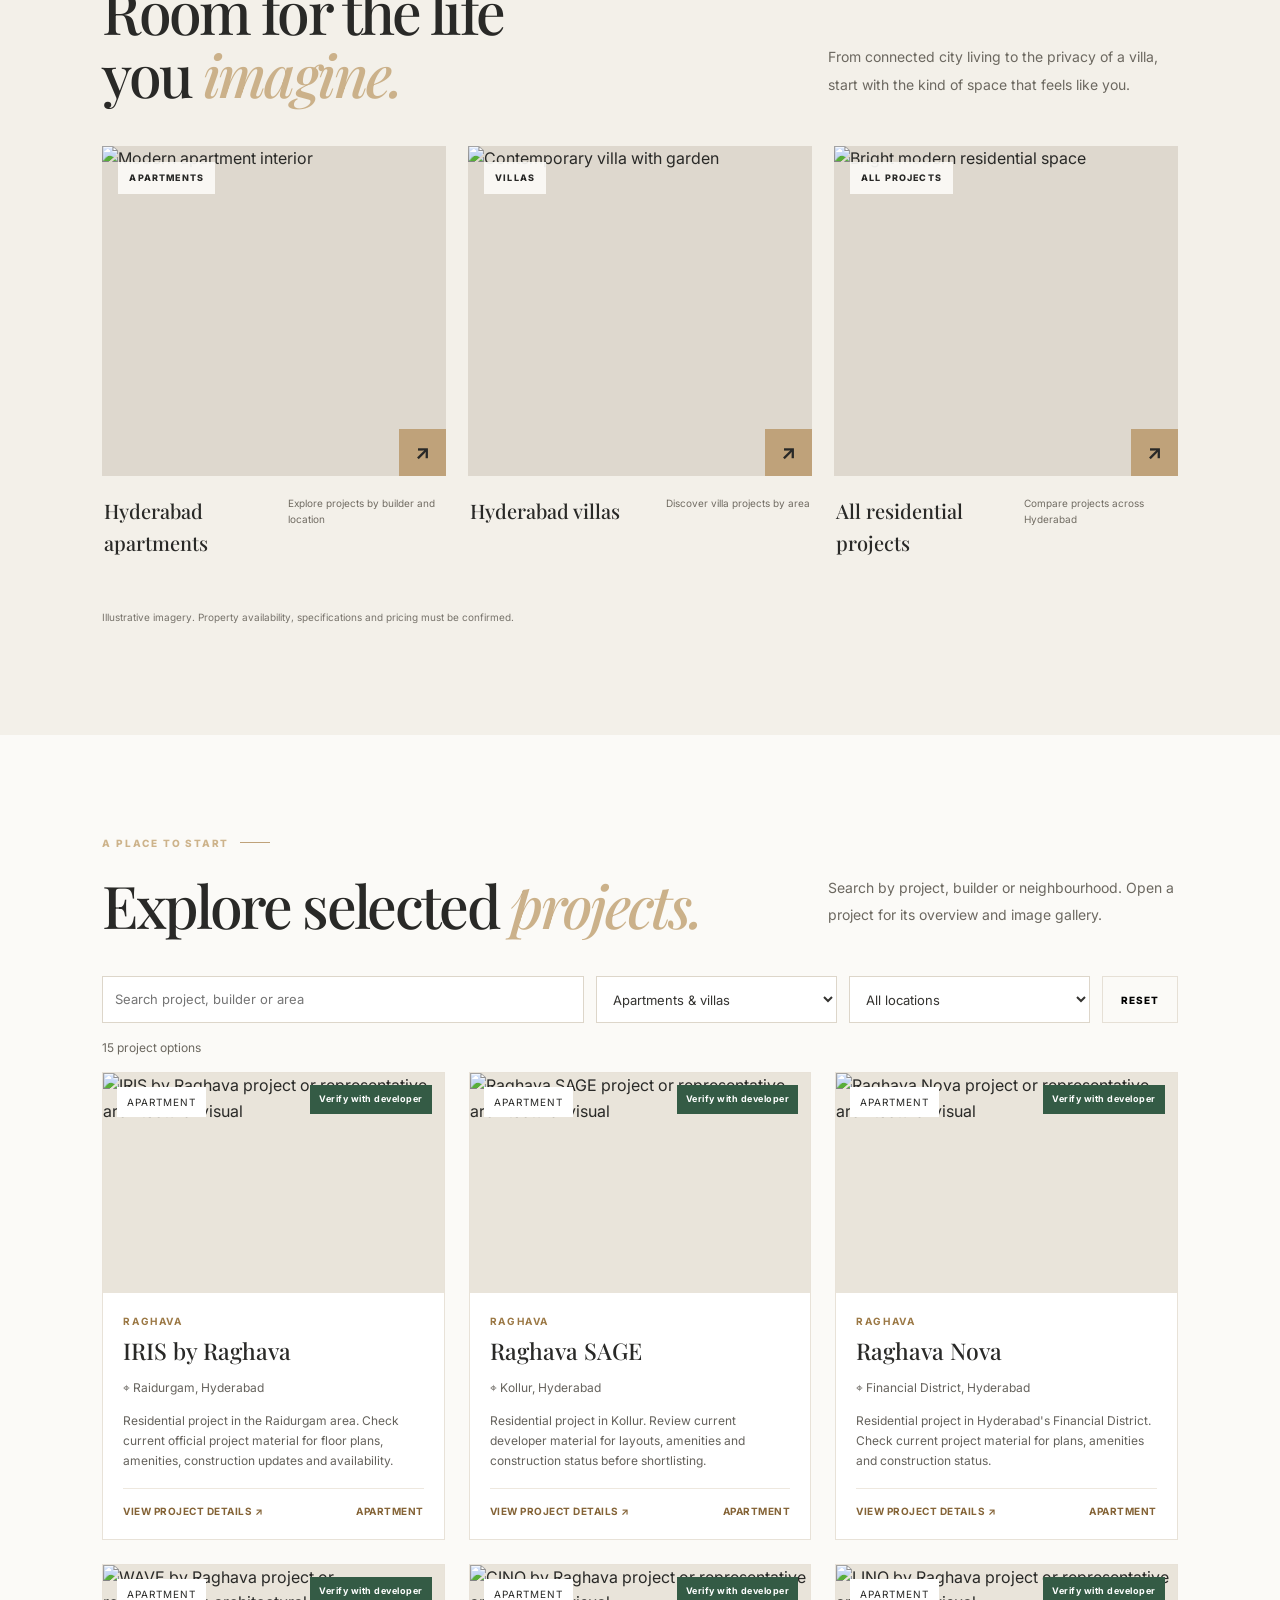
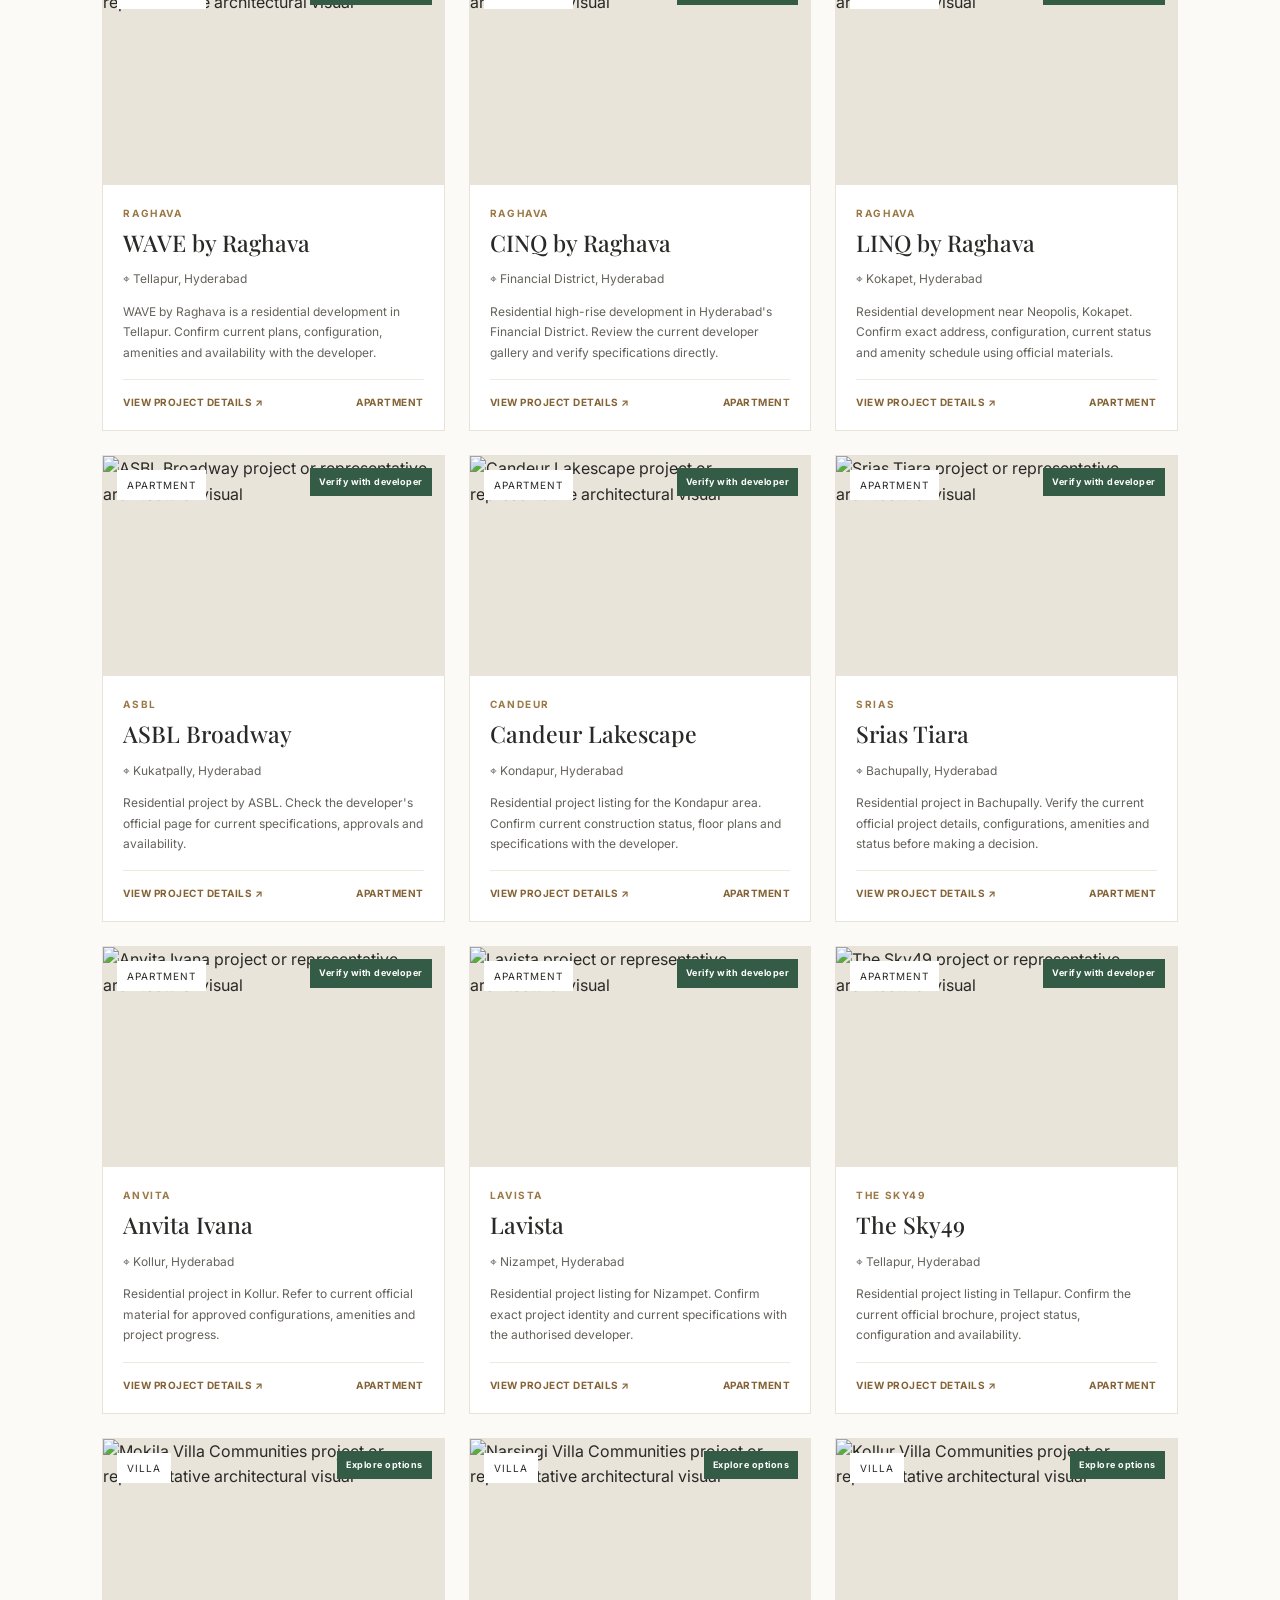
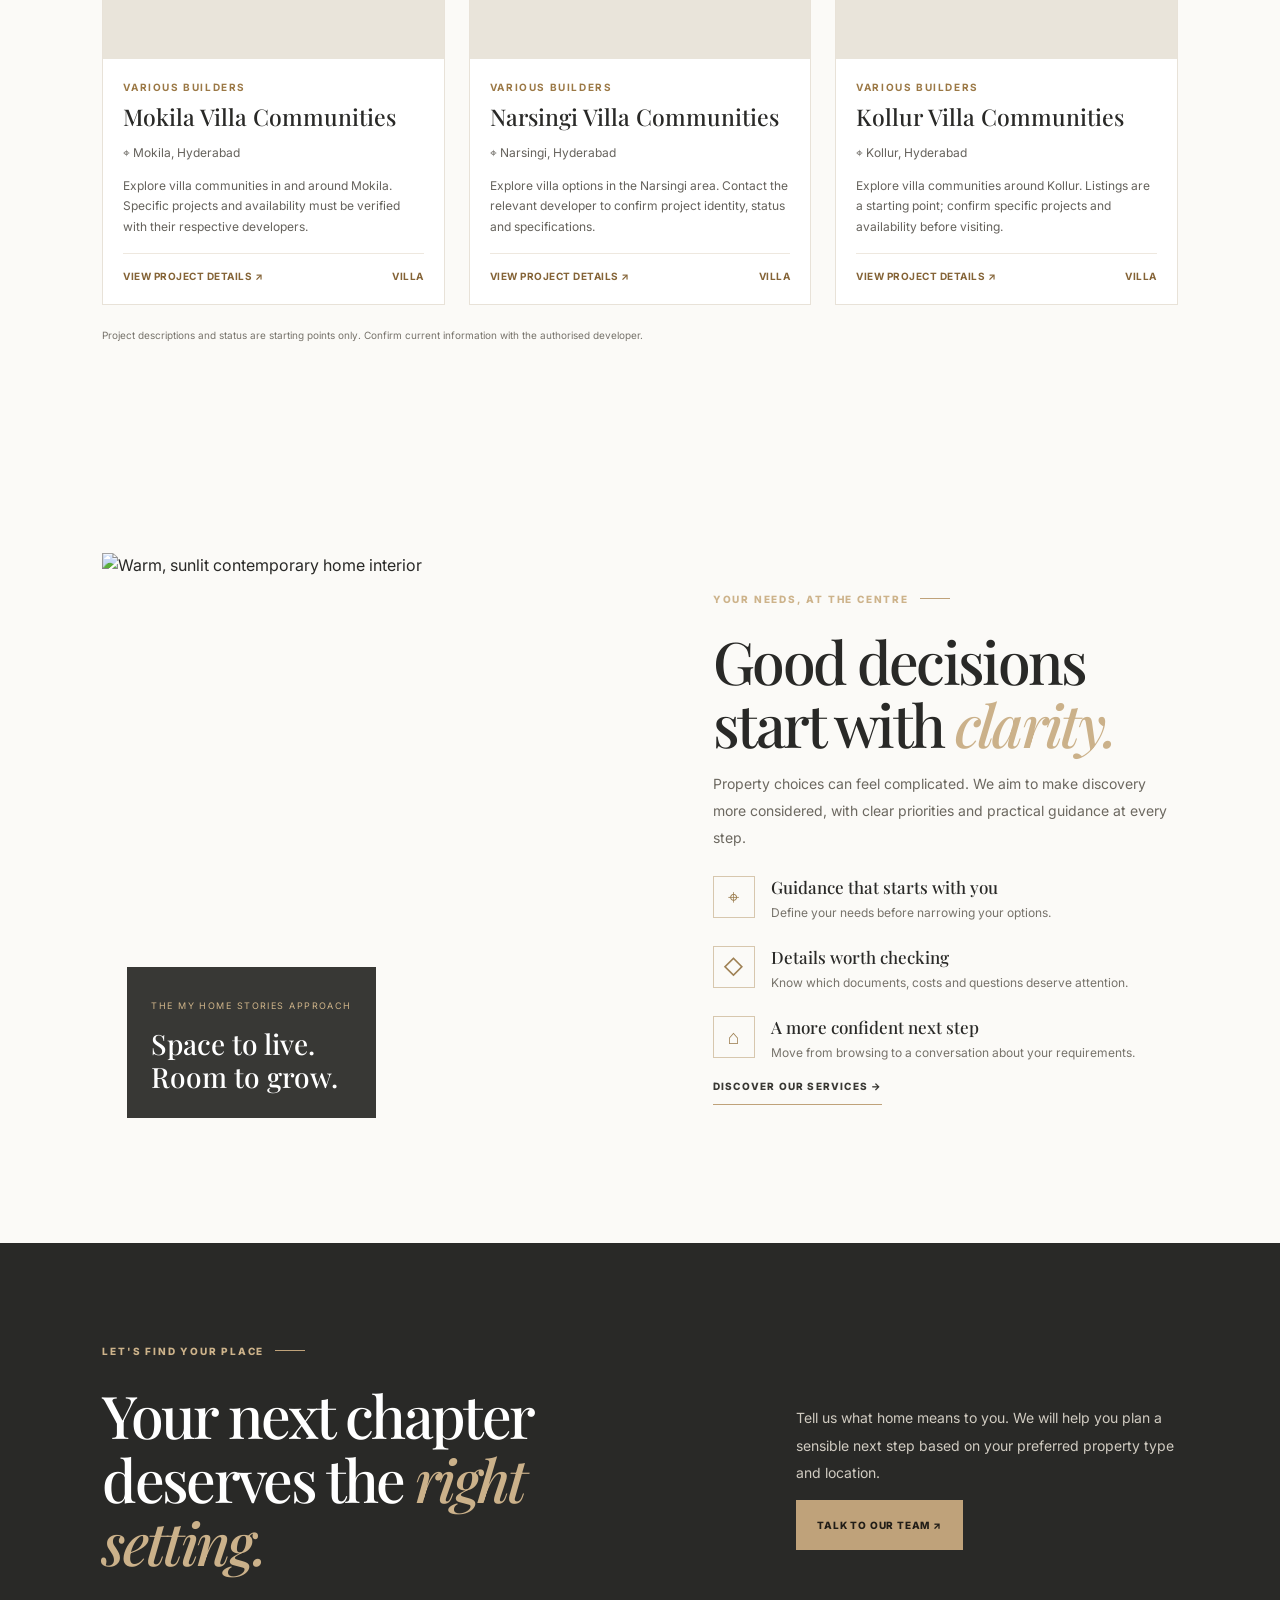
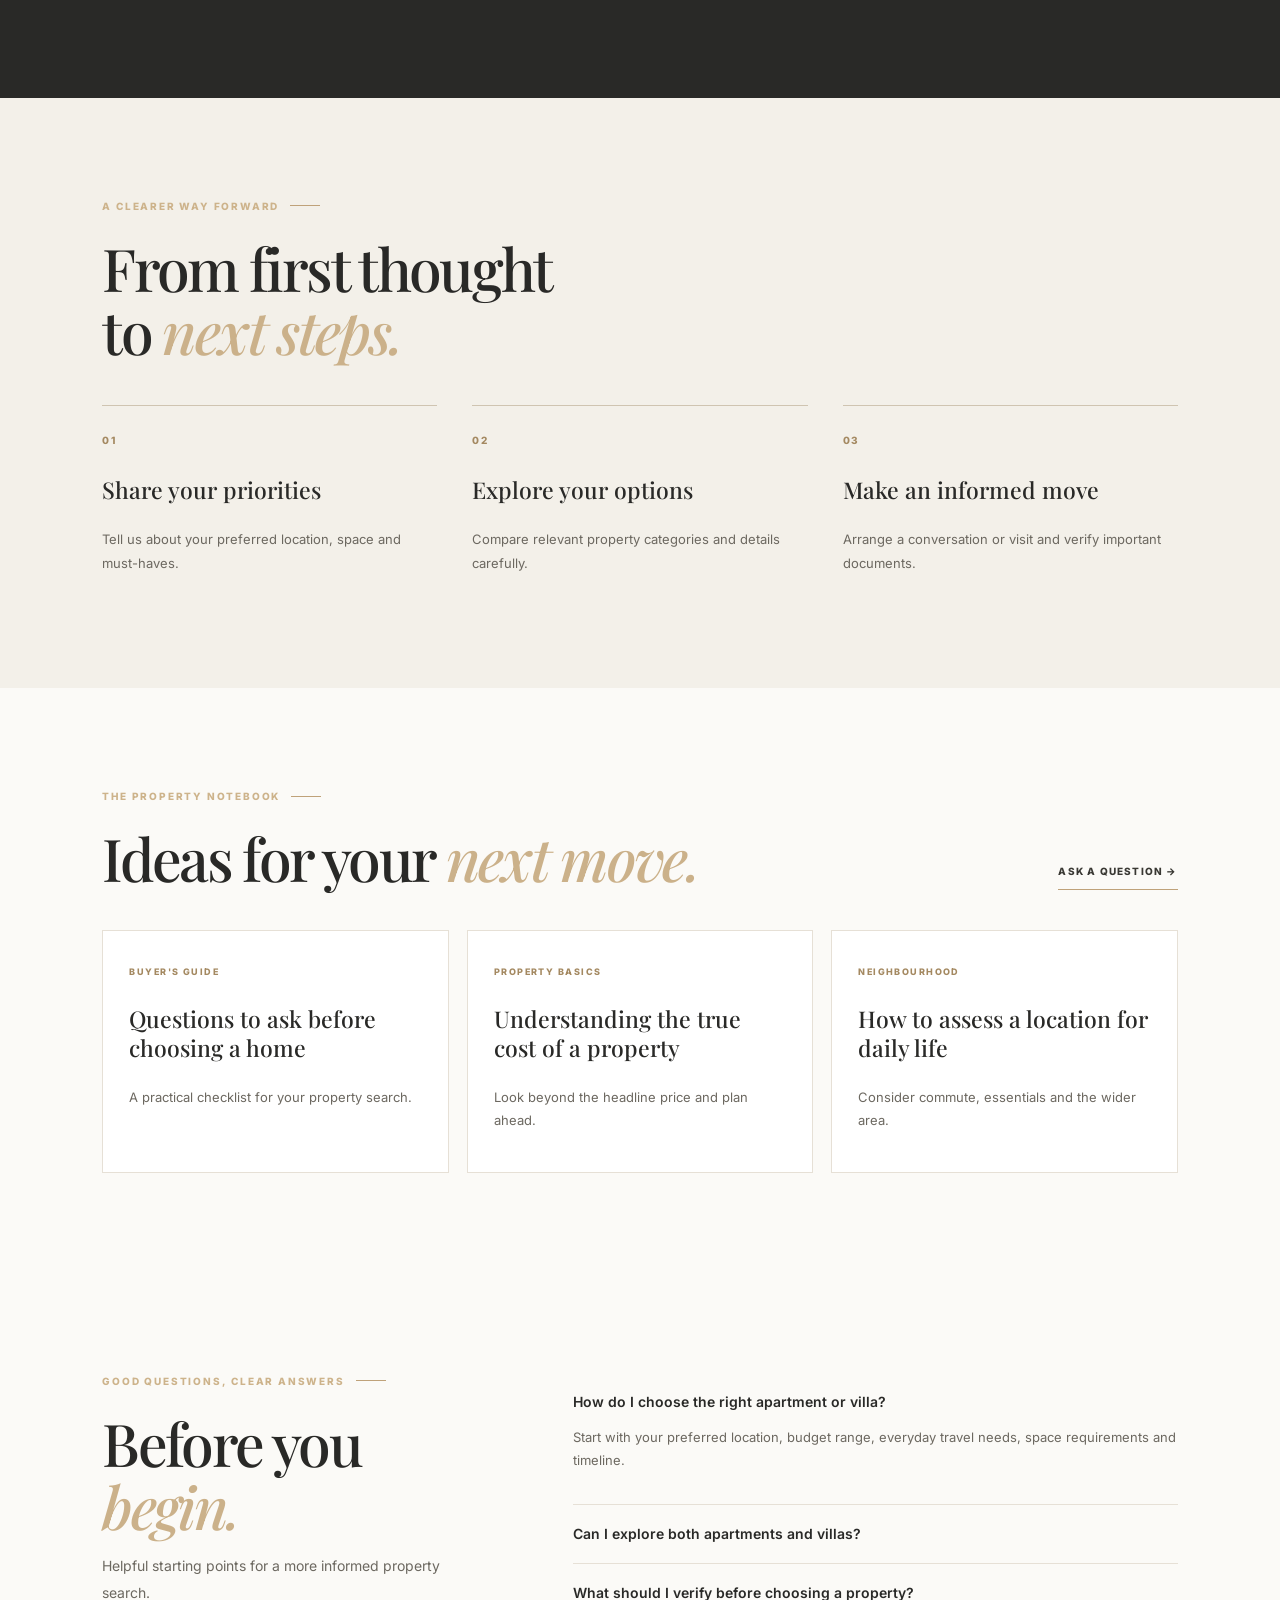
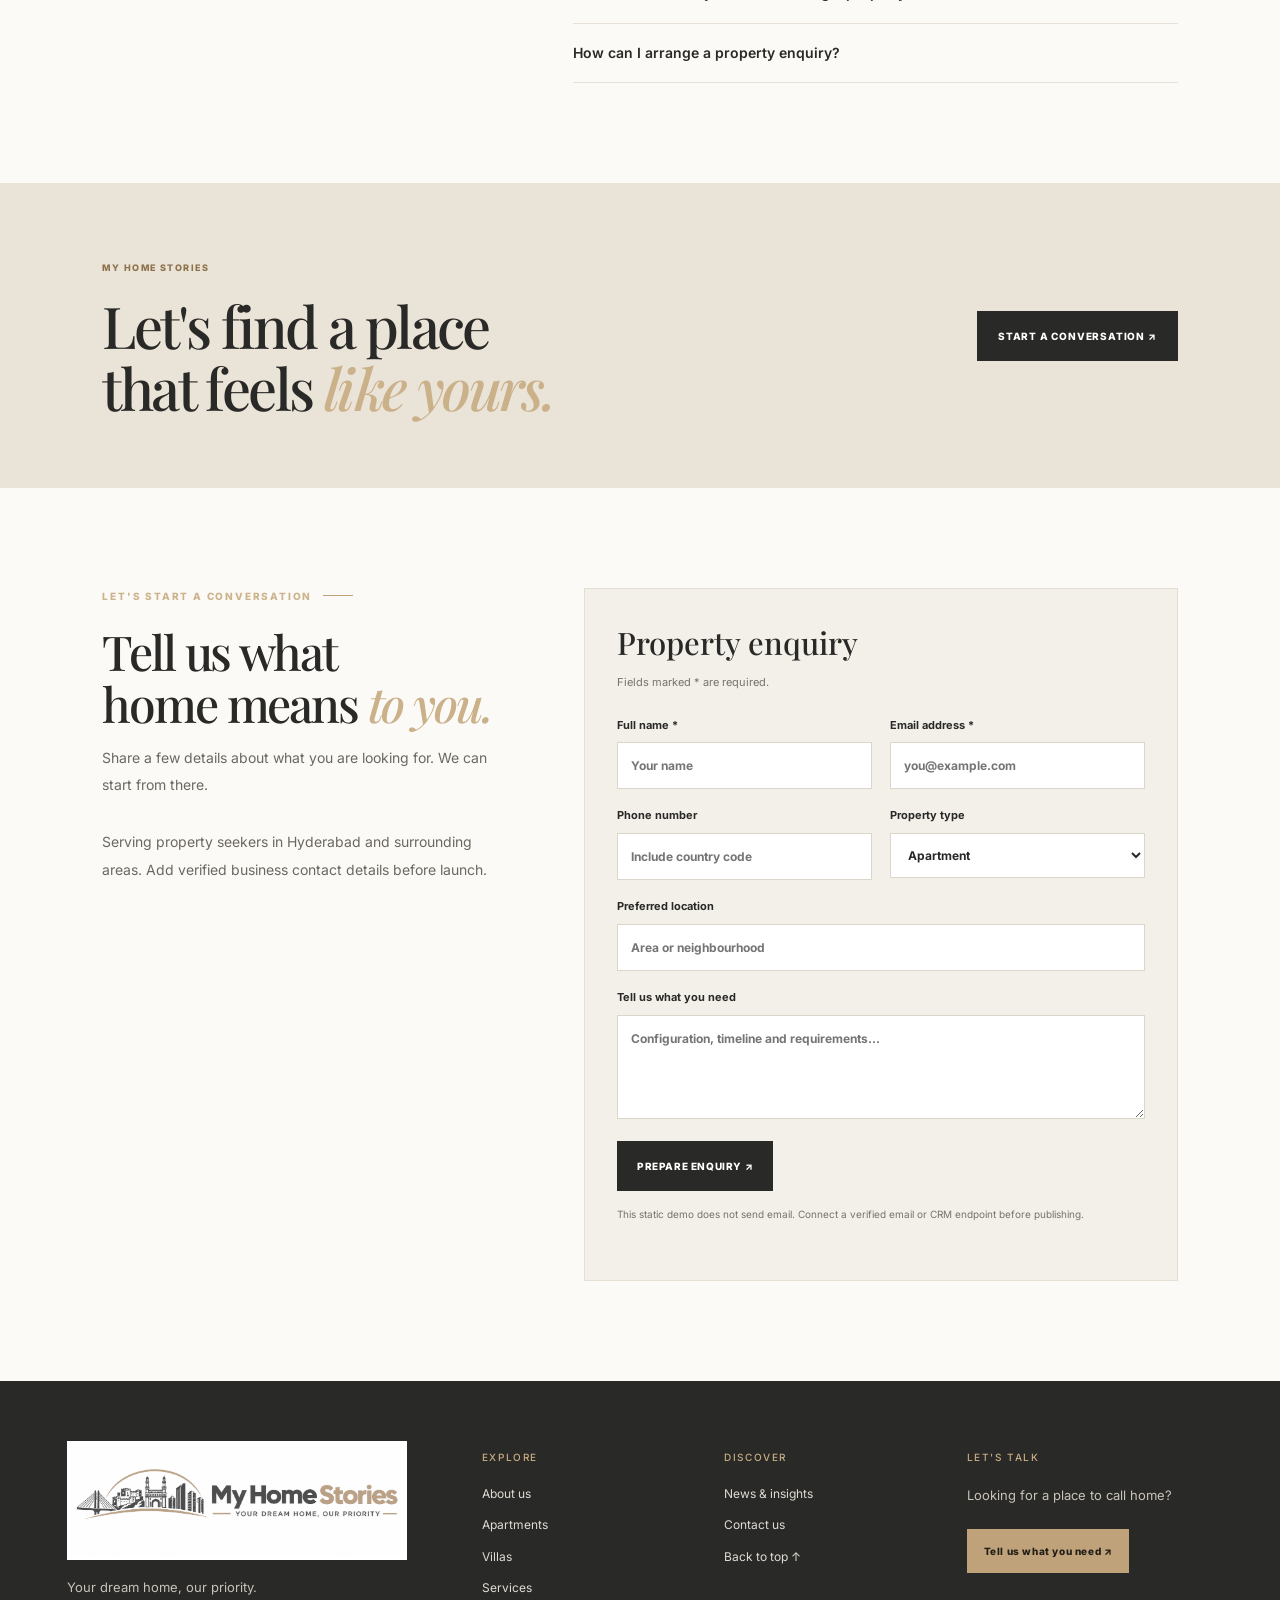
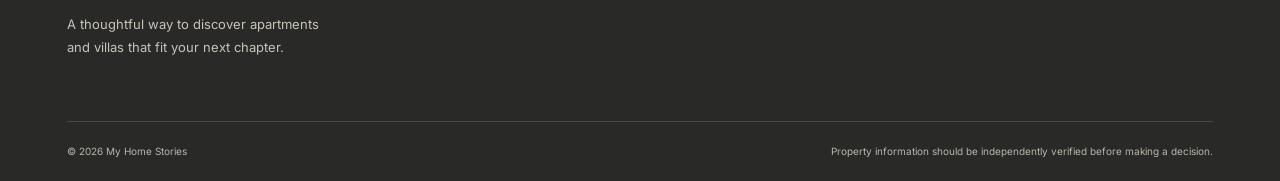
==== commit a019dc07: "Crop whitespace around original logo in header and footer" ====
--- a/index.html
+++ b/index.html
@@ -12,7 +12,7 @@
 <body>
 <div class="topline"><span>YOUR DREAM HOME, OUR PRIORITY</span><span>PROPERTY DISCOVERY · HYDERABAD</span></div>
 <header class="header">
-<a class="brand" href="#home" aria-label="My Home Stories home"><img class="brand-logo" src="assets/my-home-stories-original-logo.webp" alt="My Home Stories — Your dream home, our priority"></a>
+<a class="brand" href="#home" aria-label="My Home Stories home"><span class="brand-logo-crop"><img class="brand-logo" src="assets/my-home-stories-original-logo.webp" alt="My Home Stories — Your dream home, our priority"></span></a>
 <button class="mobile-toggle" id="menuToggle" aria-label="Toggle navigation" aria-expanded="false">☰</button>
 <nav class="nav" id="mainNav" aria-label="Main navigation">
 <a class="nav-item" href="#home">HOME</a><a class="nav-item" href="#about">ABOUT US</a>
@@ -35,6 +35,6 @@
 <section class="last-cta"><div><span>MY HOME STORIES</span><h2>Let's find a place<br>that feels <em>like yours.</em></h2></div><a class="dark-button" href="#contact">START A CONVERSATION ↗</a></section>
 <section class="contact-section section" id="contact"><div class="contact-copy"><div class="section-kicker">LET'S START A CONVERSATION <i></i></div><h2>Tell us what<br>home means <em>to you.</em></h2><p>Share a few details about what you are looking for. We can start from there.</p><p class="contact-note">Serving property seekers in Hyderabad and surrounding areas. Add verified business contact details before launch.</p></div><form id="enquiryForm" class="enquiry-form"><h3>Property enquiry</h3><p>Fields marked * are required.</p><div class="form-grid"><label>Full name *<input name="name" required placeholder="Your name"></label><label>Email address *<input name="email" type="email" required placeholder="you@example.com"></label><label>Phone number<input name="phone" placeholder="Include country code"></label><label>Property type<select name="type"><option>Apartment</option><option>Villa</option><option>Open to options</option></select></label><label class="full">Preferred location<input name="location" placeholder="Area or neighbourhood"></label><label class="full">Tell us what you need<textarea name="message" rows="4" placeholder="Configuration, timeline and requirements..."></textarea></label></div><button class="search-button" type="submit">PREPARE ENQUIRY ↗</button><small>This static demo does not send email. Connect a verified email or CRM endpoint before publishing.</small><p class="form-status" id="formStatus" aria-live="polite"></p></form></section>
 </main>
-<footer class="footer"><div class="footer-main"><div><a class="footer-brand" href="#home" aria-label="My Home Stories home"><img src="assets/my-home-stories-original-logo.webp" alt="My Home Stories — Your dream home, our priority"></a><p>Your dream home, our priority.</p><p class="footer-note">A thoughtful way to discover apartments and villas that fit your next chapter.</p></div><div><h3>EXPLORE</h3><a href="#about">About us</a><a href="#apartments">Apartments</a><a href="#villas">Villas</a><a href="#services">Services</a></div><div><h3>DISCOVER</h3><a href="#news">News & insights</a><a href="#contact">Contact us</a><a href="#home">Back to top ↑</a></div><div><h3>LET'S TALK</h3><p>Looking for a place to call home?</p><a class="footer-cta" href="#contact">Tell us what you need ↗</a></div></div><div class="footer-bottom"><span>© <span id="year"></span> My Home Stories</span><span>Property information should be independently verified before making a decision.</span></div></footer>
+<footer class="footer"><div class="footer-main"><div><a class="footer-brand" href="#home" aria-label="My Home Stories home"><span class="footer-logo-crop"><img src="assets/my-home-stories-original-logo.webp" alt="My Home Stories — Your dream home, our priority"></span></a><p>Your dream home, our priority.</p><p class="footer-note">A thoughtful way to discover apartments and villas that fit your next chapter.</p></div><div><h3>EXPLORE</h3><a href="#about">About us</a><a href="#apartments">Apartments</a><a href="#villas">Villas</a><a href="#services">Services</a></div><div><h3>DISCOVER</h3><a href="#news">News & insights</a><a href="#contact">Contact us</a><a href="#home">Back to top ↑</a></div><div><h3>LET'S TALK</h3><p>Looking for a place to call home?</p><a class="footer-cta" href="#contact">Tell us what you need ↗</a></div></div><div class="footer-bottom"><span>© <span id="year"></span> My Home Stories</span><span>Property information should be independently verified before making a decision.</span></div></footer>
 <div class="modal" id="projectModal" aria-hidden="true"><div class="modal-panel" role="dialog" aria-modal="true" aria-labelledby="modalTitle"><button class="modal-close" id="modalClose" aria-label="Close project details">×</button><img id="modalImage" alt=""><div class="modal-content"><span class="section-kicker" id="modalBuilder"></span><h2 id="modalTitle"></h2><p id="modalLocation"></p><p id="modalDescription"></p><h3>Overview & what to verify</h3><ul id="modalAmenities"></ul><a class="gold-button" href="#contact" id="modalEnquire">ENQUIRE ABOUT THIS PROJECT ↗</a></div></div></div>
 </body></html>
--- a/styles.css
+++ b/styles.css
@@ -1,3 +1,43 @@
 :root{--ink:#292927;--gold:#bfa27a;--gold-light:#d5bb94;--ivory:#fbfaf7;--paper:#f3f0e9;--muted:#6c6860;--line:#e6e0d6;--serif:"Playfair Display",Georgia,serif;--sans:Inter,Arial,sans-serif}*{box-sizing:border-box}html{scroll-behavior:smooth;scroll-padding-top:110px}body{margin:0;background:var(--ivory);color:var(--ink);font-family:var(--sans);line-height:1.6}a{color:inherit}button,input,select,textarea{font:inherit}.topline{height:29px;background:var(--ink);color:#e7d4b5;display:flex;align-items:center;justify-content:space-between;padding:0 5.2%;font-size:9px;letter-spacing:.16em;font-weight:700}.header{height:91px;padding:0 5.2%;display:flex;align-items:center;justify-content:space-between;background:#fbfaf7f5;border-bottom:1px solid var(--line);position:sticky;top:0;z-index:100;backdrop-filter:blur(12px)}.brand{display:flex;align-items:center;gap:10px;text-decoration:none}.brand-mark{width:42px;height:42px;border:1px solid var(--gold);color:#b08e5f;display:grid;place-items:center;border-radius:50%;font-size:30px}.brand-words{font-size:22px;font-weight:800;letter-spacing:-1.2px;line-height:1.05}.brand-words b,.footer-brand b{color:#b79a73}.brand-words small{display:block;font-size:7px;letter-spacing:.16em;font-weight:700;margin-top:7px;color:#66625b}.nav{display:flex;align-items:center;gap:clamp(12px,1.6vw,25px)}.nav-item{display:flex;align-items:center;gap:5px;background:none;border:0;text-decoration:none;color:#343330;font-size:10px;font-weight:800;letter-spacing:.07em;white-space:nowrap;padding:12px 0;cursor:pointer}.nav-item:hover,.nav-item:focus-visible{color:#a8895e}.nav-group{position:relative}.dropdown{position:absolute;display:none;top:100%;left:-18px;min-width:180px;padding:8px;background:white;border:1px solid var(--line);box-shadow:0 14px 35px #24211a16}.dropdown a{padding:12px 10px;text-decoration:none;font-size:13px;display:block}.dropdown a:hover{background:#f5f0e7}.nav-group:hover .dropdown,.nav-group.open .dropdown{display:block}.nav-cta,.footer-cta{display:inline-flex;align-items:center;gap:9px;background:var(--gold);color:#211d17;text-decoration:none;font-size:10px;font-weight:800;letter-spacing:.06em;padding:14px 17px;white-space:nowrap;border:0;cursor:pointer}.nav-cta:hover,.footer-cta:hover,.gold-button:hover{background:var(--gold-light);transform:translateY(-2px)}.mobile-toggle{display:none;background:transparent;border:0;font-size:24px;cursor:pointer}.hero{height:min(690px,72vw);min-height:550px;position:relative;background:#383a37;color:white;overflow:hidden}.hero-image{position:absolute;inset:0;width:100%;height:100%;object-fit:cover;object-position:center 58%}.hero-shade{position:absolute;inset:0;background:linear-gradient(90deg,#191a18c9,#191a1894 43%,#191a180f),linear-gradient(0deg,#1414124d,transparent 35%)}.hero-content{position:absolute;left:8%;top:15%;max-width:600px}.eyebrow,.section-kicker{display:flex;align-items:center;gap:11px;font-size:10px;font-weight:800;letter-spacing:.18em;color:#cdb38b}.eyebrow i,.section-kicker i{display:inline-block;width:30px;height:1px;background:var(--gold)}h1,h2,h3{font-weight:500}.hero h1,.intro h2,.section-head h2,.promise-copy h2,.dark-band h2,.process h2,.faq h2,.last-cta h2,.contact-copy h2{font-family:var(--serif);font-size:clamp(43px,5.5vw,76px);font-weight:500;line-height:1.08;letter-spacing:-.045em;margin:24px 0}.hero h1 em,.intro h2 em,.section-head h2 em,.promise-copy h2 em,.dark-band h2 em,.process h2 em,.faq h2 em,.last-cta h2 em,.contact-copy h2 em{color:#cbb18a;font-weight:500}.hero-content>p{font-size:15px;line-height:1.9;color:#e3e0d9;max-width:420px}.hero-actions{display:flex;align-items:center;gap:22px;margin-top:32px}.gold-button,.dark-button{display:inline-flex;justify-content:center;align-items:center;gap:12px;padding:17px 21px;background:var(--gold);color:#211d17;text-decoration:none;font-size:10px;font-weight:800;letter-spacing:.08em;transition:all .2s;border:0;cursor:pointer}.text-button{color:white;text-decoration:none;font-size:10px;font-weight:800;letter-spacing:.08em;padding:17px 10px}.hero-foot{position:absolute;top:500px;left:0;right:0;display:flex;justify-content:space-between;max-width:1100px;font-size:9px;letter-spacing:.16em;color:#e3ded5}.hero-stamp{position:absolute;right:8%;bottom:15%;border:1px solid #e3d1b0a1;padding:21px 27px;background:#ffffff0c;backdrop-filter:blur(8px);display:flex;flex-direction:column;min-width:155px}.hero-stamp span{font-size:8px;letter-spacing:.2em;color:#dfc69f}.hero-stamp b{font-family:var(--serif);font-size:27px;line-height:1.1;font-weight:500;margin:8px 0}.hero-stamp i{width:35px;height:2px;background:var(--gold)}.search-wrap{position:relative;z-index:2;background:#f2eee6;padding:28px 6% 20px}.search-bar{max-width:1200px;margin:0 auto;display:grid;grid-template-columns:1.15fr 1fr 1.3fr auto;align-items:center;gap:25px;background:#fff;padding:22px 25px;box-shadow:0 14px 40px #28241b0c;border:1px solid #e7e0d5}.search-intro span,.search-bar label>span{display:block;font-size:9px;letter-spacing:.15em;font-weight:800;color:#a48961;margin-bottom:9px}.search-intro strong{font-family:var(--serif);font-size:23px;font-weight:500}.search-bar label{display:block;border-left:1px solid var(--line);padding-left:24px}.search-bar select,.filters input,.filters select{width:100%;border:1px solid #ddd6ca;outline:none;background:#fff;color:#343330;font-size:13px;padding:12px}.search-bar label select{border:0;padding:4px 0}.search-button{display:flex;align-items:center;justify-content:center;gap:9px;border:0;background:var(--ink);color:white;padding:17px 20px;font-size:10px;font-weight:800;letter-spacing:.06em;cursor:pointer;white-space:nowrap}.search-button:hover{background:var(--gold);color:#211d17}.search-disclaimer{font-size:10px;color:#77736b;text-align:center;margin:13px 0 0}.section{padding:100px 8%}.intro-grid{display:grid;grid-template-columns:1.1fr .9fr;gap:9%;align-items:center;margin-top:10px}.intro h2,.section-head h2,.promise-copy h2,.process h2,.faq h2,.contact-copy h2{font-size:clamp(40px,4.6vw,61px);margin:22px 0 0}.intro-grid>div p,.section-head>p,.promise-copy>p,.dark-band>div>p,.faq>div>p,.contact-copy>p{font-size:14px;line-height:1.95;color:var(--muted)}.inline-link{display:inline-flex;align-items:center;gap:12px;text-decoration:none;color:#393833;font-size:10px;font-weight:800;letter-spacing:.12em;margin-top:16px;border-bottom:1px solid var(--gold);padding:0 0 10px}.discovery{background:#f3f0e9}.section-head{display:flex;justify-content:space-between;align-items:end;gap:30px;margin-bottom:40px}.section-head>p{max-width:350px;margin-bottom:8px}.category-grid{display:grid;grid-template-columns:repeat(3,minmax(0,1fr));gap:22px}.category-card{text-decoration:none;min-width:0}.category-image{height:330px;position:relative;overflow:hidden;background:#ded8ce}.category-image img{width:100%;height:100%;object-fit:cover;transition:transform .55s}.category-card:hover img{transform:scale(1.045)}.category-image>span{position:absolute;top:16px;left:16px;background:#fbfaf7ed;padding:9px 11px;font-size:9px;letter-spacing:.13em;font-weight:800}.category-image>b{position:absolute;bottom:0;right:0;width:47px;height:47px;background:var(--gold);display:grid;place-items:center;font-size:20px}.category-info{display:flex;justify-content:space-between;align-items:start;gap:10px;padding:19px 2px}.category-info h3{font-family:var(--serif);font-size:20px;margin:0 0 9px}.category-info p{font-size:10px;color:#716c63;margin:0}.sample-note{font-size:10px;color:#77736b;margin-top:22px}.project-section{background:#fbfaf7}.filters{display:grid;grid-template-columns:2fr 1fr 1fr auto;gap:12px;margin:20px 0 10px}.filters input,.filters select{min-width:0}.reset-button{background:none;border:1px solid var(--line);padding:10px 18px;font-size:10px;font-weight:800;letter-spacing:.1em;cursor:pointer}.results-count{font-size:12px;color:var(--muted);margin:15px 0}.project-grid{display:grid;grid-template-columns:repeat(3,minmax(0,1fr));gap:24px}.project-card{border:1px solid #e8e2d8;background:#fff;min-width:0;transition:transform .2s,box-shadow .2s;cursor:pointer}.project-card:hover{transform:translateY(-3px);box-shadow:0 12px 34px #26231c0d}.project-card img{width:100%;height:220px;object-fit:cover;display:block}.project-card .image-wrap{height:220px;position:relative;overflow:hidden;background:#e9e4da}.image-wrap .tag{position:absolute;top:14px;left:14px;background:#fff;padding:7px 10px;font-size:10px;text-transform:uppercase;letter-spacing:1px}.image-wrap .status{position:absolute;right:12px;top:12px;background:#345b45;color:white;padding:7px 9px;font-size:9px;font-weight:700;letter-spacing:.5px}.card-body{padding:20px}.builder{font-size:10px;letter-spacing:1.6px;text-transform:uppercase;color:#9b7845;font-weight:700}.card-body h3{margin:8px 0 10px;font:500 23px/1.25 var(--serif)}.card-body p{color:#65625c;font-size:12px;line-height:1.7}.card-foot{display:flex;justify-content:space-between;gap:8px;border-top:1px solid #eee8df;padding-top:14px;margin-top:16px;color:#846336;font-size:10px;font-weight:700;letter-spacing:.5px}.promise{display:grid;grid-template-columns:1.05fr .95fr;gap:9%;align-items:center}.promise-visual{height:590px;position:relative}.promise-visual>img{width:100%;height:100%;object-fit:cover}.visual-label{position:absolute;bottom:25px;left:25px;background:#292927ed;color:white;padding:24px}.visual-label span{font-size:9px;letter-spacing:.16em;color:#d0b58a}.visual-label b{display:block;font:500 28px/1.2 var(--serif);margin-top:10px}.promise-item{display:flex;gap:16px;margin-top:24px}.promise-item>span{width:42px;height:42px;flex:0 0 42px;border:1px solid #d7c7ae;color:#9e8053;display:grid;place-items:center;font-size:20px}.promise-item h3{font:500 17px var(--serif);margin:0 0 5px}.promise-item p{font-size:12px;color:#77736b;margin:0}.dark-band{background:var(--ink);color:white;display:grid;grid-template-columns:1fr .65fr;align-items:center;gap:10%}.dark-band h2{font-size:clamp(38px,4.6vw,60px)}.dark-band>div>p{color:#d0cbc1}.process{background:#f3f0e9}.steps{display:grid;grid-template-columns:repeat(3,1fr);gap:35px;margin-top:42px}.steps article{border-top:1px solid #cfc4b1;padding-top:20px}.steps article>span{font-size:10px;letter-spacing:.15em;color:#a48961;font-weight:800}.steps h3{font:500 23px var(--serif)}.steps p{font-size:13px;line-height:1.8;color:var(--muted)}.news-grid{display:grid;grid-template-columns:repeat(3,1fr);gap:18px}.news-grid article{padding:26px;border:1px solid var(--line);background:white}.news-grid article>span{font-size:9px;letter-spacing:.16em;color:#a48961;font-weight:800}.news-grid h3{font:500 23px/1.25 var(--serif)}.news-grid p{font-size:13px;color:var(--muted);line-height:1.8}.faq{display:grid;grid-template-columns:.75fr 1.25fr;gap:10%}.faq-list details{border-bottom:1px solid var(--line);padding:18px 0}.faq-list summary{cursor:pointer;font-weight:600;font-size:14px;display:flex;justify-content:space-between;gap:20px}.faq-list details p{font-size:13px;line-height:1.8;color:var(--muted)}.last-cta{padding:70px 8%;display:flex;align-items:center;justify-content:space-between;gap:30px;background:#eae3d7}.last-cta>div>span{font-size:9px;letter-spacing:.16em;font-weight:800;color:#8d714b}.last-cta h2{font-size:clamp(38px,4.5vw,58px);margin:15px 0 0}.dark-button{background:var(--ink);color:white}.contact-section{display:grid;grid-template-columns:.8fr 1.2fr;gap:8%;align-items:start}.contact-copy h2{font-size:48px}.contact-note{margin-top:30px!important}.enquiry-form{padding:32px;background:#f3f0e9;border:1px solid #e5ded3}.enquiry-form h3{font:500 31px var(--serif);margin:0 0 8px}.enquiry-form>p{font-size:11px;color:#77736b;margin-bottom:25px}.form-grid{display:grid;grid-template-columns:1fr 1fr;gap:18px}.form-grid label{font-size:11px;font-weight:700;display:flex;flex-direction:column;gap:8px}.form-grid input,.form-grid select,.form-grid textarea{width:100%;font-size:12px;padding:13px;border:1px solid #dcd5c9;background:white;color:var(--ink)}.form-grid input:focus,.form-grid select:focus,.form-grid textarea:focus{outline:2px solid var(--gold);outline-offset:1px}.full{grid-column:1/-1}.enquiry-form>button{margin-top:22px}.enquiry-form small{display:block;font-size:10px;line-height:1.7;color:#77736b;margin-top:15px}.form-status{font-size:13px;color:#31583f}.footer{background:var(--ink);color:#f8f5ef;padding:60px 5.2% 0}.footer-main{display:grid;grid-template-columns:1.5fr .8fr .8fr 1fr;gap:45px;padding-bottom:48px}.footer-brand{font-family:var(--serif);font-size:29px;color:white;text-decoration:none}.footer-main p{font-size:13px;color:#c8c3b9;line-height:1.8}.footer-note{max-width:270px}.footer-main h3{font-size:10px;letter-spacing:.16em;color:#c9ad82;margin:8px 0 19px}.footer-main>div>a:not(.footer-brand):not(.footer-cta){display:block;text-decoration:none;color:#e0dcd4;font-size:12px;margin:12px 0}.footer-cta{margin-top:8px}.footer-bottom{border-top:1px solid #4a4842;min-height:60px;display:flex;align-items:center;justify-content:space-between;gap:15px;color:#b9b5ad;font-size:10px}.footer-bottom span:last-child{text-align:right}.modal{display:none;position:fixed;inset:0;z-index:500;background:#171714d9;padding:4vh 4vw;overflow:auto}.modal.open{display:grid;place-items:center}.modal-panel{position:relative;background:var(--ivory);width:min(1000px,100%);max-height:92vh;overflow:auto;display:grid;grid-template-columns:1fr 1fr}.modal-panel>img{width:100%;height:100%;min-height:450px;object-fit:cover}.modal-content{padding:38px}.modal-content h2{font:500 38px/1.15 var(--serif)}.modal-content p,.modal-content li{font-size:13px;line-height:1.8;color:var(--muted)}.modal-close{position:absolute;right:12px;top:12px;z-index:1;border:0;background:#fff;width:38px;height:38px;font-size:25px;cursor:pointer}.modal-content ul{padding-left:20px}.modal-content .gold-button{margin-top:15px}.section-kicker{font-size:10px}.nav-item:focus-visible,.gold-button:focus-visible,.search-button:focus-visible{outline:2px solid #a7834e;outline-offset:3px}@media(max-width:1050px){.header{height:78px}.mobile-toggle{display:block}.nav{display:none;position:absolute;top:100%;left:0;right:0;background:var(--ivory);padding:18px 5%;border-bottom:1px solid var(--line);align-items:stretch;flex-direction:column;gap:3px}.nav.open{display:flex}.nav-item{font-size:12px}.nav-cta{justify-content:center;margin-top:8px}.dropdown{position:static;box-shadow:none;margin:0 0 8px 10px}.category-grid,.project-grid{grid-template-columns:repeat(2,minmax(0,1fr))}.filters{grid-template-columns:repeat(2,minmax(0,1fr))}.filterTitle{grid-column:1/-1}.promise{gap:5%}.promise-visual{height:480px}.footer-main{grid-template-columns:1fr 1fr;gap:28px}}@media(max-width:650px){.topline{padding:0 5%;font-size:8px}.topline span:last-child{display:none}.header{padding:0 5%;height:72px}.brand-words{font-size:19px}.brand-mark{width:36px;height:36px}.brand-words small{font-size:6px}.hero{height:610px;min-height:0}.hero-content{left:6%;right:6%;top:13%}.hero h1{font-size:clamp(42px,12vw,58px)}.hero-stamp{right:6%;bottom:8%;padding:14px 17px;min-width:120px}.hero-stamp b{font-size:22px}.hero-foot{top:440px;font-size:7px}.hero-actions{gap:8px;flex-wrap:wrap}.gold-button,.text-button{padding:14px 13px;font-size:9px}.search-wrap{padding:20px 5%}.search-bar{grid-template-columns:1fr;gap:15px;padding:20px}.search-bar label{border-left:0;border-top:1px solid var(--line);padding:13px 0 0}.section{padding:65px 6%}.intro-grid,.promise,.dark-band,.faq,.contact-section{grid-template-columns:1fr;gap:28px}.intro-grid{margin-top:0}.intro h2,.section-head h2,.promise-copy h2,.process h2,.faq h2,.contact-copy h2{font-size:42px}.section-head{align-items:start;flex-direction:column;gap:10px}.category-grid,.project-grid,.news-grid,.steps{grid-template-columns:1fr}.category-image{height:280px}.filters{grid-template-columns:1fr 1fr}.filters input{grid-column:1/-1}.promise-visual{height:420px}.dark-band{gap:10px}.last-cta{padding:55px 6%;align-items:flex-start;flex-direction:column}.last-cta h2{font-size:42px}.form-grid{grid-template-columns:1fr}.full{grid-column:auto}.enquiry-form{padding:23px}.footer{padding:42px 5% 0}.footer-main{grid-template-columns:1fr 1fr;gap:20px}.footer-main>div:first-child{grid-column:1/-1}.footer-bottom{padding:15px 0;align-items:flex-start;flex-direction:column}.footer-bottom span:last-child{text-align:left}.modal{padding:2vh 3vw}.modal-panel{grid-template-columns:1fr;max-height:96vh}.modal-panel>img{height:220px;min-height:220px}.modal-content{padding:24px}.modal-content h2{font-size:31px}}
 /* Clear brand logo treatment */
 .brand{display:flex;align-items:center;min-width:0;flex:0 1 360px}.brand-logo{display:block;width:clamp(230px,27vw,360px);height:auto;max-height:66px;object-fit:contain;object-position:left center}.footer-brand{display:inline-flex;max-width:360px}.footer-brand img{display:block;width:min(100%,340px);height:auto;max-height:86px;object-fit:contain;object-position:left center;background:#fff;padding:5px 8px}.footer-main>div:first-child{min-width:0}@media(max-width:1050px){.brand{flex:0 1 310px}.brand-logo{width:clamp(200px,34vw,300px);max-height:58px}}@media(max-width:650px){.brand{flex:0 1 255px}.brand-logo{width:clamp(180px,60vw,250px);max-height:52px}.footer-brand img{width:min(100%,300px);max-height:74px}}
+
+
+/* Exact uploaded logo: preserve its original proportions and keep it legible */
+.header .brand{flex:0 1 270px;min-width:0;max-width:270px;display:flex;align-items:center;overflow:visible}
+.header .brand-logo{display:block;width:100%;height:auto;max-height:none;max-width:270px;object-fit:contain;object-position:left center;background:transparent;flex-shrink:0}
+.footer .footer-brand{display:inline-flex;width:min(100%,340px);max-width:340px;align-items:center;background:#fff;padding:4px 6px}
+.footer .footer-brand img{display:block;width:100%;height:auto;max-height:none;max-width:100%;object-fit:contain;object-position:left center;padding:0;background:transparent}
+.footer-main>div:first-child{min-width:0}
+@media(max-width:1050px){
+ .header .brand{flex-basis:245px;max-width:245px}
+ .header .brand-logo{max-width:245px}
+}
+@media(max-width:650px){
+ .header{height:76px}
+ .header .brand{flex-basis:195px;max-width:195px}
+ .header .brand-logo{max-width:195px}
+ .mobile-toggle{flex:0 0 auto;margin-left:10px}
+ .footer .footer-brand{width:min(100%,300px)}
+}
+
+
+/* Header logo visibility fix: larger on desktop, balanced with navigation */
+.header{gap:clamp(12px,2vw,30px)}
+.header .brand{flex:0 1 clamp(280px,24vw,360px);width:clamp(280px,24vw,360px);max-width:360px;min-width:0}
+.header .brand-logo{width:100%;max-width:360px;height:auto;max-height:none;object-fit:contain;object-position:left center}
+.nav{flex:0 1 auto;min-width:0;gap:clamp(9px,1.25vw,20px)}
+@media(max-width:1150px){
+ .header .brand{flex-basis:250px;width:250px;max-width:250px}
+ .header .brand-logo{max-width:250px}
+}
+@media(max-width:1050px){
+ .header{gap:12px}
+ .header .brand{flex:0 1 280px;width:280px;max-width:280px}
+ .header .brand-logo{max-width:280px}
+}
+@media(max-width:650px){
+ .header{gap:8px}
+ .header .brand{flex:0 1 min(72vw,270px);width:min(72vw,270px);max-width:min(72vw,270px)}
+ .header .brand-logo{max-width:100%}
+}
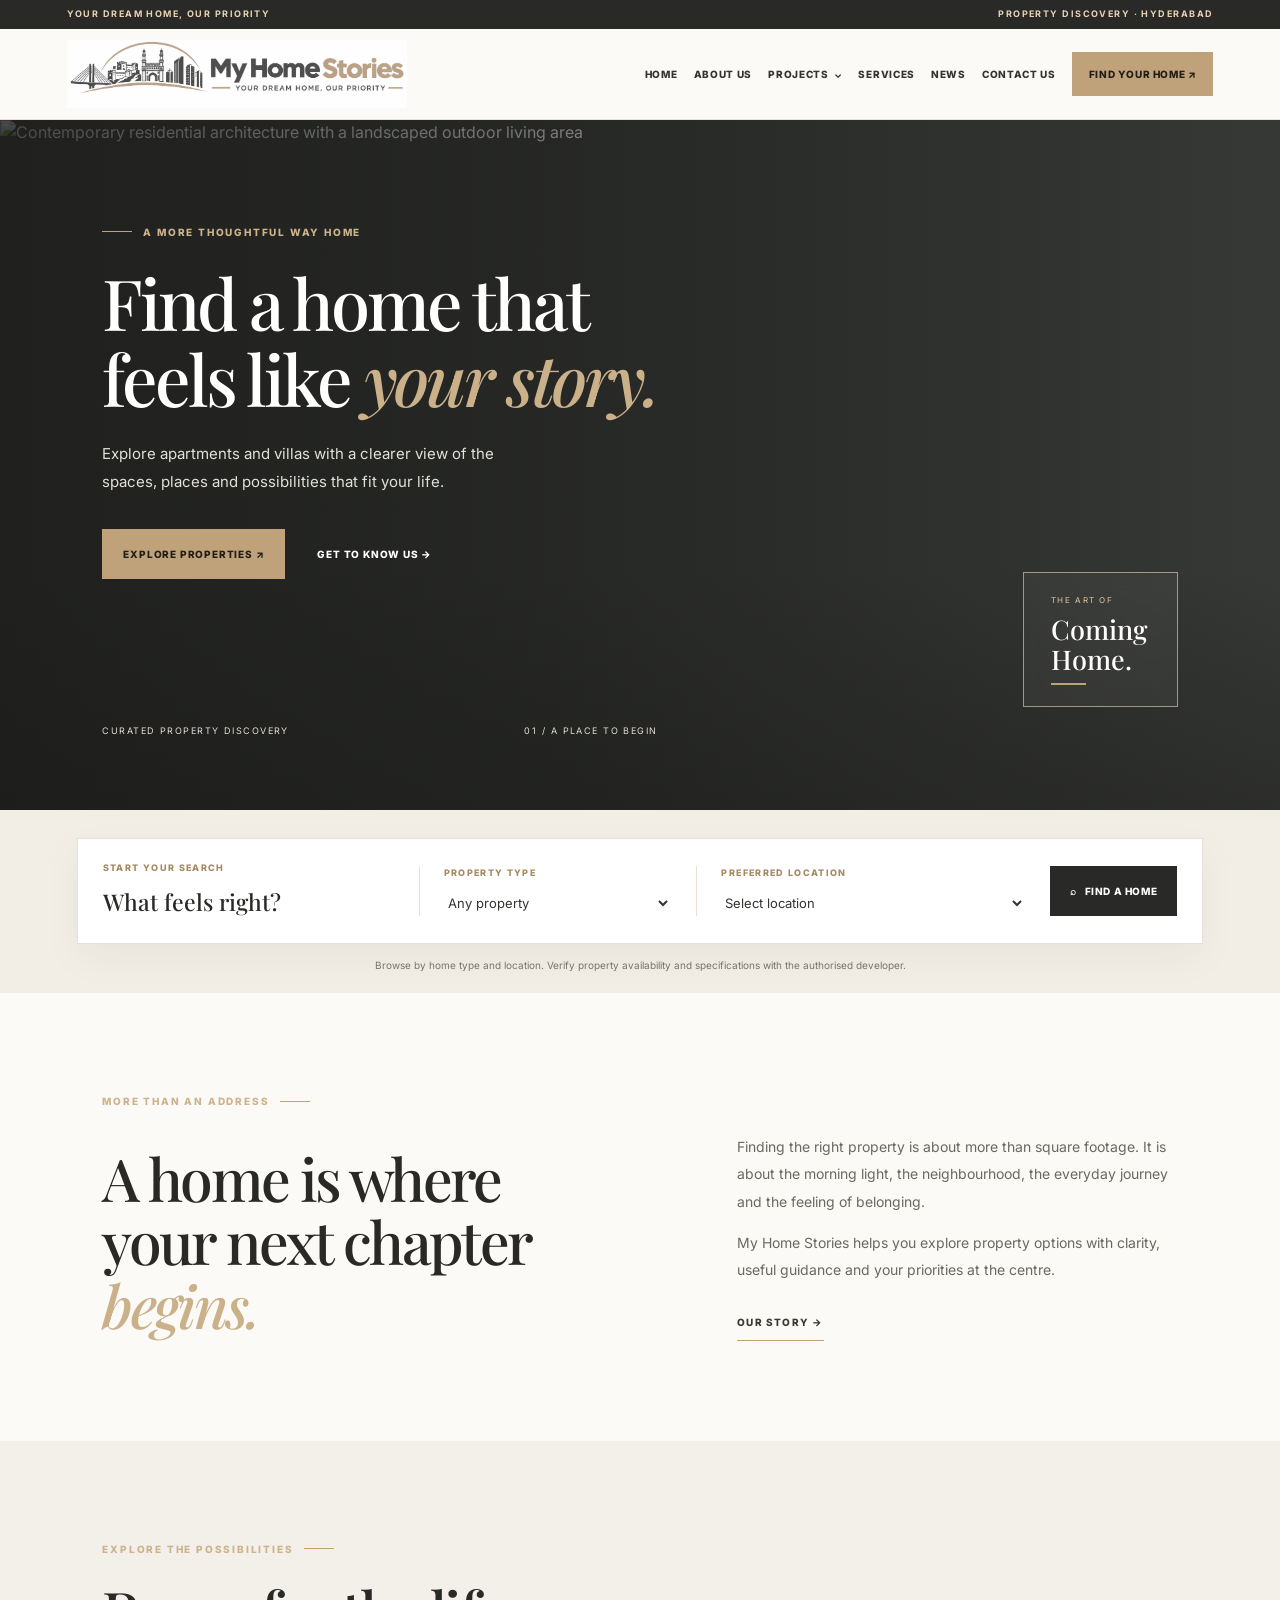
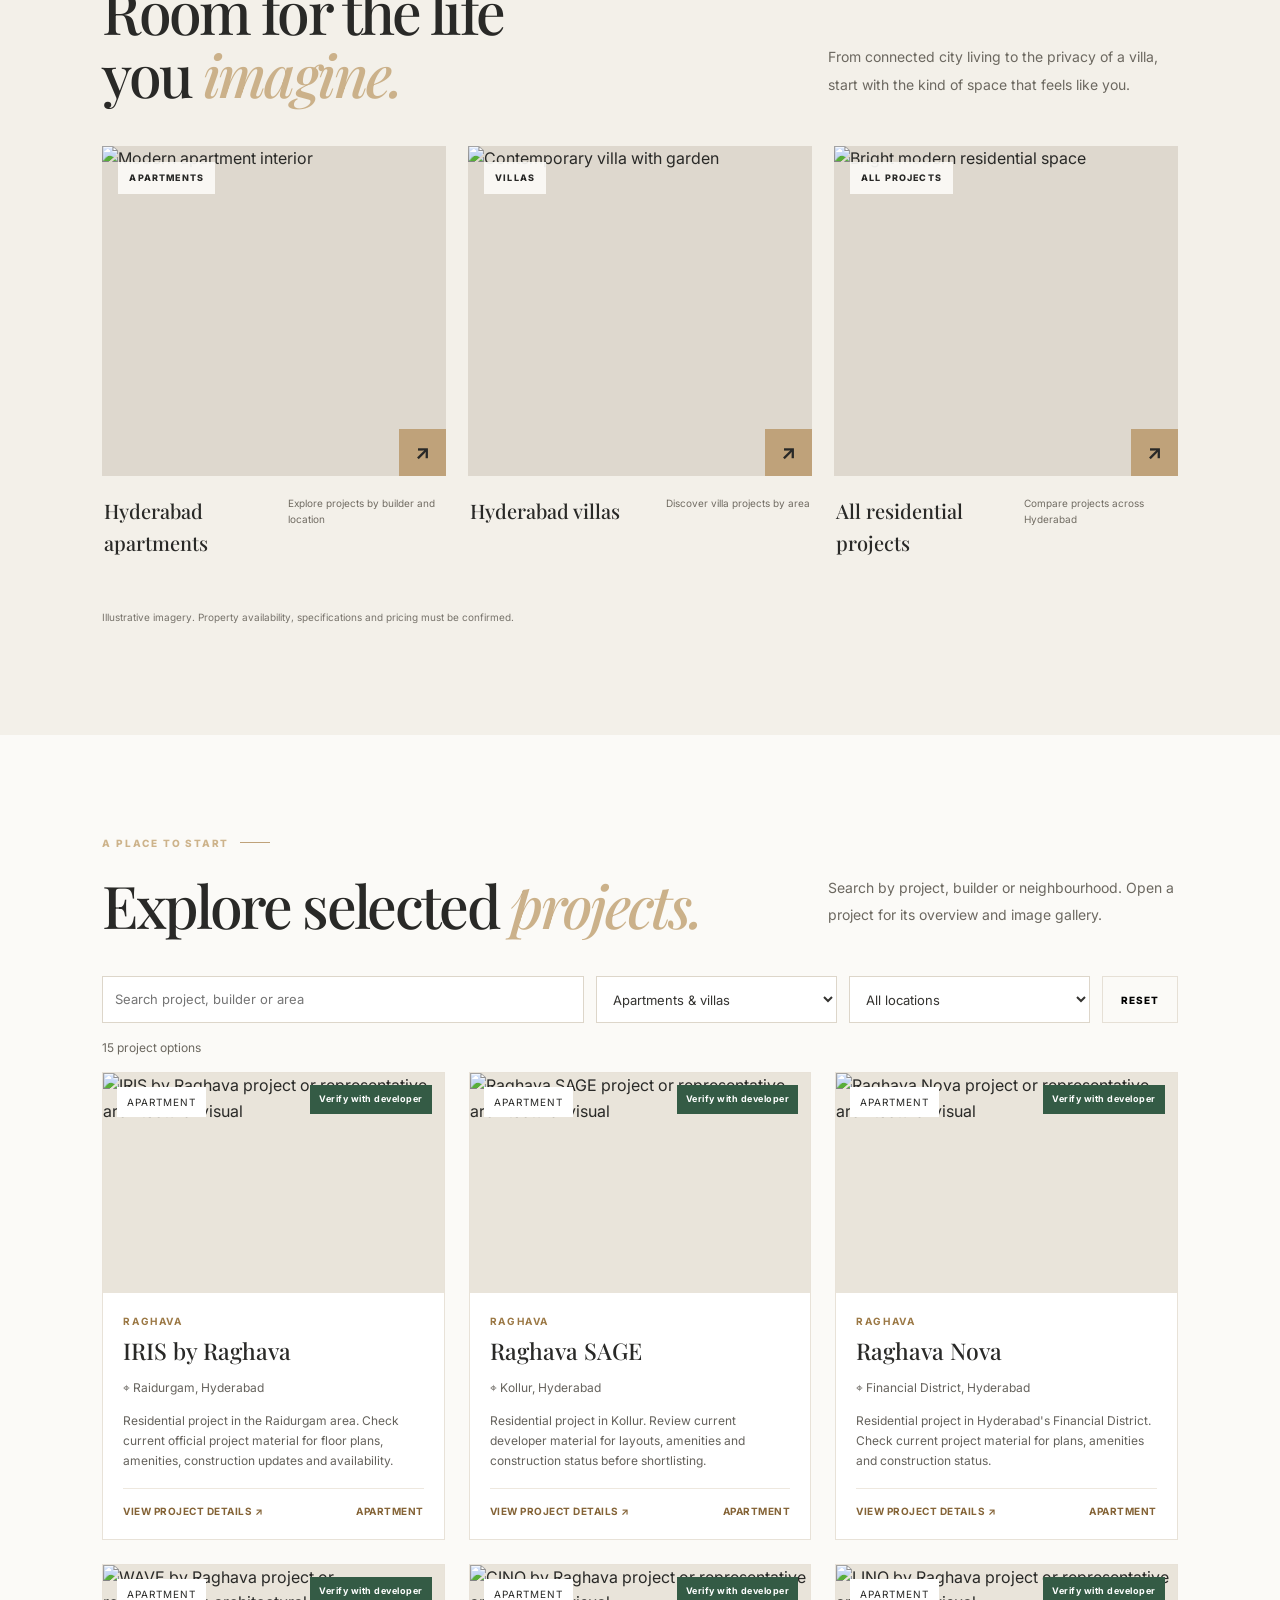
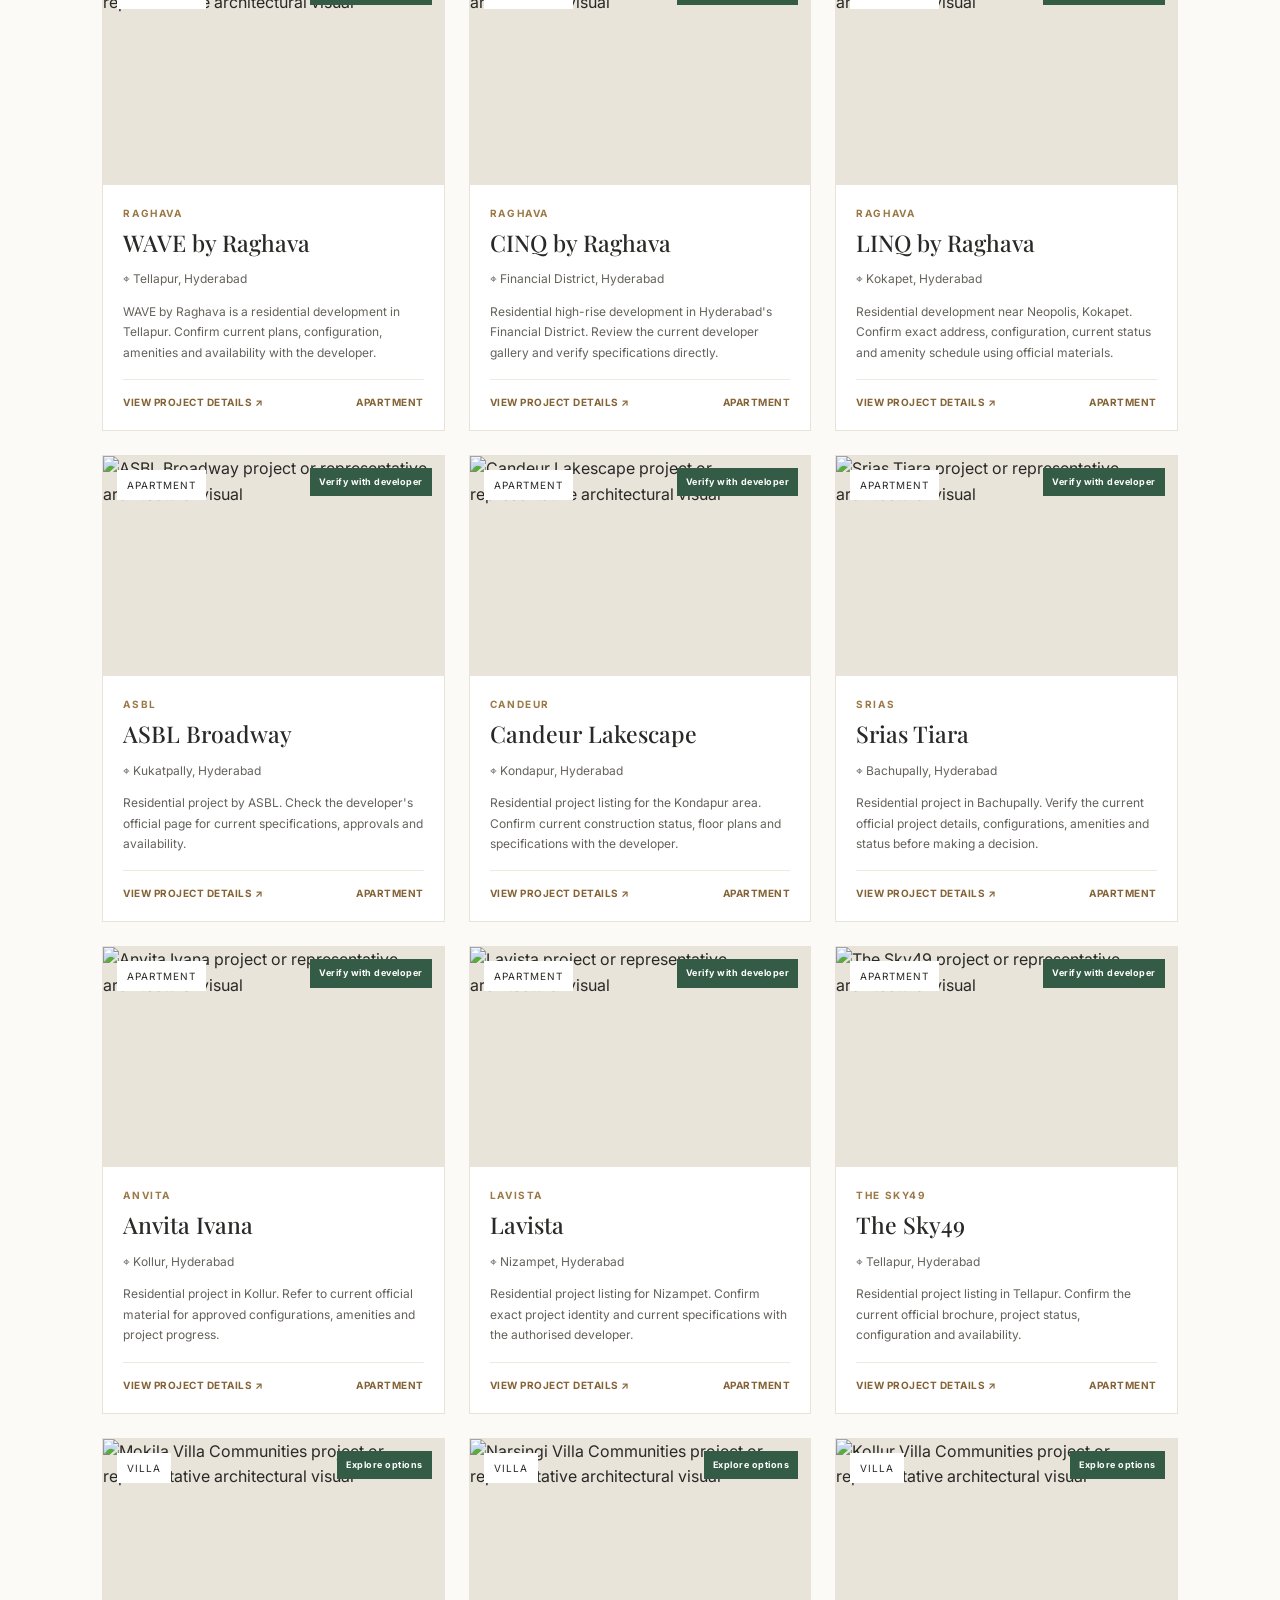
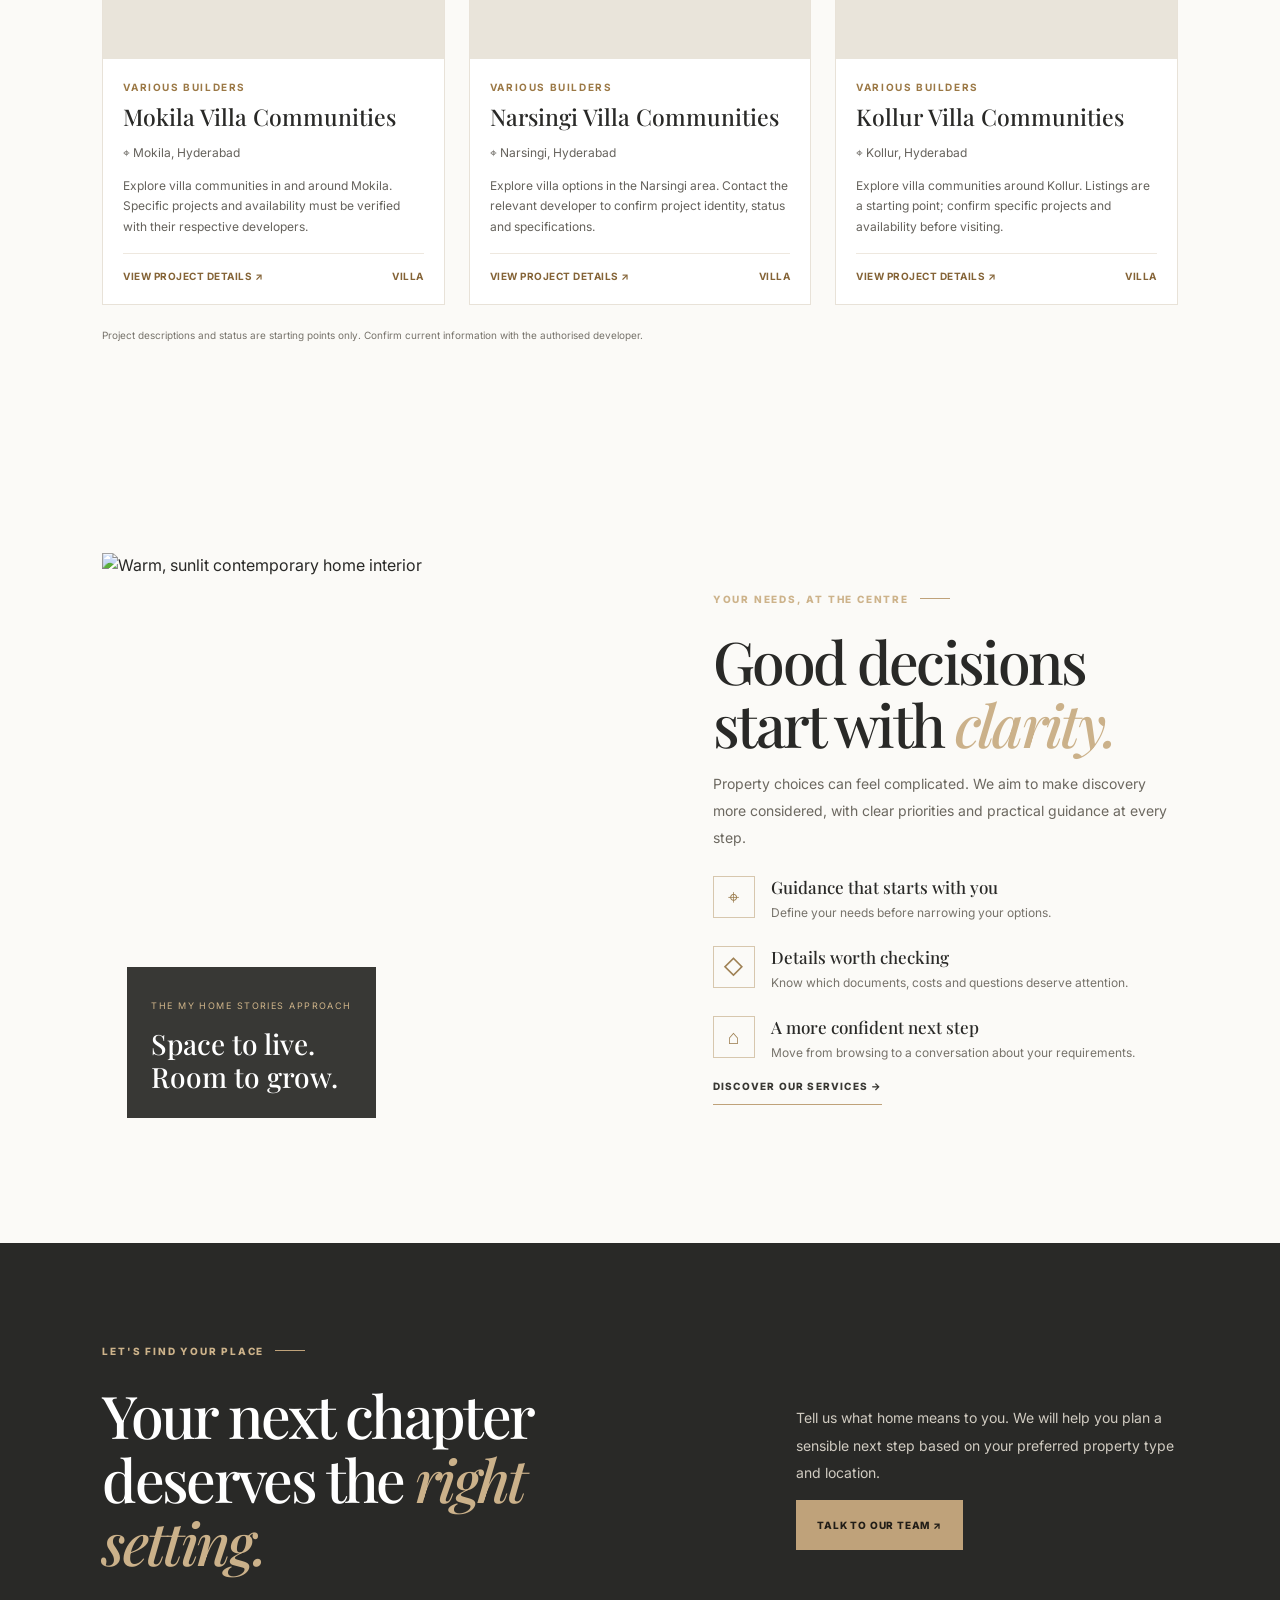
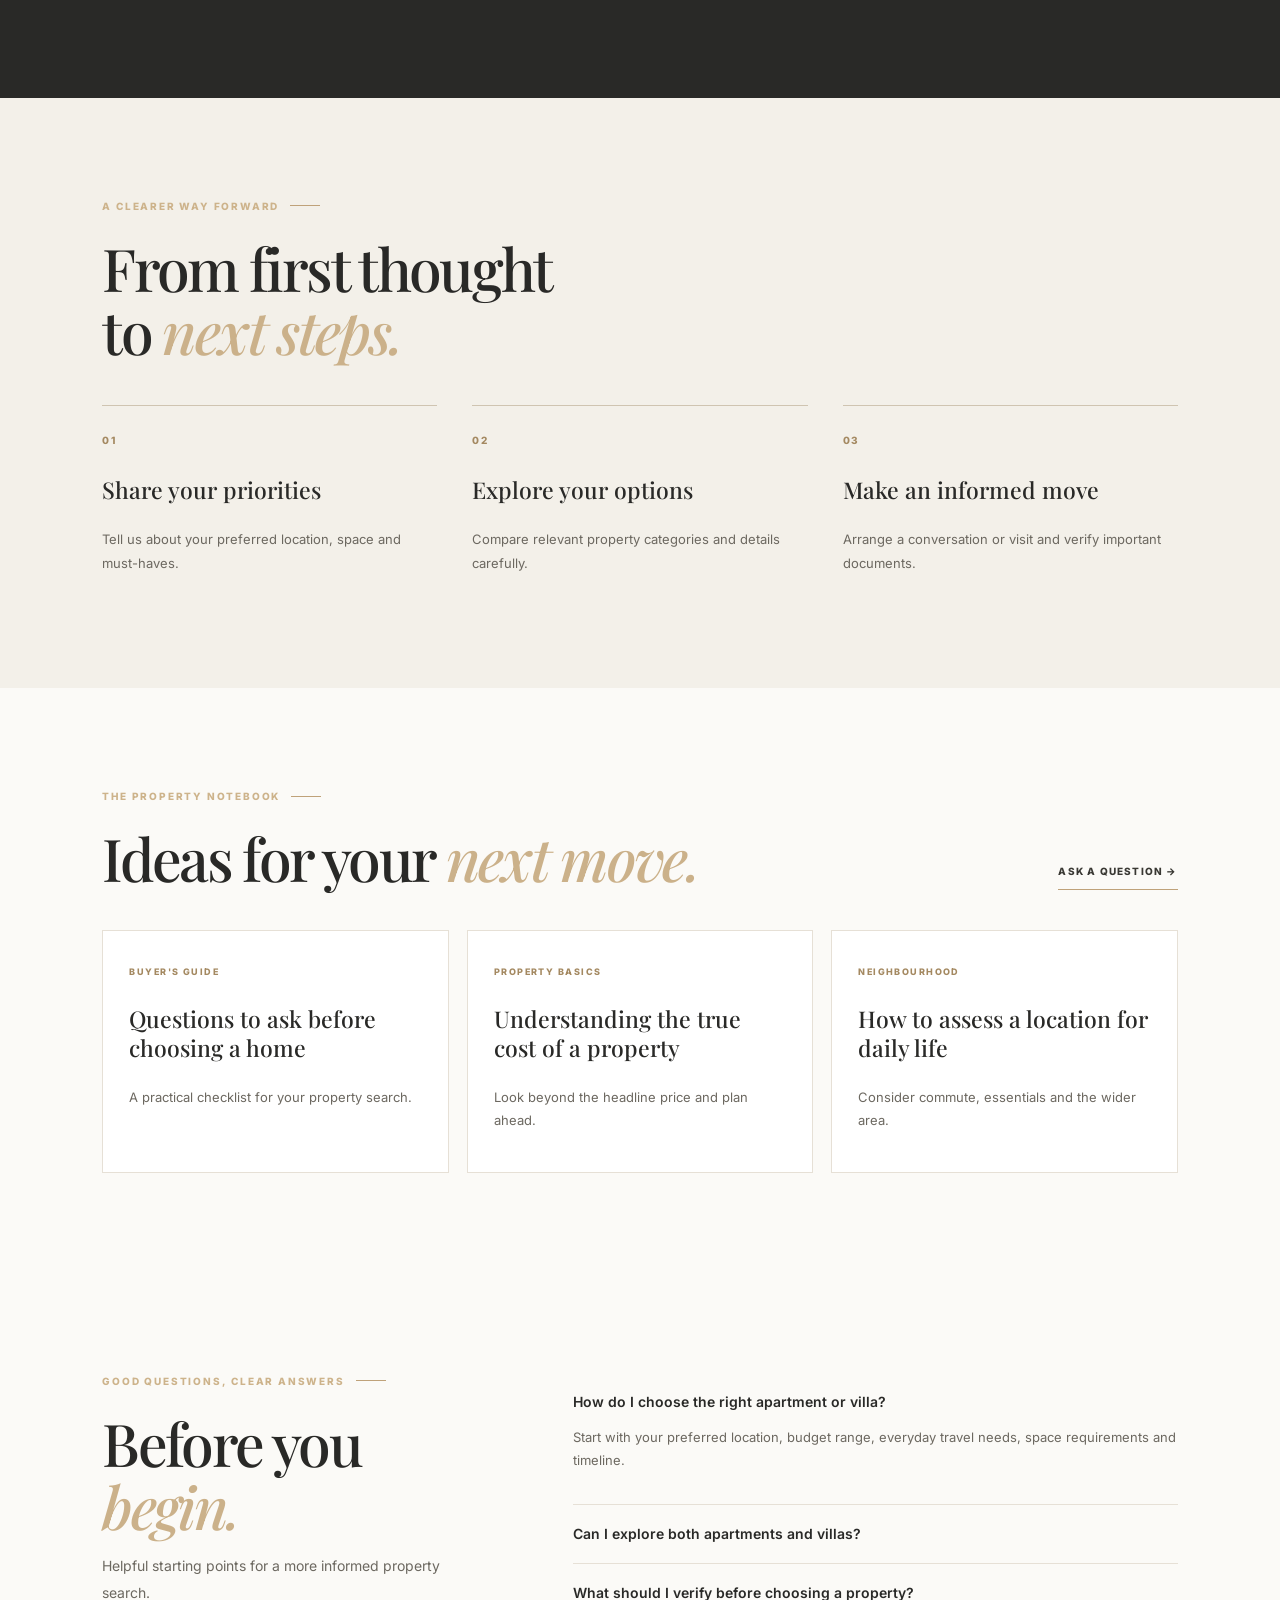
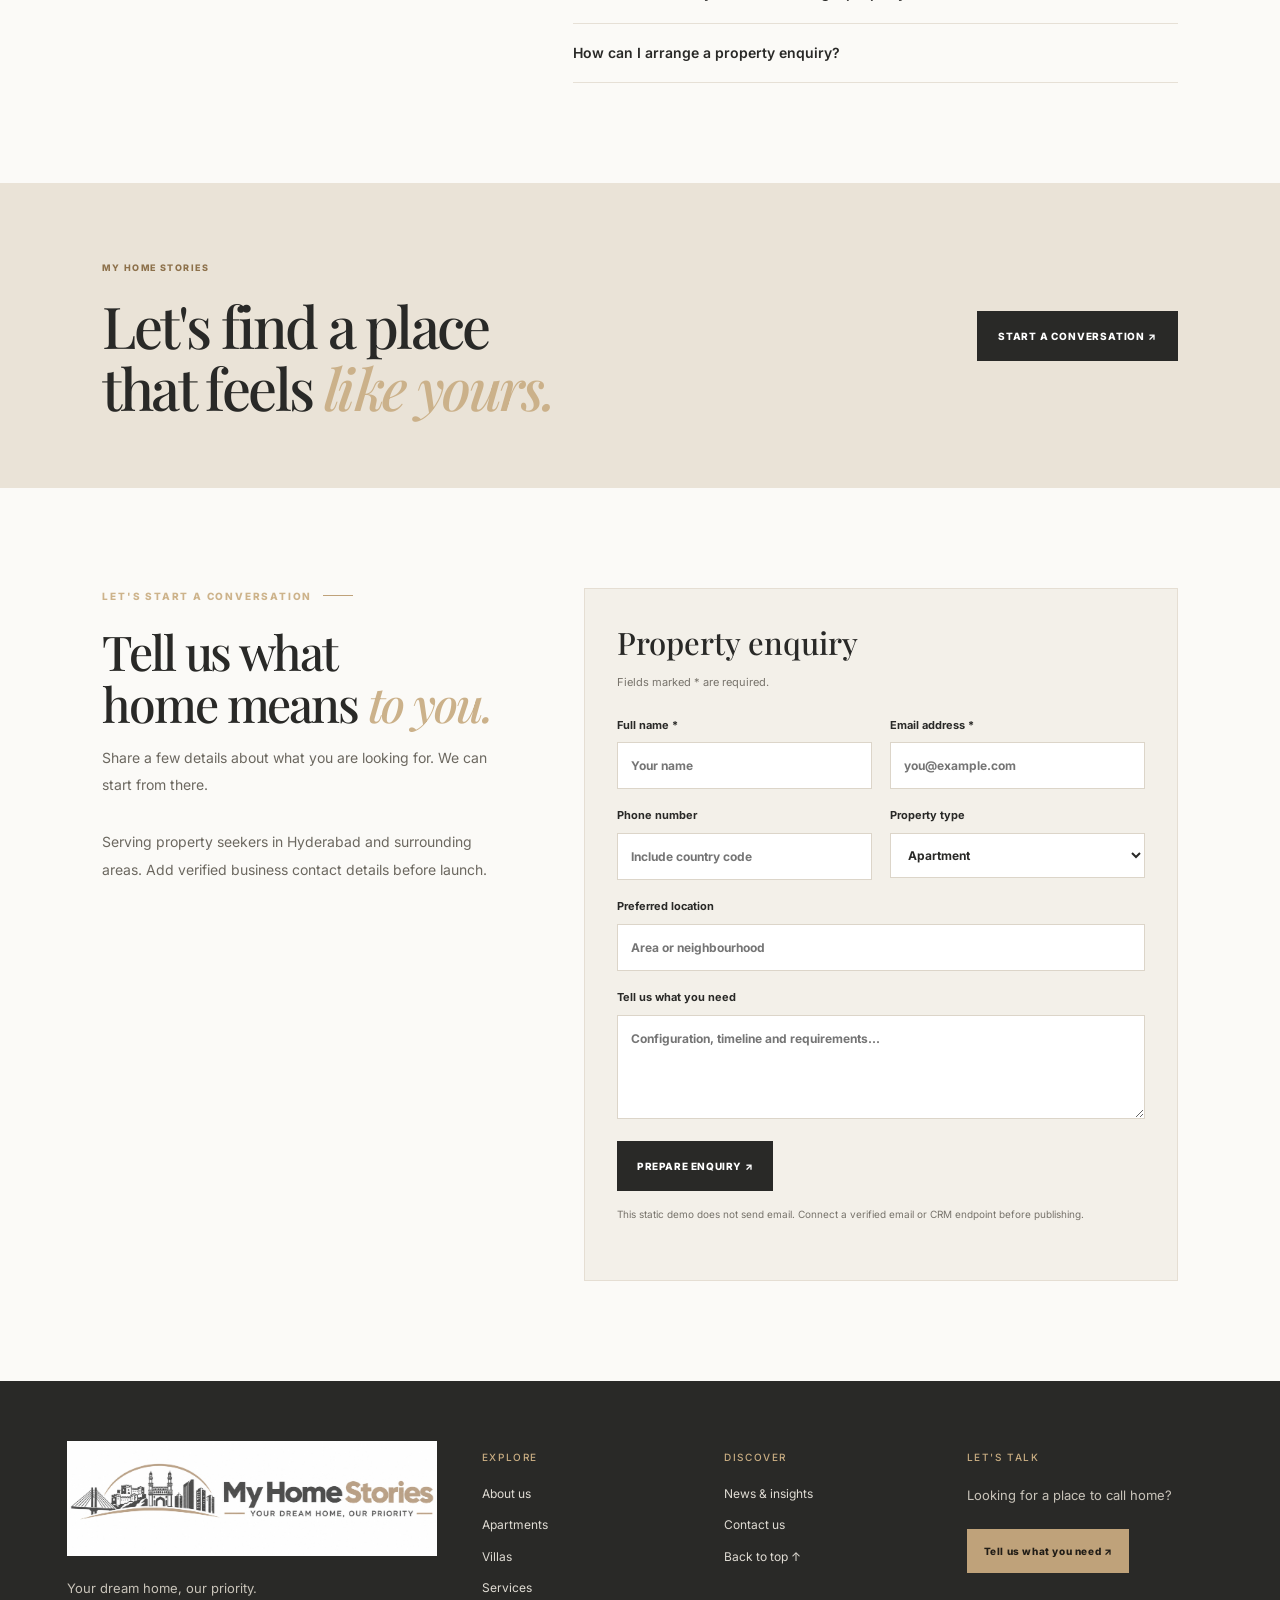
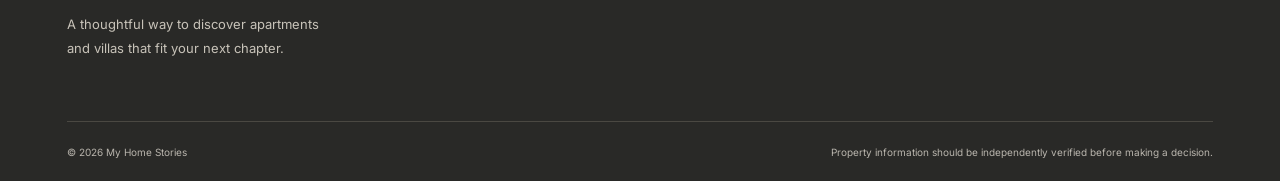
==== commit a20ed141: "Update navigation for dedicated multi-page website" ====
--- a/index.html
+++ b/index.html
@@ -15,10 +15,10 @@
 <a class="brand" href="#home" aria-label="My Home Stories home"><span class="brand-logo-crop"><img class="brand-logo" src="assets/my-home-stories-original-logo.webp" alt="My Home Stories — Your dream home, our priority"></span></a>
 <button class="mobile-toggle" id="menuToggle" aria-label="Toggle navigation" aria-expanded="false">☰</button>
 <nav class="nav" id="mainNav" aria-label="Main navigation">
-<a class="nav-item" href="#home">HOME</a><a class="nav-item" href="#about">ABOUT US</a>
-<div class="nav-group"><button class="nav-item dropdown-toggle" id="projectsToggle">PROJECTS <span>⌄</span></button><div class="dropdown"><a href="#projects">All Projects ↗</a><a href="#apartments">Apartments ↗</a><a href="#villas">Villas ↗</a></div></div>
-<a class="nav-item" href="#services">SERVICES</a><a class="nav-item" href="#news">NEWS</a><a class="nav-item" href="#contact">CONTACT US</a>
-<a class="nav-cta" href="#contact">FIND YOUR HOME ↗</a>
+<a class="nav-item" href="index.html">HOME</a><a class="nav-item" href="about.html">ABOUT US</a>
+<div class="nav-group"><button class="nav-item dropdown-toggle" id="projectsToggle">PROJECTS <span>⌄</span></button><div class="dropdown"><a href="projects.html">All Projects ↗</a><a href="apartments.html">Apartments ↗</a><a href="villas.html">Villas ↗</a></div></div>
+<a class="nav-item" href="services.html">SERVICES</a><a class="nav-item" href="news.html">NEWS</a><a class="nav-item" href="contact.html">CONTACT US</a>
+<a class="nav-cta" href="contact.html">FIND YOUR HOME ↗</a>
 </nav></header>
 <main id="app">
 <section class="hero" id="home"><img class="hero-image" src="https://images.unsplash.com/photo-1600607687939-ce8a6c25118c?auto=format&fit=crop&w=2200&q=85" alt="Contemporary residential architecture with a landscaped outdoor living area"><div class="hero-shade"></div><div class="hero-content"><div class="eyebrow"><i></i>A MORE THOUGHTFUL WAY HOME</div><h1>Find a home that<br>feels like <em>your story.</em></h1><p>Explore apartments and villas with a clearer view of the spaces, places and possibilities that fit your life.</p><div class="hero-actions"><a class="gold-button" href="#projects">EXPLORE PROPERTIES ↗</a><a class="text-button" href="#about">GET TO KNOW US →</a></div><div class="hero-foot"><span>CURATED PROPERTY DISCOVERY</span><span>01 / A PLACE TO BEGIN</span></div></div><div class="hero-stamp"><span>THE ART OF</span><b>Coming<br>Home.</b><i></i></div></section>
@@ -35,6 +35,6 @@
 <section class="last-cta"><div><span>MY HOME STORIES</span><h2>Let's find a place<br>that feels <em>like yours.</em></h2></div><a class="dark-button" href="#contact">START A CONVERSATION ↗</a></section>
 <section class="contact-section section" id="contact"><div class="contact-copy"><div class="section-kicker">LET'S START A CONVERSATION <i></i></div><h2>Tell us what<br>home means <em>to you.</em></h2><p>Share a few details about what you are looking for. We can start from there.</p><p class="contact-note">Serving property seekers in Hyderabad and surrounding areas. Add verified business contact details before launch.</p></div><form id="enquiryForm" class="enquiry-form"><h3>Property enquiry</h3><p>Fields marked * are required.</p><div class="form-grid"><label>Full name *<input name="name" required placeholder="Your name"></label><label>Email address *<input name="email" type="email" required placeholder="you@example.com"></label><label>Phone number<input name="phone" placeholder="Include country code"></label><label>Property type<select name="type"><option>Apartment</option><option>Villa</option><option>Open to options</option></select></label><label class="full">Preferred location<input name="location" placeholder="Area or neighbourhood"></label><label class="full">Tell us what you need<textarea name="message" rows="4" placeholder="Configuration, timeline and requirements..."></textarea></label></div><button class="search-button" type="submit">PREPARE ENQUIRY ↗</button><small>This static demo does not send email. Connect a verified email or CRM endpoint before publishing.</small><p class="form-status" id="formStatus" aria-live="polite"></p></form></section>
 </main>
-<footer class="footer"><div class="footer-main"><div><a class="footer-brand" href="#home" aria-label="My Home Stories home"><span class="footer-logo-crop"><img src="assets/my-home-stories-original-logo.webp" alt="My Home Stories — Your dream home, our priority"></span></a><p>Your dream home, our priority.</p><p class="footer-note">A thoughtful way to discover apartments and villas that fit your next chapter.</p></div><div><h3>EXPLORE</h3><a href="#about">About us</a><a href="#apartments">Apartments</a><a href="#villas">Villas</a><a href="#services">Services</a></div><div><h3>DISCOVER</h3><a href="#news">News & insights</a><a href="#contact">Contact us</a><a href="#home">Back to top ↑</a></div><div><h3>LET'S TALK</h3><p>Looking for a place to call home?</p><a class="footer-cta" href="#contact">Tell us what you need ↗</a></div></div><div class="footer-bottom"><span>© <span id="year"></span> My Home Stories</span><span>Property information should be independently verified before making a decision.</span></div></footer>
+<footer class="footer"><div class="footer-main"><div><a class="footer-brand" href="#home" aria-label="My Home Stories home"><span class="footer-logo-crop"><img src="assets/my-home-stories-original-logo.webp" alt="My Home Stories — Your dream home, our priority"></span></a><p>Your dream home, our priority.</p><p class="footer-note">A thoughtful way to discover apartments and villas that fit your next chapter.</p></div><div><h3>EXPLORE</h3><a href="about.html">About us</a><a href="apartments.html">Apartments</a><a href="villas.html">Villas</a><a href="services.html">Services</a></div><div><h3>DISCOVER</h3><a href="news.html">News & insights</a><a href="contact.html">Contact us</a><a href="#home">Back to top ↑</a></div><div><h3>LET'S TALK</h3><p>Looking for a place to call home?</p><a class="footer-cta" href="#contact">Tell us what you need ↗</a></div></div><div class="footer-bottom"><span>© <span id="year"></span> My Home Stories</span><span>Property information should be independently verified before making a decision.</span></div></footer>
 <div class="modal" id="projectModal" aria-hidden="true"><div class="modal-panel" role="dialog" aria-modal="true" aria-labelledby="modalTitle"><button class="modal-close" id="modalClose" aria-label="Close project details">×</button><img id="modalImage" alt=""><div class="modal-content"><span class="section-kicker" id="modalBuilder"></span><h2 id="modalTitle"></h2><p id="modalLocation"></p><p id="modalDescription"></p><h3>Overview & what to verify</h3><ul id="modalAmenities"></ul><a class="gold-button" href="#contact" id="modalEnquire">ENQUIRE ABOUT THIS PROJECT ↗</a></div></div></div>
 </body></html>
--- a/styles.css
+++ b/styles.css
@@ -41,3 +41,15 @@
  .header .brand{flex:0 1 min(72vw,270px);width:min(72vw,270px);max-width:min(72vw,270px)}
  .header .brand-logo{max-width:100%}
 }
+
+
+/* Use the exact uploaded logo artwork; clip only its excess vertical white canvas */
+.header .brand{display:flex;align-items:center;flex:0 1 340px;width:340px;max-width:340px;min-width:0;overflow:visible}
+.brand-logo-crop{display:block;position:relative;width:100%;height:68px;overflow:hidden;background:transparent;flex:0 1 auto}
+.brand-logo-crop .brand-logo{position:absolute;display:block;width:100%;max-width:none;height:auto;max-height:none;left:0;top:50%;transform:translateY(-50%);object-fit:contain;object-position:center;background:transparent}
+.footer .footer-brand{display:inline-flex;width:min(100%,370px);max-width:370px;background:#fff;padding:0;overflow:hidden;align-items:center}
+.footer-logo-crop{display:block;position:relative;width:100%;height:115px;overflow:hidden;background:#fff}
+.footer-logo-crop img{position:absolute;display:block;width:100%;height:auto;max-height:none;max-width:none;left:0;top:50%;transform:translateY(-50%);object-fit:contain;object-position:center;padding:0;background:#fff}
+@media(max-width:1150px){.header .brand{flex-basis:280px;width:280px;max-width:280px}.brand-logo-crop{height:58px}}
+@media(max-width:1050px){.header .brand{flex:0 1 290px;width:290px;max-width:290px}.brand-logo-crop{height:60px}}
+@media(max-width:650px){.header{gap:8px}.header .brand{flex:0 1 min(70vw,270px);width:min(70vw,270px);max-width:min(70vw,270px)}.brand-logo-crop{height:52px}.footer-logo-crop{height:90px}}
